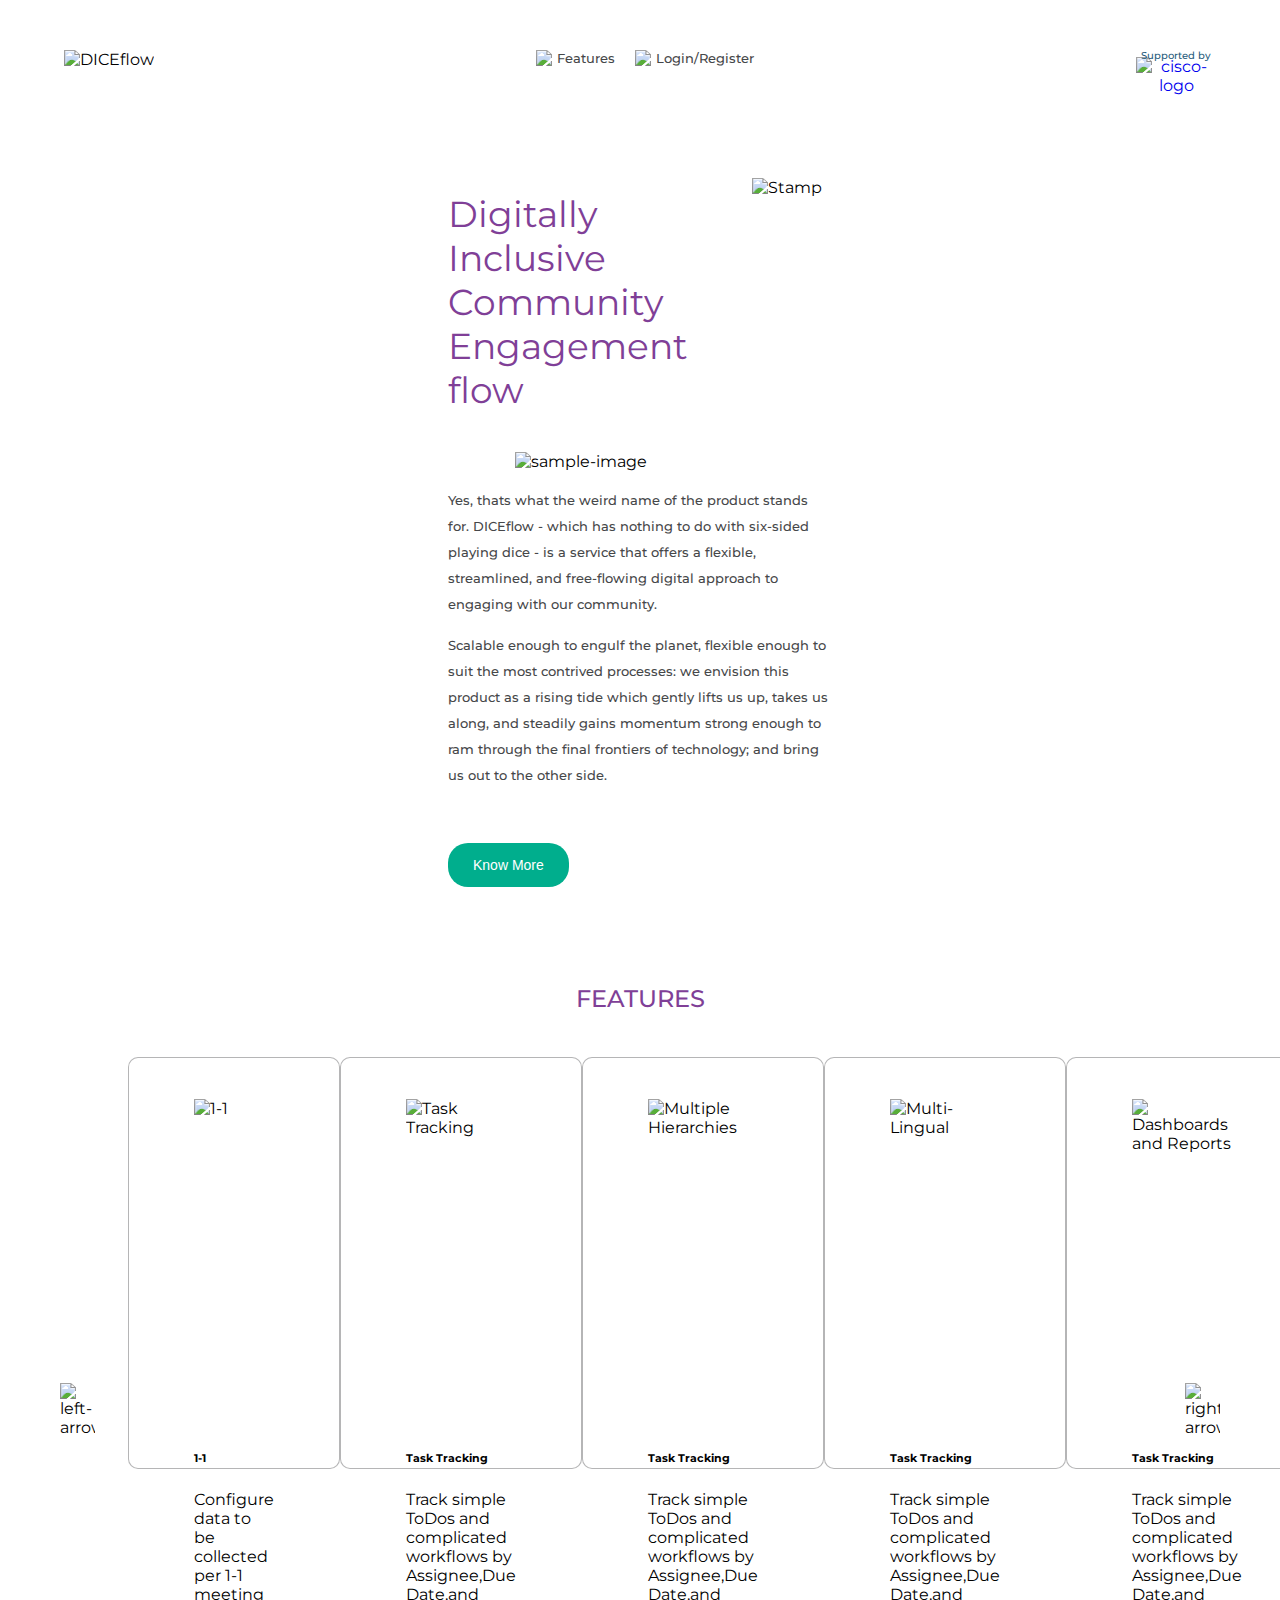
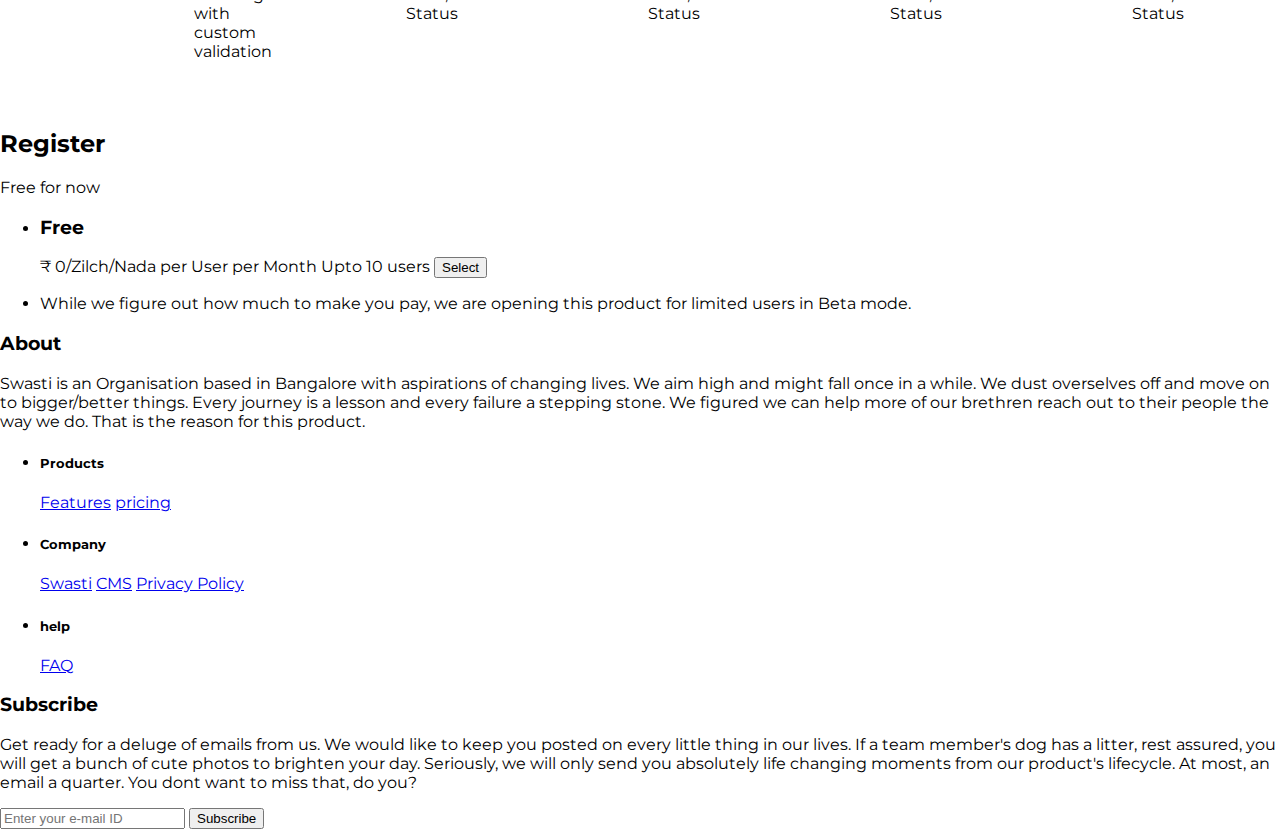
==== index.html @ 2aa80133 "initial commit" ====
<!DOCTYPE html>
<html lang="en">
<head>
    <meta charset="UTF-8">
    <meta http-equiv="X-UA-Compatible" content="IE=edge">
    <meta name="viewport" content="width=device-width, initial-scale=1.0">
    <link rel="stylesheet" href="css/style.css">
    <title>DICEflow</title>
</head>
<body>  

    <header>

        <img 
            src="https://diceflow.in/home-static/images/diceflow-logo-full.png" 
            alt="DICEflow"
            class="logo">

        <nav>
            <a href="#features">
                <img src="https://diceflow.in/home-static/images/icons/features.svg" alt="features">
                Features
            </a>
            <a href="login.html">
                <img src="https://diceflow.in/home-static/images/icons/login.svg" alt="login">
                Login/Register
            </a>
        </nav>

        <a href="https://www.cisco.com/c/en/us/about/csr.html">
            <div>Supported by</div>
            <img 
            src="https://diceflow.in/home-static/images/cisco-csr-vert_indigo.png" 
            alt="cisco-logo"
            class="sponsor">
        </a>

    </header>
    
    <a class="mobile" href="https://m.diceflow.in/">
        <img src="https://diceflow.in/home-static/images/icons/login.svg" alt="Login-icon">
        <span>Login to the mobile app</span>
    </a>

    <main>

        <section>

            <img 
                class="stamp" 
                src="https://diceflow.in/home-static/images/stamp.svg" 
                alt="Stamp">

            <h1>Digitally Inclusive Community Engagement flow</h2>
            <figure>
                <img 
                src="https://diceflow.in/home-static/images/mobile-workflows.png" 
                alt="sample-image">
            </figure>
            <p>
                Yes, thats what the weird name of the product stands for. DICEflow - which has nothing to do with six-sided playing dice - is a service that offers a flexible, streamlined, and free-flowing digital approach to engaging with our community. 
            </p>
            <p>
                Scalable enough to engulf the planet, flexible enough to suit the most contrived processes: we envision this product as a rising tide which gently lifts us up, takes us along, and steadily gains momentum strong enough to ram through the final frontiers of technology; and bring us out to the other side.
            </p>
            <button>Know More</button>
        </section>

        <figure class="desktop-img">
            <img 
                src="https://diceflow.in/home-static/images/mobile-workflows.png" 
                alt="sample-image">
        </figure>

    </main>

    <section id="features">

        <h3>FEATURES</h3>
        <ul class="feature-item">        
            <li>
                <figure>
                    <img 
                        src="https://diceflow.in/home-static/images/features/one-to-one.svg" 
                        alt="1-1">
                        <figcaption>
                            <h6>1-1</h6>
                            <p>Configure data to be collected per 1-1 meeting with custom validation</p>
                        </figcaption>
                </figure>
            </li>
            <li>
                <figure>
                    <img 
                        src="https://diceflow.in/home-static/images/features/task-tracker.svg" 
                        alt="Task Tracking">
                        <figcaption>
                            <h6>Task Tracking</h6>
                            <p>Track simple ToDos and complicated workflows by Assignee,Due Date,and Status</p>
                        </figcaption>
                </figure>
            </li>
            <li>
                <figure>
                    <img 
                        src="https://diceflow.in/home-static/images/features/multiple-hierarchies.svg"          
                        alt="Multiple Hierarchies">
                        <figcaption>
                            <h6>Task Tracking</h6>
                            <p>Track simple ToDos and complicated workflows by Assignee,Due Date,and Status</p>
                        </figcaption>
                </figure>
            </li>
            <li>
                <figure>
                    <img 
                        src="https://diceflow.in/home-static/images/features/multi-lingual.svg" 
                        alt="Multi-Lingual">
                        <figcaption>
                            <h6>Task Tracking</h6>
                            <p>Track simple ToDos and complicated workflows by Assignee,Due Date,and Status</p>
                        </figcaption>
                </figure>
            </li>
            <li>
                <figure>
                    <img 
                        src="https://diceflow.in/home-static/images/features/dashboard.svg" 
                        alt="Dashboards and Reports">
                        <figcaption>
                            <h6>Task Tracking</h6>
                            <p>Track simple ToDos and complicated workflows by Assignee,Due Date,and Status</p>
                        </figcaption>
                </figure>
            </li>
            <li>
                <figure>
                    <img 
                        src="https://diceflow.in/home-static/images/features/offline.svg" 
                        alt="Work offline">
                        <figcaption>
                            <h6>Task Tracking</h6>
                            <p>Track simple ToDos and complicated workflows by Assignee,Due Date,and Status</p>
                        </figcaption>
                </figure>
            </li>
            <li>
                <figure>
                    <img 
                        src="https://diceflow.in/home-static/images/features/location.svg" 
                        alt="Location, Location, Location">
                        <figcaption>
                            <h6>Task Tracking</h6>
                            <p>Track simple ToDos and complicated workflows by Assignee,Due Date,and Status</p>
                        </figcaption>
                </figure>
            </li>
        </ul>

        <div class="arrow-buttons">
            <img src="https://diceflow.in/home-static/images/left-arrow.svg" 
            alt="left-arrow" 
            class="left-arrow">

            <img src="https://diceflow.in/home-static/images/right-arrow.svg" 
            alt="right-arrow"
            class="right-arrow">

        </div>

    </section>

    <section>

        <h2>Register</h2>
        <span>Free for now</span>


        <ul>
            <li>
                <h3>Free</h3>
                <span>₹ 0/Zilch/Nada per User per Month</span>
                <span>Upto 10 users</span>
            
                <button>Select</button>
            </li>
            <li>
                <p>
                    While we figure out how much to make you pay, we are opening this product for limited users in Beta mode.
                </p>
            </li>
        </ul>

    </section>

    <footer>

        <section>
            <h3>About</h3>
            <article>
                <p>
                    Swasti is an Organisation based in Bangalore with aspirations of changing lives. We aim high and might fall once in a while. We dust overselves off and move on to bigger/better things. Every journey is a lesson and every failure a stepping stone. We figured we can help more of our brethren reach out to their people the way we do. That is the reason for this product.
                </p>
            </article>
        </section>

        <nav>

            <ul>
                <li>
                    <h5>Products</h5> 

                    <a href="#features">Features</a>
                    <a href="#price">pricing</a>
        
                </li>

                <li>
                    <h5>Company</h5>
                    <a href="https://swasti.org">Swasti</a>
                    <a href="https://solvists.org/">CMS</a>
                    <a href="#">Privacy Policy</a>
                </li>

                <li>

                    <h5>help</h5>
                    <a href="https://groups.google.com/a/catalysts.org/g/diceflow">FAQ</a>

                </li>
            </ul>
        </nav>

        <section>

            <h3>Subscribe</h3>
            <article>
                <p>
                    Get ready for a deluge of emails from us. We would like to keep you posted on every little thing in our lives. If a team member's dog has a litter, rest assured, you will get a bunch of cute photos to brighten your day. Seriously, we will only send you absolutely life changing moments from our product's lifecycle. At most, an email a quarter. You dont want to miss that, do you?
                </p>
            </article>

            <input type="email" placeholder="Enter your e-mail ID">

            <button>Subscribe</button>
        </section>

    </footer>

</body>
</html>
---- css/style.css ----
@import url("https://fonts.googleapis.com/css2?family=Montserrat:wght@100;400&display=swap");
:root {
  --primary-color: #464749;
  --secondary-color: #803f97;
}

body {
  font-family: 'Montserrat', sans-serif;
  margin: 0;
  padding: 0;
  -webkit-box-sizing: border-box;
          box-sizing: border-box;
}

header {
  display: -webkit-box;
  display: -ms-flexbox;
  display: flex;
  -webkit-box-pack: justify;
      -ms-flex-pack: justify;
          justify-content: space-between;
  width: 90%;
  height: 115px;
  margin: 0 auto;
}

header .logo {
  -ms-flex-item-align: center;
      -ms-grid-row-align: center;
      align-self: center;
  height: 60px;
}

header nav {
  display: none;
}

header a {
  text-decoration: none;
  -ms-flex-item-align: center;
      -ms-grid-row-align: center;
      align-self: center;
  text-align: center;
}

header a div {
  color: #1f5b7b;
  font-size: 10px;
  font-weight: 500;
  margin-bottom: -5px;
}

header a .sponsor {
  display: block;
  width: 80px;
}

.mobile {
  display: -webkit-box;
  display: -ms-flexbox;
  display: flex;
  background-color: #fdf5f9;
  -webkit-box-pack: center;
      -ms-flex-pack: center;
          justify-content: center;
  color: #54bfa3;
  padding: 10px;
  margin-top: 15px;
  font-weight: 600;
}

.mobile img {
  display: block;
  width: 1rem;
  height: 1rem;
  margin-right: 5px;
}

.mobile span {
  display: block;
}

main {
  background-image: url(https://diceflow.in/home-static/images/background.svg);
  position: relative;
  background-repeat: no-repeat;
  min-height: calc(100vh - 115px);
  background-size: 100% 145vw;
  background-position-x: 10vw;
  background-position-y: -20vw;
  margin-top: 40px;
  padding-bottom: 120px;
}

main section {
  position: relative;
  width: 80%;
  margin: 0 auto;
}

main section .stamp {
  position: absolute;
  top: -40px;
  right: -50px;
  width: 120px;
  height: 120px;
}

main section h1 {
  font-size: 1.8rem;
  color: var(--secondary-color);
  font-weight: 400;
  margin-bottom: 40px;
  width: 90%;
}

main section img {
  display: block;
  width: 250px;
  height: auto;
  margin: 10px auto;
}

main section p {
  color: var(--primary-color);
  line-height: 2;
  font-size: 13px;
  font-weight: 600;
  margin-bottom: 15px;
}

main section button {
  padding: 14px 25px;
  border-radius: 20px;
  border: none;
  background-color: #00ae8d;
  font-size: 14px;
  cursor: pointer;
  color: #ffff;
  margin: 40px 0;
}

main .desktop-img {
  display: none;
}

#features {
  background-image: url(https://diceflow.in/home-static/images/background-2.svg);
  background-repeat: no-repeat;
  position: relative;
  margin-top: -100px;
  padding-bottom: 100px;
  background-position: -25vw -5vw;
  background-size: 120vw 150vw;
}

#features h3 {
  font-size: 1.5rem;
  font-weight: 500;
  text-align: center;
  color: var(--secondary-color);
}

@media screen and (min-width: 1024px) {
  header {
    display: -webkit-box;
    display: -ms-flexbox;
    display: flex;
    -webkit-box-pack: justify;
        -ms-flex-pack: justify;
            justify-content: space-between;
    -webkit-box-align: center;
        -ms-flex-align: center;
            align-items: center;
    align-items: center;
    width: 90%;
    height: 115px;
    margin: 0 auto;
  }
  header .logo {
    margin-top: 45px;
    height: 60px;
  }
  header .sponsor {
    height: 60px;
  }
  header nav {
    display: -webkit-box;
    display: -ms-flexbox;
    display: flex;
  }
  header nav a {
    color: var(--primary-color);
    font-weight: 500;
    font-size: 13px;
    padding: 5px;
    margin: 0 5px;
    display: -webkit-box;
    display: -ms-flexbox;
    display: flex;
    -webkit-box-align: center;
        -ms-flex-align: center;
            align-items: center;
    -webkit-box-pack: center;
        -ms-flex-pack: center;
            justify-content: center;
  }
  header nav a img {
    display: block;
    width: 16px;
    height: 16px;
    margin-right: 5px;
  }
  header a {
    text-decoration: none;
  }
  header a div {
    color: #1f5b7b;
    font-size: 10px;
    font-weight: 500;
    margin-top: 50px;
  }
  .mobile {
    display: none;
  }
  main {
    display: -webkit-box;
    display: -ms-flexbox;
    display: flex;
    -ms-flex-pack: distribute;
        justify-content: space-around;
    -webkit-box-align: center;
        -ms-flex-align: center;
            align-items: center;
    position: relative;
    background-image: url("https://diceflow.in/home-static/images/background.svg");
    background-repeat: no-repeat;
    background-size: 85vw 50vw;
    background-position-x: 35vw;
    min-height: calc(100vh - 115px);
    padding-bottom: 120px;
  }
  main section {
    position: relative;
    -ms-flex-preferred-size: 30%;
        flex-basis: 30%;
  }
  main section .stamp {
    position: absolute;
    top: 0;
    right: -40px;
    width: 120px;
    height: 120px;
  }
  main section h1 {
    color: var(--secondary-color);
    font-weight: 400;
    font-size: 36px;
    margin-bottom: 40px;
    width: 80%;
  }
  main section p {
    color: var(--primary-color);
    line-height: 2;
    font-size: 13px;
    font-weight: 500;
    margin-bottom: 15px;
  }
  main section button {
    border-radius: 20px;
    border: none;
    padding: 14px 25px;
    margin: 40px 0;
    color: white;
    background-color: #00ae8d;
    font-size: 14px;
    cursor: pointer;
  }
  main figure {
    -ms-flex-preferred-size: 20%;
        flex-basis: 20%;
    display: block;
  }
  main figure img {
    width: 250px;
    height: auto;
    margin: 0 auto;
  }
  #features {
    margin-top: -100px;
    padding-bottom: 200px;
    background-image: url("https://diceflow.in/home-static/images/background-2.svg");
    background-repeat: no-repeat;
    background-image: -10vw -5vw;
    background-size: 55vw 55vw;
    position: relative;
  }
  #features h3 {
    font-size: 1.5rem;
    font-weight: 500;
    text-align: center;
    color: var(--secondary-color);
  }
  #features ul {
    display: -webkit-box;
    display: -ms-flexbox;
    display: flex;
    list-style: none;
    width: 80%;
    margin: 20px auto;
    padding: 20px 0;
  }
  #features ul li {
    border: 1px solid rgba(70, 71, 73, 0.4);
    width: 80%;
    margin: 0 auto;
    border-radius: 10px;
    list-style: none;
    padding: 25px;
    height: 40vh;
    display: -webkit-box;
    display: -ms-flexbox;
    display: flex;
    background-color: white;
    -webkit-box-shadow: none;
            box-shadow: none;
    -webkit-transition: -webkit-box-shadow 500ms ease;
    transition: -webkit-box-shadow 500ms ease;
    transition: box-shadow 500ms ease;
    transition: box-shadow 500ms ease, -webkit-box-shadow 500ms ease;
  }
  #features ul li figure img {
    display: block;
    height: 100%;
    width: auto;
    margin: 0 auto;
    -o-object-fit: cover;
       object-fit: cover;
  }
  #features .arrow-buttons {
    position: absolute;
    width: 100%;
    top: 55%;
  }
  #features .arrow-buttons .left-arrow {
    position: absolute;
    left: 60px;
    width: 35px;
  }
  #features .arrow-buttons .right-arrow {
    position: absolute;
    right: 60px;
    width: 35px;
  }
}
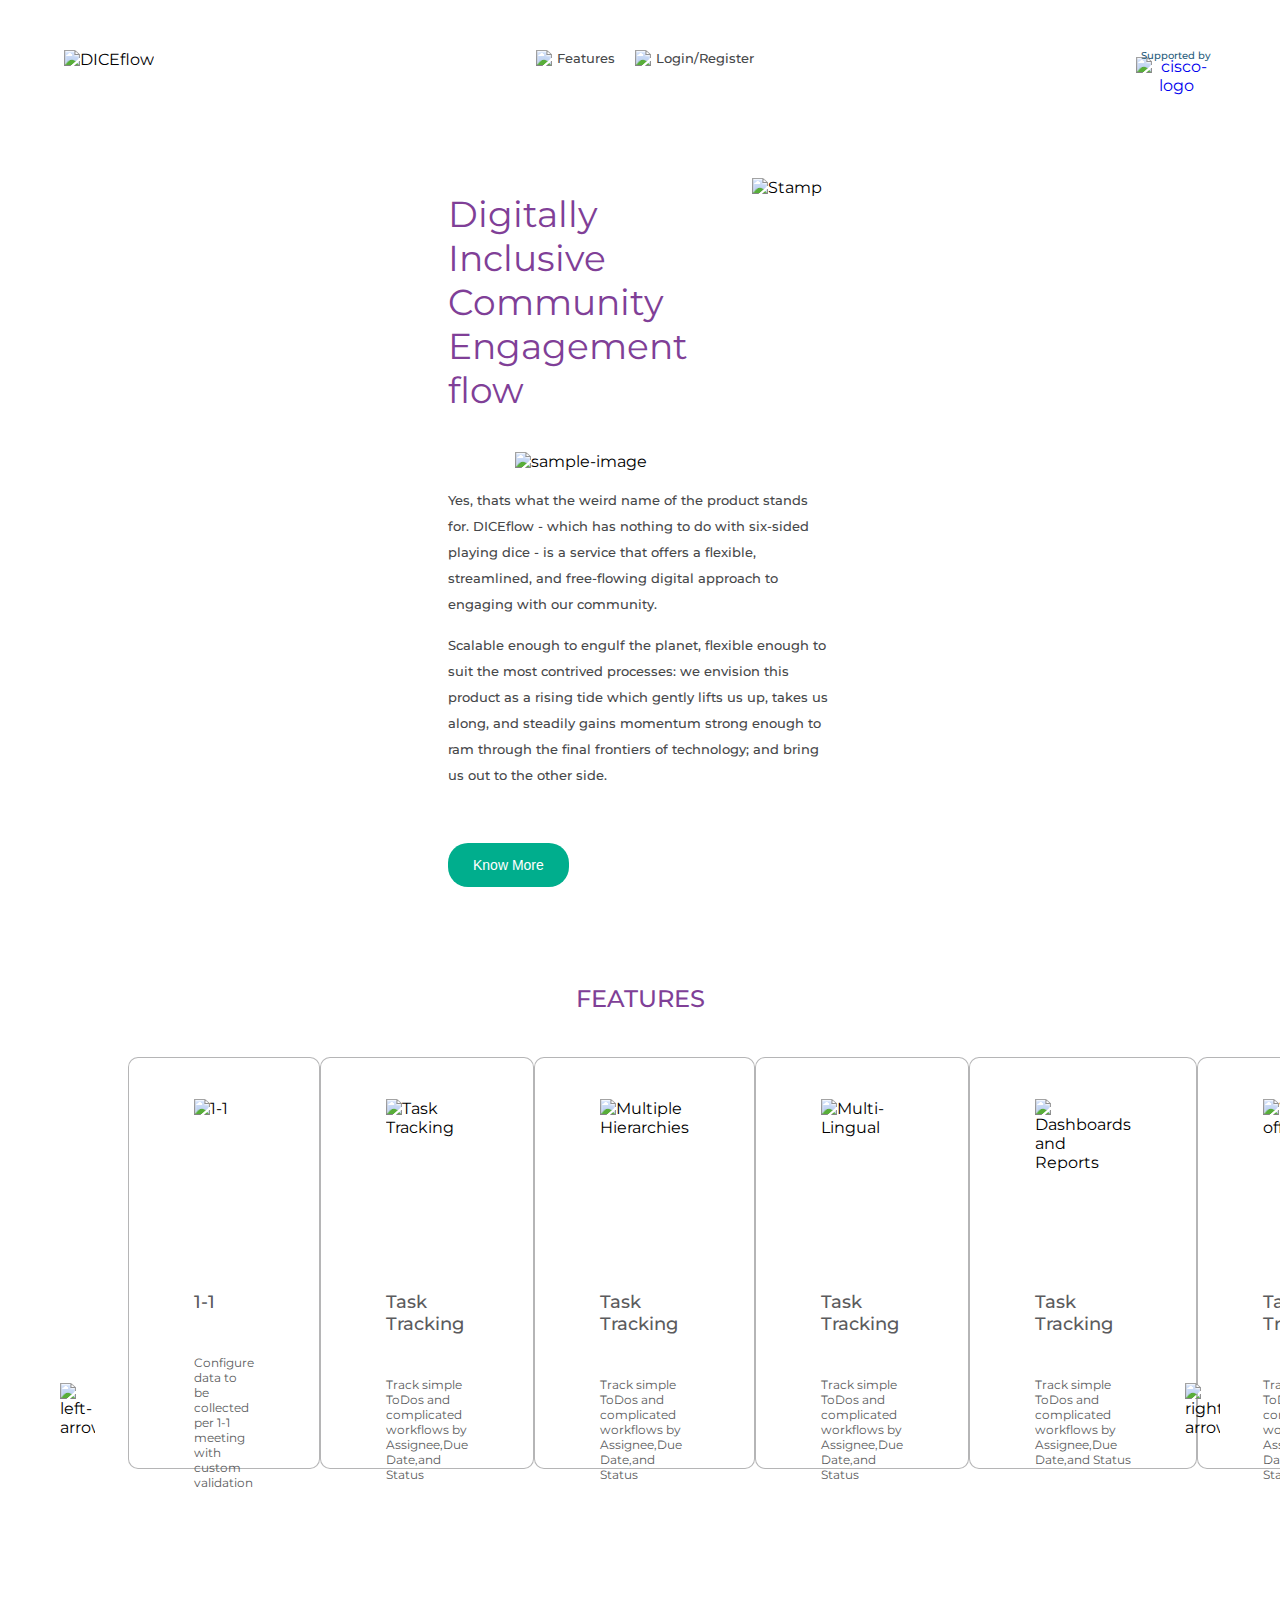
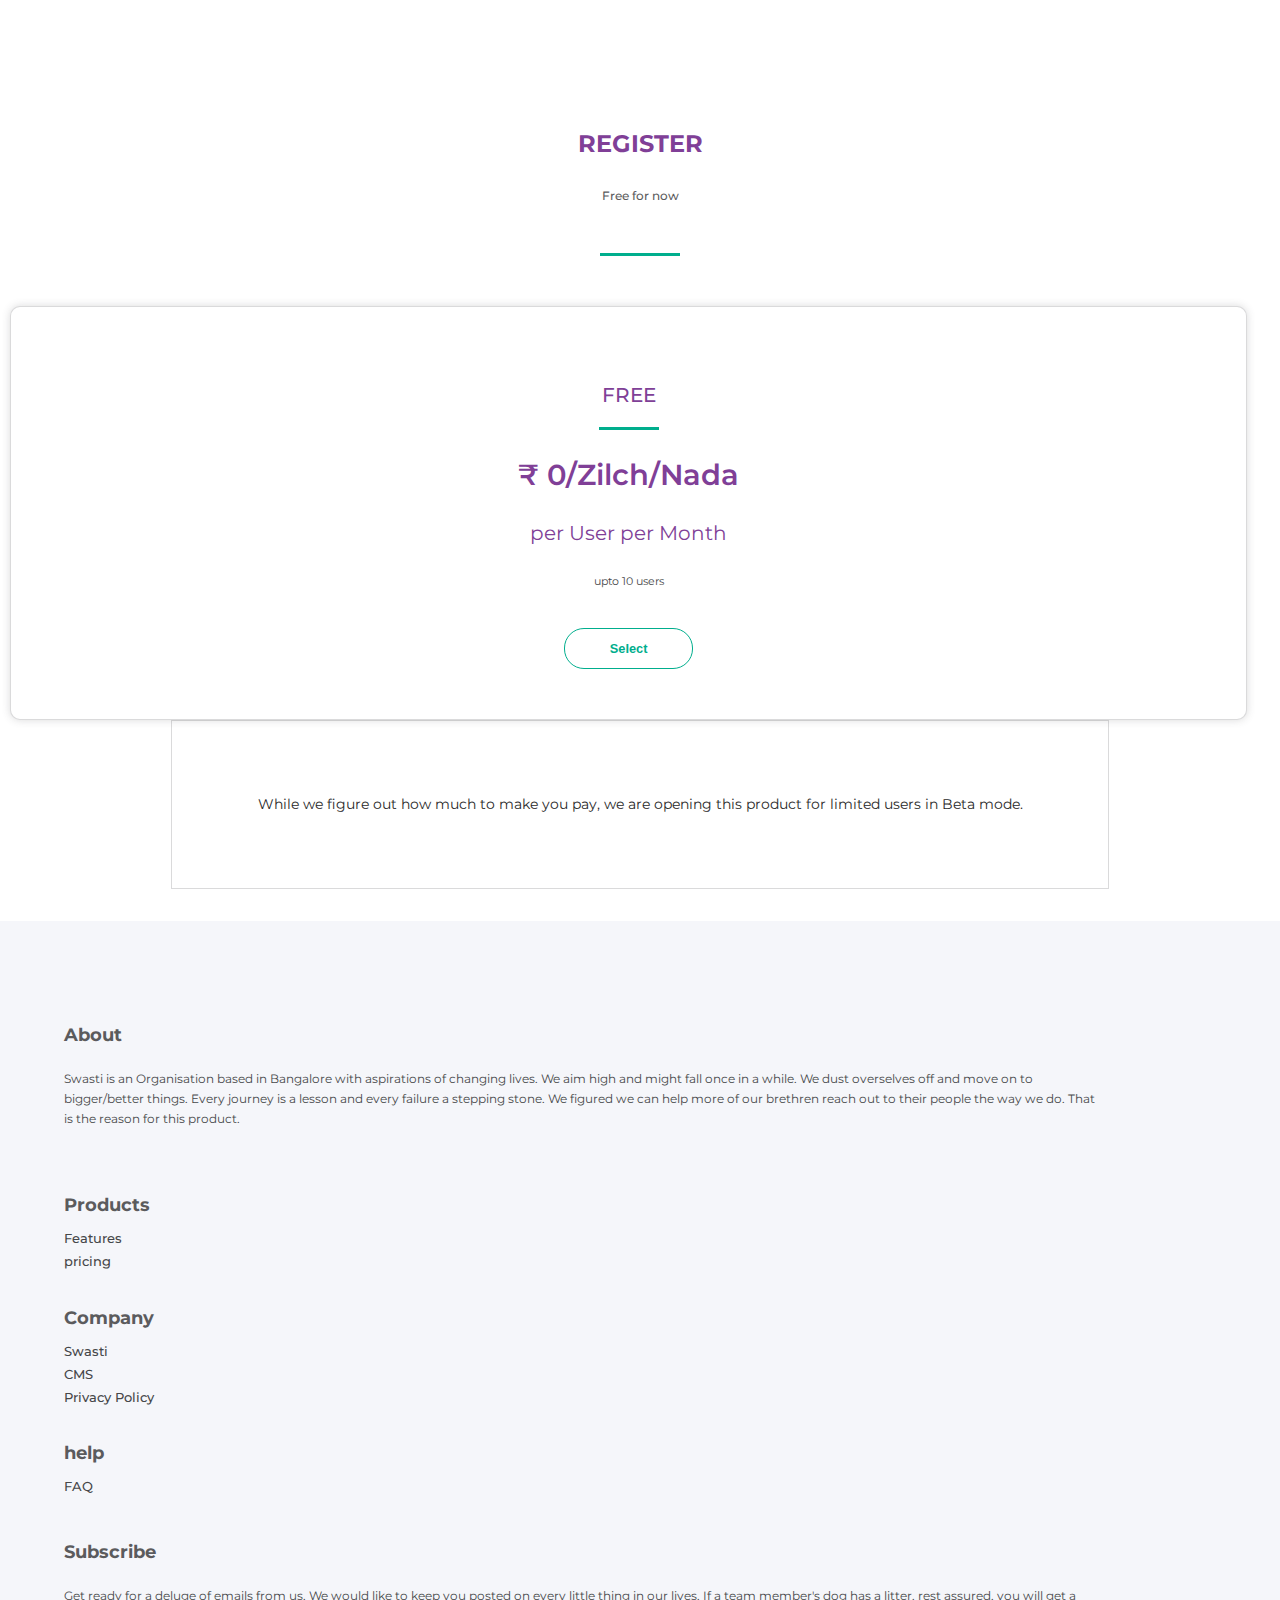
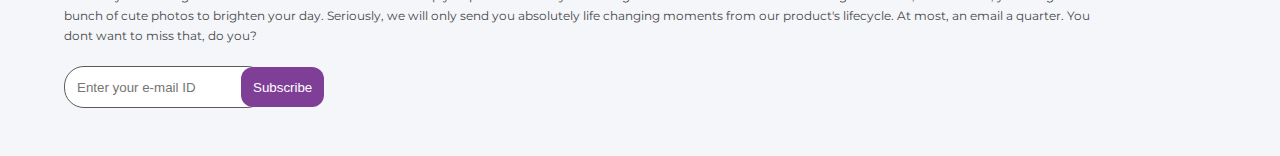
==== commit 4642a238: "Added mobile view" ====
--- a/index.html
+++ b/index.html
@@ -77,7 +77,7 @@
     <section id="features">
 
         <h3>FEATURES</h3>
-        <ul class="feature-item">        
+        <ul class="feature-carousel">        
             <li>
                 <figure>
                     <img 
@@ -155,6 +155,7 @@
                         </figcaption>
                 </figure>
             </li>
+
         </ul>
 
         <div class="arrow-buttons">
@@ -170,21 +171,22 @@
 
     </section>
 
-    <section>
-
-        <h2>Register</h2>
-        <span>Free for now</span>
+    <section id="register">
+
+        <h2>REGISTER</h2>
+        <span class="heading-descreption">Free for now</span>
 
 
         <ul>
-            <li>
-                <h3>Free</h3>
-                <span>₹ 0/Zilch/Nada per User per Month</span>
-                <span>Upto 10 users</span>
+            <li class="plan">
+                <h4>FREE</h4>
+                <span class="cost">₹ 0/Zilch/Nada </span>
+                <span>per User per Month</span>
+                <span class="users">upto 10 users</span>
             
                 <button>Select</button>
             </li>
-            <li>
+            <li class="plan-detail">
                 <p>
                     While we figure out how much to make you pay, we are opening this product for limited users in Beta mode.
                 </p>
@@ -195,58 +197,71 @@
 
     <footer>
 
-        <section>
-            <h3>About</h3>
-            <article>
-                <p>
-                    Swasti is an Organisation based in Bangalore with aspirations of changing lives. We aim high and might fall once in a while. We dust overselves off and move on to bigger/better things. Every journey is a lesson and every failure a stepping stone. We figured we can help more of our brethren reach out to their people the way we do. That is the reason for this product.
-                </p>
-            </article>
-        </section>
-
-        <nav>
-
-            <ul>
-                <li>
-                    <h5>Products</h5> 
-
-                    <a href="#features">Features</a>
-                    <a href="#price">pricing</a>
+        <!-- div for css -->
+
+        <div>
+
+            <section class="about">
+                <h4>About</h4>
+                <article>
+                    <p>
+                        Swasti is an Organisation based in Bangalore with aspirations of changing lives. We aim high and might fall once in a while. We dust overselves off and move on to bigger/better things. Every journey is a lesson and every failure a stepping stone. We figured we can help more of our brethren reach out to their people the way we do. That is the reason for this product.
+                    </p>
+                </article>
+            </section>
+    
+            <nav>
+    
+                <ul>
+                    <li>
+                        <h5>Products</h5> 
+    
+                        <a href="#features">Features</a>
+                        <a href="#register">pricing</a>
+            
+                    </li>
+    
+                    <li>
+                        <h5>Company</h5>
+                        <a href="https://swasti.org">Swasti</a>
+                        <a href="https://solvists.org/">CMS</a>
+                        <a href="#">Privacy Policy</a>
+                    </li>
+    
+                    <li>
+    
+                        <h5>help</h5>
+                        <a href="https://groups.google.com/a/catalysts.org/g/diceflow">FAQ</a>
+    
+                    </li>
+                </ul>
+            </nav>
+    
+            <section class="subscribe">
+    
+                <h4>Subscribe</h4>
+                <article>
+                    <p>
+                        Get ready for a deluge of emails from us. We would like to keep you posted on every little thing in our lives. If a team member's dog has a litter, rest assured, you will get a bunch of cute photos to brighten your day. Seriously, we will only send you absolutely life changing moments from our product's lifecycle. At most, an email a quarter. You dont want to miss that, do you?
+                    </p>
+                </article>
+    
+                <input type="email" placeholder="Enter your e-mail ID">
+                <button>Subscribe</button>
+                
+            </section>
+
+        </div>
         
-                </li>
-
-                <li>
-                    <h5>Company</h5>
-                    <a href="https://swasti.org">Swasti</a>
-                    <a href="https://solvists.org/">CMS</a>
-                    <a href="#">Privacy Policy</a>
-                </li>
-
-                <li>
-
-                    <h5>help</h5>
-                    <a href="https://groups.google.com/a/catalysts.org/g/diceflow">FAQ</a>
-
-                </li>
-            </ul>
-        </nav>
-
-        <section>
-
-            <h3>Subscribe</h3>
-            <article>
-                <p>
-                    Get ready for a deluge of emails from us. We would like to keep you posted on every little thing in our lives. If a team member's dog has a litter, rest assured, you will get a bunch of cute photos to brighten your day. Seriously, we will only send you absolutely life changing moments from our product's lifecycle. At most, an email a quarter. You dont want to miss that, do you?
-                </p>
-            </article>
-
-            <input type="email" placeholder="Enter your e-mail ID">
-
-            <button>Subscribe</button>
-        </section>
 
     </footer>
 
+
+
 </body>
+
+<script src="https://pawelgrzybek.github.io/siema/assets/siema.min.js"></script>
+<script src="/index.js"></script>
+
 </html>
 
--- a/css/style.css
+++ b/css/style.css
@@ -159,6 +159,301 @@
   font-weight: 500;
   text-align: center;
   color: var(--secondary-color);
+}
+
+#features ul {
+  width: 80%;
+  margin: 20px auto;
+  padding: 20px 0;
+}
+
+#features ul li {
+  border: 1px solid rgba(70, 71, 73, 0.4);
+  width: 80%;
+  margin: 0 auto;
+  border-radius: 10px;
+  list-style: none;
+  padding: 25px;
+  height: 40vh;
+  display: -webkit-box;
+  display: -ms-flexbox;
+  display: flex;
+  -webkit-box-orient: vertical;
+  -webkit-box-direction: normal;
+      -ms-flex-direction: column;
+          flex-direction: column;
+  background-color: white;
+}
+
+#features ul li figure {
+  display: block;
+  -ms-flex-negative: 1;
+      flex-shrink: 1;
+  height: 150px;
+  margin-bottom: 20px;
+}
+
+#features ul li figure img {
+  display: block;
+  height: 100%;
+  width: auto;
+  margin: 0 auto;
+  -o-object-fit: cover;
+     object-fit: cover;
+}
+
+#features ul li figure figcaption h6 {
+  font-size: 18px;
+  color: #5b5b5d;
+  font-weight: 500;
+}
+
+#features ul li figure figcaption p {
+  font-size: 12px;
+  margin: 20px 0;
+  color: #5b5b5d;
+}
+
+#features .arrow-buttons {
+  position: absolute;
+  width: 100%;
+  top: 40%;
+}
+
+#features .arrow-buttons .left-arrow {
+  position: absolute;
+  width: 30px;
+  left: 6px;
+}
+
+#features .arrow-buttons .right-arrow {
+  position: absolute;
+  width: 30px;
+  right: 6px;
+}
+
+#register {
+  background-image: url(https://diceflow.in/home-static/images/background.svg);
+  background-repeat: no-repeat;
+  background-position: 55vw 2vw;
+  background-size: 65vw;
+}
+
+#register h2 {
+  font-size: 1.5rem;
+  text-align: center;
+  font-size: 500;
+  color: var(--secondary-color);
+}
+
+#register .heading-descreption {
+  display: block;
+  font-size: 0.75rem;
+  text-align: center;
+  color: #5b5b5d;
+  margin: 30px auto;
+  font-weight: 500;
+}
+
+#register .heading-descreption::after {
+  content: "";
+  display: block;
+  width: 80px;
+  height: 3px;
+  background-color: #00ae8d;
+  margin: 50px auto;
+}
+
+#register ul {
+  display: -webkit-box;
+  display: -ms-flexbox;
+  display: flex;
+  -webkit-box-pack: center;
+      -ms-flex-pack: center;
+          justify-content: center;
+  -webkit-box-orient: vertical;
+  -webkit-box-direction: normal;
+      -ms-flex-direction: column;
+          flex-direction: column;
+  margin: 0 auto 0;
+  width: 100%;
+  padding-left: 0;
+}
+
+#register ul .plan {
+  border: 1px solid rgba(70, 71, 73, 0.2);
+  border-radius: 10px;
+  -webkit-box-shadow: 0px 0px 8px rgba(70, 71, 73, 0.2);
+          box-shadow: 0px 0px 8px rgba(70, 71, 73, 0.2);
+  position: relative;
+  background-color: #ffff;
+  padding: 3.12rem 0.6rem;
+  margin: 0 auto;
+  margin-left: 10px;
+  width: 95%;
+  list-style: none;
+}
+
+#register ul .plan h4 {
+  text-align: center;
+  color: var(--secondary-color);
+  font-size: 1.25rem;
+  font-weight: 500;
+}
+
+#register ul .plan h4::after {
+  content: "";
+  display: block;
+  width: 60px;
+  height: 3px;
+  background-color: #00ae8d;
+  margin: 1.25rem auto;
+}
+
+#register ul .plan span {
+  display: block;
+  text-align: center;
+  font-size: 1.25rem;
+  color: var(--secondary-color);
+  margin-bottom: 1.8rem;
+}
+
+#register ul .plan .cost {
+  font-weight: 600;
+  font-size: 1.8rem;
+}
+
+#register ul .plan .users {
+  margin: 1.25rem 0;
+  font-size: 0.7rem;
+  color: var(--primary-color);
+  text-align: center;
+}
+
+#register ul .plan button {
+  padding: 0.75rem 2.8rem;
+  border: 1px solid #00ae8d;
+  background-color: #ffff;
+  color: #00ae8d;
+  border-radius: 1.25rem;
+  font-size: 0.8rem;
+  font-weight: 600;
+  cursor: pointer;
+  display: block;
+  margin: 2.5rem auto 0;
+}
+
+#register ul .plan-detail {
+  list-style: none;
+  width: 70%;
+  margin: 0 auto;
+  padding: 3.75rem 1.25rem;
+  border: 1px solid rgba(70, 71, 73, 0.2);
+  margin-bottom: 2rem;
+}
+
+#register ul .plan-detail p {
+  color: #292929;
+  text-align: center;
+  line-height: 1.5;
+  font-size: 0.85rem;
+}
+
+footer {
+  padding-top: 5rem;
+  padding-bottom: 3rem;
+  background-color: #f5f6fa;
+  height: auto;
+}
+
+footer div {
+  display: -webkit-box;
+  display: -ms-flexbox;
+  display: flex;
+  -webkit-box-orient: vertical;
+  -webkit-box-direction: normal;
+      -ms-flex-direction: column;
+          flex-direction: column;
+  width: 90%;
+  margin: 0 auto;
+}
+
+footer div .about {
+  width: 90%;
+}
+
+footer div .about h4 {
+  font-size: 1.1rem;
+  color: #5b5b5d;
+}
+
+footer div .about article p {
+  font-size: 0.75rem;
+  line-height: 1.25rem;
+  margin: 1.25rem 0;
+  color: var(--primary-color);
+}
+
+footer div nav ul {
+  padding: 0;
+}
+
+footer div nav ul li {
+  display: -webkit-box;
+  display: -ms-flexbox;
+  display: flex;
+  -webkit-box-orient: vertical;
+  -webkit-box-direction: normal;
+      -ms-flex-direction: column;
+          flex-direction: column;
+  list-style: none;
+}
+
+footer div nav ul li h5 {
+  font-size: 1.1rem;
+  color: #5b5b5d;
+  margin-bottom: 1rem;
+}
+
+footer div nav ul li a {
+  text-decoration: none;
+  color: var(--primary-color);
+  font-size: 0.8rem;
+  counter-reset: var(--primary-color);
+  font-weight: 500;
+  margin-bottom: 8px;
+}
+
+footer div .subscribe {
+  width: 90%;
+}
+
+footer div .subscribe h4 {
+  font-size: 1.1rem;
+  color: #5b5b5d;
+}
+
+footer div .subscribe article p {
+  font-size: 0.75rem;
+  line-height: 1.25rem;
+  margin: 1.25rem 0;
+  color: var(--primary-color);
+}
+
+footer div .subscribe input {
+  padding: 0.8rem 0.75rem;
+  border: 1px solid #5b5b5d;
+  border-radius: 1.25rem;
+  color: #5b5b5d;
+}
+
+footer div .subscribe button {
+  padding: 0.8rem 0.75rem;
+  background-color: var(--secondary-color);
+  color: #ffff;
+  border-radius: 0.75rem;
+  border: none;
+  margin-left: -30px;
 }
 
 @media screen and (min-width: 1024px) {
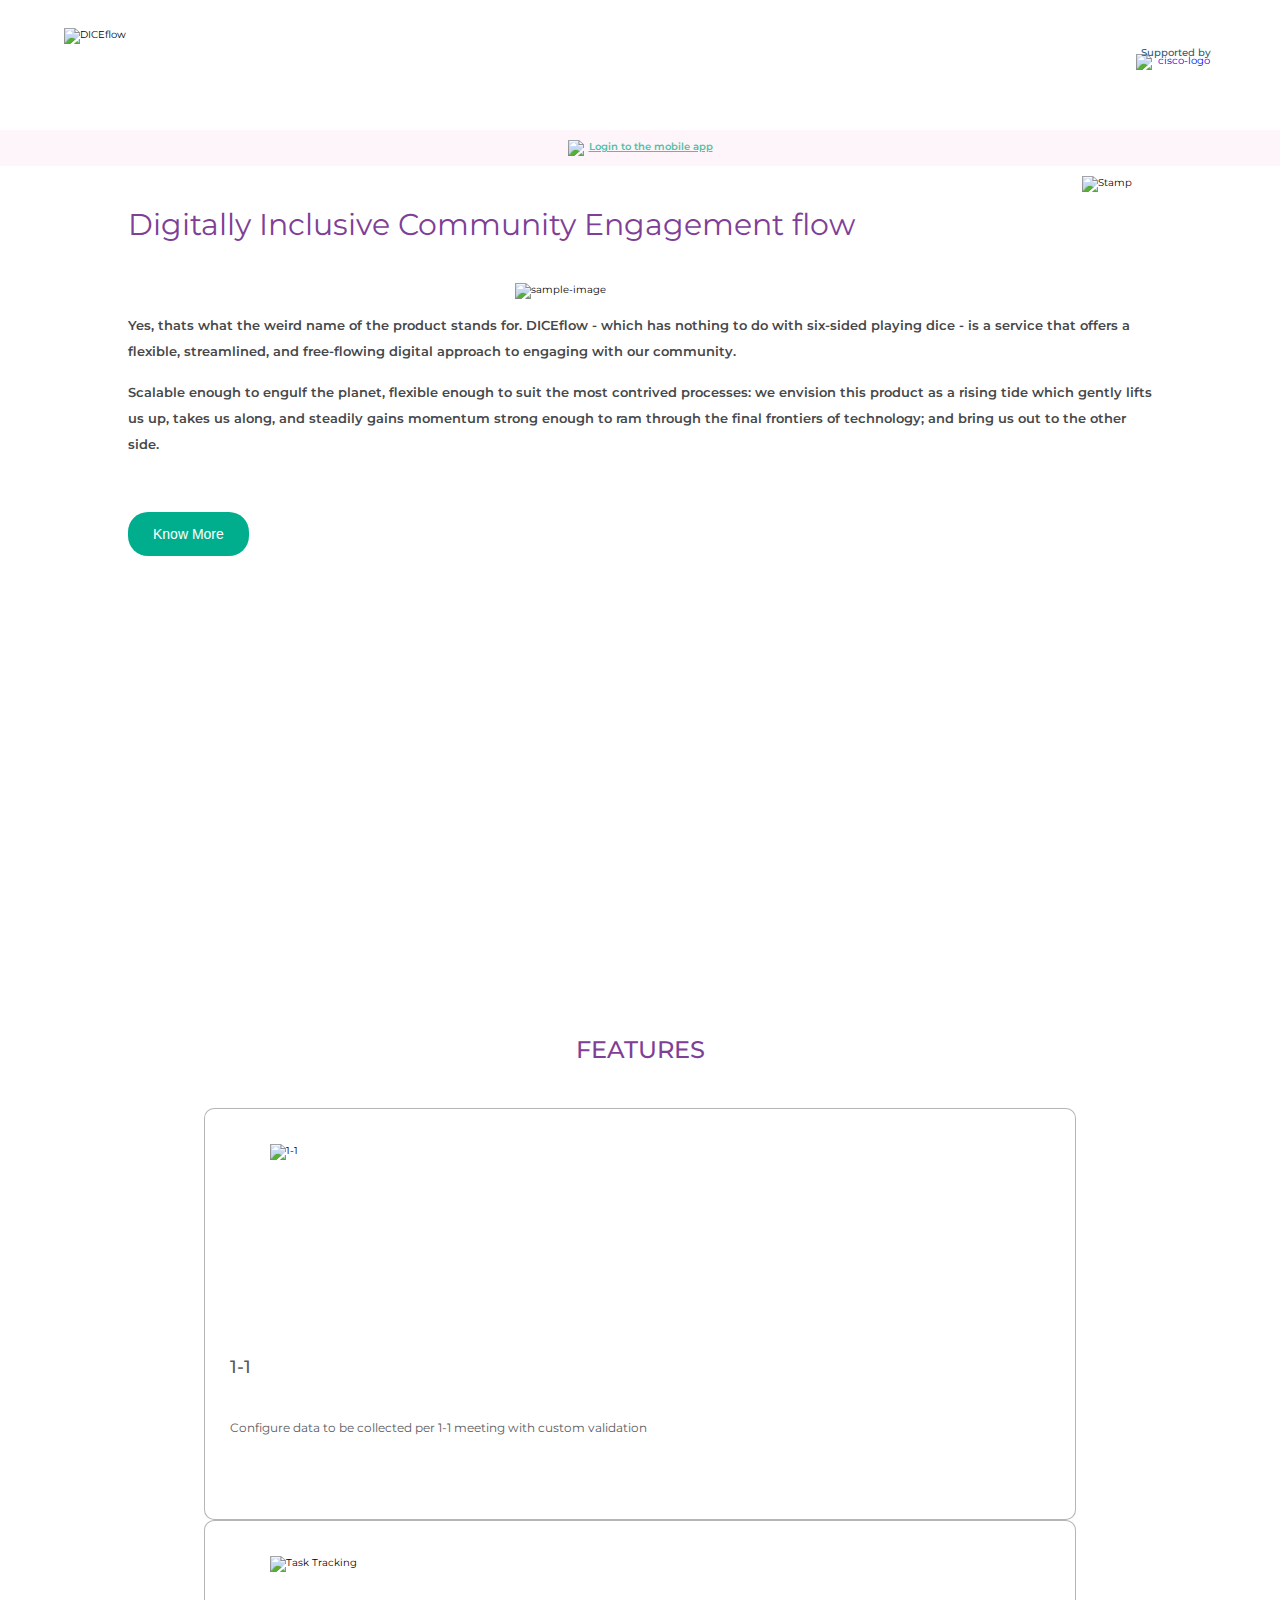
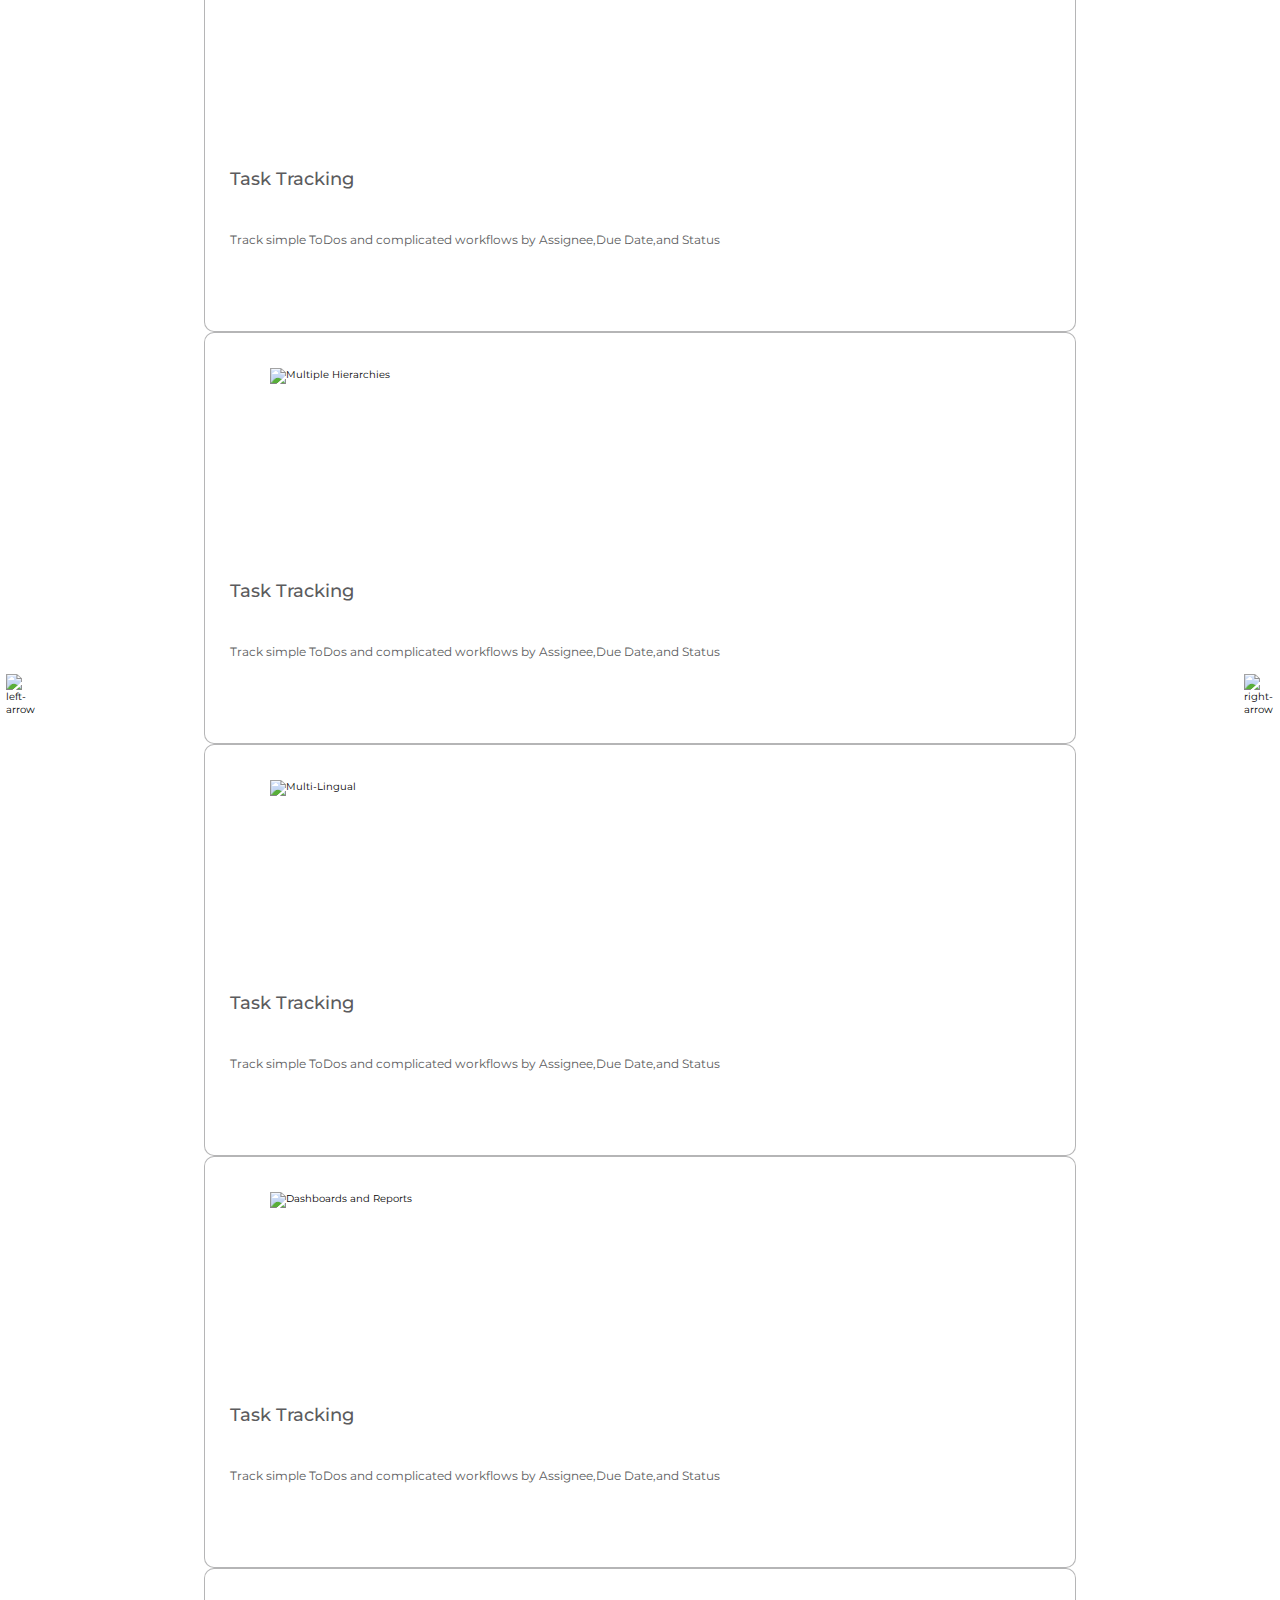
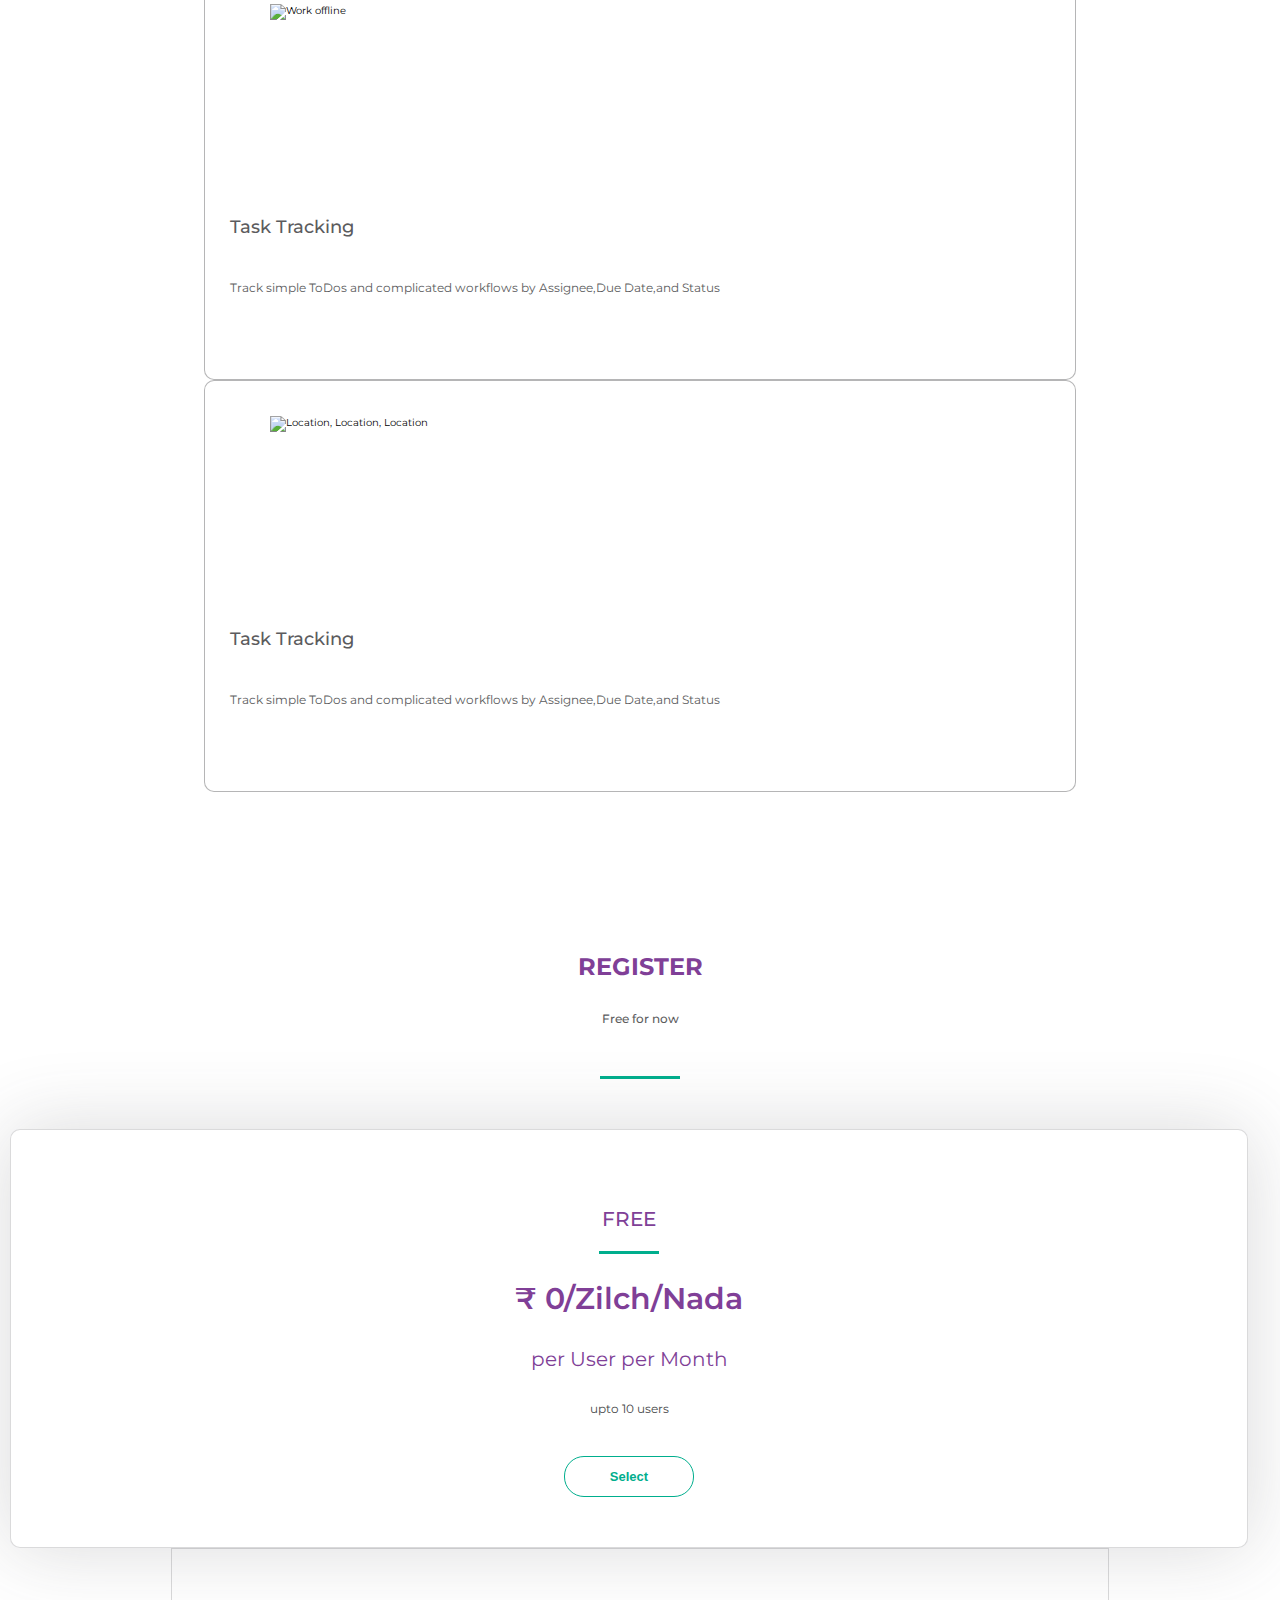
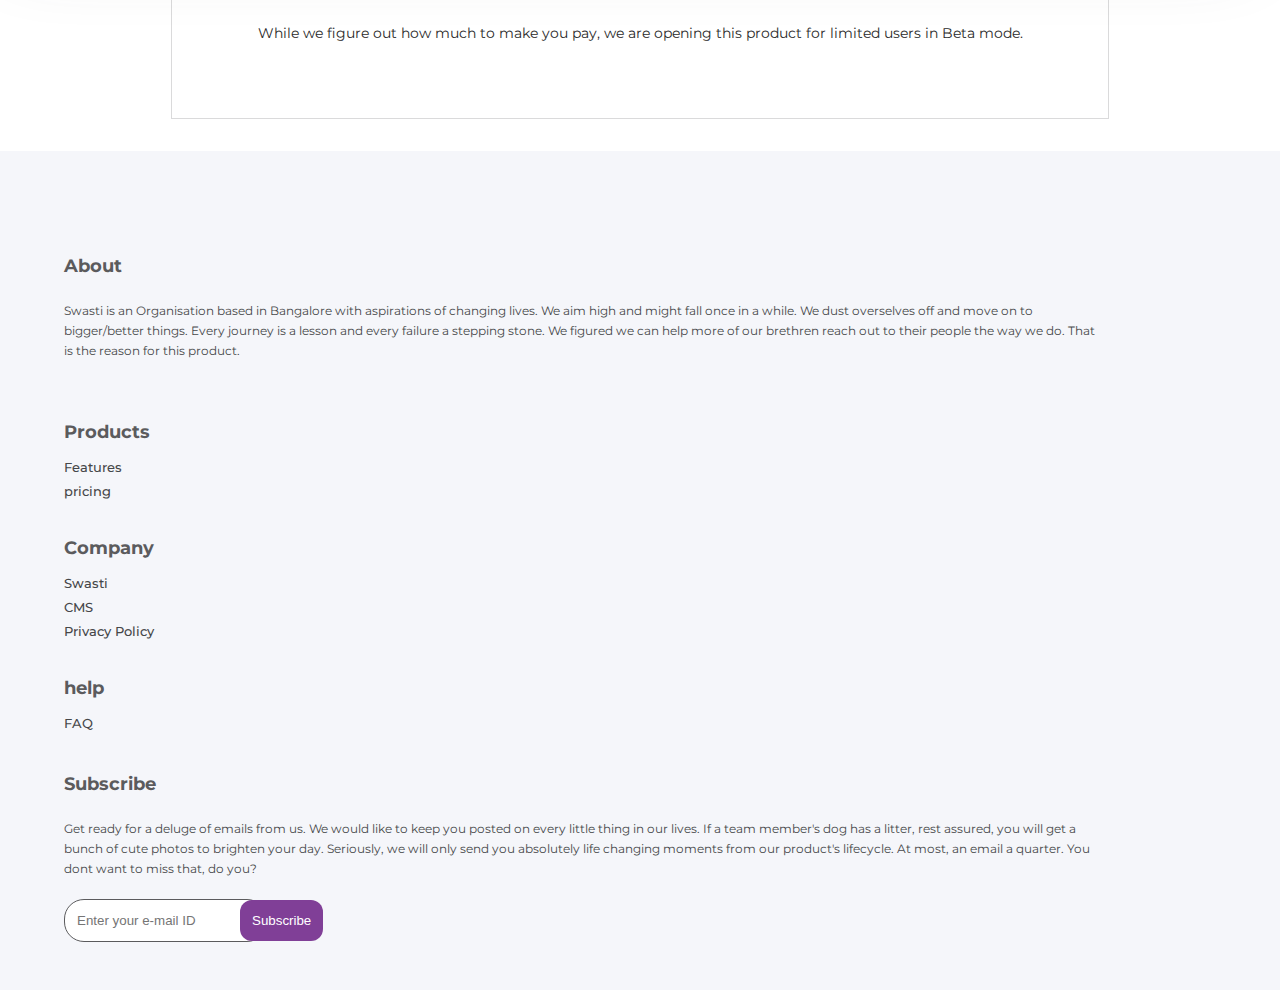
==== commit 0e2c03c6: "added mobile style" ====
--- a/index.html
+++ b/index.html
@@ -37,163 +37,175 @@
 
     </header>
     
-    <a class="mobile" href="https://m.diceflow.in/">
+    <a class="mobile-app-redirect" href="https://m.diceflow.in/">
         <img src="https://diceflow.in/home-static/images/icons/login.svg" alt="Login-icon">
         <span>Login to the mobile app</span>
     </a>
 
     <main>
 
-        <section>
-
-            <img 
+        <section class="upfold">
+
+            <div class="upfold-content">
+                <img 
                 class="stamp" 
                 src="https://diceflow.in/home-static/images/stamp.svg" 
                 alt="Stamp">
 
-            <h1>Digitally Inclusive Community Engagement flow</h2>
-            <figure>
-                <img 
-                src="https://diceflow.in/home-static/images/mobile-workflows.png" 
-                alt="sample-image">
-            </figure>
-            <p>
-                Yes, thats what the weird name of the product stands for. DICEflow - which has nothing to do with six-sided playing dice - is a service that offers a flexible, streamlined, and free-flowing digital approach to engaging with our community. 
-            </p>
-            <p>
-                Scalable enough to engulf the planet, flexible enough to suit the most contrived processes: we envision this product as a rising tide which gently lifts us up, takes us along, and steadily gains momentum strong enough to ram through the final frontiers of technology; and bring us out to the other side.
-            </p>
-            <button>Know More</button>
-        </section>
-
-        <figure class="desktop-img">
-            <img 
-                src="https://diceflow.in/home-static/images/mobile-workflows.png" 
-                alt="sample-image">
-        </figure>
-
-    </main>
-
-    <section id="features">
-
-        <h3>FEATURES</h3>
-        <ul class="feature-carousel">        
-            <li>
+                <h1>Digitally Inclusive Community Engagement flow</h2>
                 <figure>
                     <img 
-                        src="https://diceflow.in/home-static/images/features/one-to-one.svg" 
-                        alt="1-1">
-                        <figcaption>
-                            <h6>1-1</h6>
-                            <p>Configure data to be collected per 1-1 meeting with custom validation</p>
-                        </figcaption>
+                    src="https://diceflow.in/home-static/images/mobile-workflows.png" 
+                    alt="sample-image">
                 </figure>
-            </li>
-            <li>
-                <figure>
+                <p>
+                    Yes, thats what the weird name of the product stands for. DICEflow - which has nothing to do with six-sided playing dice - is a service that offers a flexible, streamlined, and free-flowing digital approach to engaging with our community. 
+                </p>
+                <p>
+                    Scalable enough to engulf the planet, flexible enough to suit the most contrived processes: we envision this product as a rising tide which gently lifts us up, takes us along, and steadily gains momentum strong enough to ram through the final frontiers of technology; and bring us out to the other side.
+                </p>
+                <button>Know More</button>
+
+            </div>
+
+            <div>
+                <figure class="upfold-image">
                     <img 
-                        src="https://diceflow.in/home-static/images/features/task-tracker.svg" 
-                        alt="Task Tracking">
-                        <figcaption>
-                            <h6>Task Tracking</h6>
-                            <p>Track simple ToDos and complicated workflows by Assignee,Due Date,and Status</p>
-                        </figcaption>
+                        src="https://diceflow.in/home-static/images/mobile-workflows.png" 
+                        alt="sample-image">
                 </figure>
-            </li>
-            <li>
-                <figure>
-                    <img 
-                        src="https://diceflow.in/home-static/images/features/multiple-hierarchies.svg"          
-                        alt="Multiple Hierarchies">
-                        <figcaption>
-                            <h6>Task Tracking</h6>
-                            <p>Track simple ToDos and complicated workflows by Assignee,Due Date,and Status</p>
-                        </figcaption>
-                </figure>
-            </li>
-            <li>
-                <figure>
-                    <img 
-                        src="https://diceflow.in/home-static/images/features/multi-lingual.svg" 
-                        alt="Multi-Lingual">
-                        <figcaption>
-                            <h6>Task Tracking</h6>
-                            <p>Track simple ToDos and complicated workflows by Assignee,Due Date,and Status</p>
-                        </figcaption>
-                </figure>
-            </li>
-            <li>
-                <figure>
-                    <img 
-                        src="https://diceflow.in/home-static/images/features/dashboard.svg" 
-                        alt="Dashboards and Reports">
-                        <figcaption>
-                            <h6>Task Tracking</h6>
-                            <p>Track simple ToDos and complicated workflows by Assignee,Due Date,and Status</p>
-                        </figcaption>
-                </figure>
-            </li>
-            <li>
-                <figure>
-                    <img 
-                        src="https://diceflow.in/home-static/images/features/offline.svg" 
-                        alt="Work offline">
-                        <figcaption>
-                            <h6>Task Tracking</h6>
-                            <p>Track simple ToDos and complicated workflows by Assignee,Due Date,and Status</p>
-                        </figcaption>
-                </figure>
-            </li>
-            <li>
-                <figure>
-                    <img 
-                        src="https://diceflow.in/home-static/images/features/location.svg" 
-                        alt="Location, Location, Location">
-                        <figcaption>
-                            <h6>Task Tracking</h6>
-                            <p>Track simple ToDos and complicated workflows by Assignee,Due Date,and Status</p>
-                        </figcaption>
-                </figure>
-            </li>
-
-        </ul>
-
-        <div class="arrow-buttons">
-            <img src="https://diceflow.in/home-static/images/left-arrow.svg" 
-            alt="left-arrow" 
-            class="left-arrow">
-
-            <img src="https://diceflow.in/home-static/images/right-arrow.svg" 
-            alt="right-arrow"
-            class="right-arrow">
-
-        </div>
-
-    </section>
-
-    <section id="register">
-
-        <h2>REGISTER</h2>
-        <span class="heading-descreption">Free for now</span>
-
-
-        <ul>
-            <li class="plan">
-                <h4>FREE</h4>
-                <span class="cost">₹ 0/Zilch/Nada </span>
-                <span>per User per Month</span>
-                <span class="users">upto 10 users</span>
-            
-                <button>Select</button>
-            </li>
-            <li class="plan-detail">
-                <p>
-                    While we figure out how much to make you pay, we are opening this product for limited users in Beta mode.
-                </p>
-            </li>
-        </ul>
-
-    </section>
+            </div>
+
+        </section>
+
+        <section id="features">
+
+            <h3>FEATURES</h3>
+            <ul class="feature-carousel">        
+                <li>
+                    <figure>
+                        <img 
+                            src="https://diceflow.in/home-static/images/features/one-to-one.svg" 
+                            alt="1-1">
+                            
+                    </figure>
+                    <div>   
+                        <h6>1-1</h6>
+                        <p>Configure data to be collected per 1-1 meeting with custom validation</p>
+                    </div>
+                </li>
+                <li>
+                    <figure>
+                        <img 
+                            src="https://diceflow.in/home-static/images/features/task-tracker.svg" 
+                            alt="Task Tracking">
+                    </figure>
+                    
+                    <div>
+                        <h6>Task Tracking</h6>
+                        <p>Track simple ToDos and complicated workflows by Assignee,Due Date,and Status</p>
+                    </div>
+
+                </li>
+                <li>
+                    <figure>
+                        <img 
+                            src="https://diceflow.in/home-static/images/features/multiple-hierarchies.svg"          
+                            alt="Multiple Hierarchies">
+                    </figure>
+
+                    <div>
+                        <h6>Task Tracking</h6>
+                        <p>Track simple ToDos and complicated workflows by Assignee,Due Date,and Status</p>
+                    </div>
+
+                </li>
+                <li>
+                    <figure>
+                        <img 
+                            src="https://diceflow.in/home-static/images/features/multi-lingual.svg" 
+                            alt="Multi-Lingual">
+                    </figure>
+
+                    <div>
+                        <h6>Task Tracking</h6>
+                        <p>Track simple ToDos and complicated workflows by Assignee,Due Date,and Status</p>
+                    </div>
+                </li>
+                <li>
+                    <figure>
+                        <img 
+                            src="https://diceflow.in/home-static/images/features/dashboard.svg" 
+                            alt="Dashboards and Reports">
+                    </figure>
+                    <div>
+                        <h6>Task Tracking</h6>
+                        <p>Track simple ToDos and complicated workflows by Assignee,Due Date,and Status</p>
+                    </div>
+                </li>
+                <li>
+                    <figure>
+                        <img 
+                            src="https://diceflow.in/home-static/images/features/offline.svg" 
+                            alt="Work offline">
+                    </figure>
+                    <div>
+                        <h6>Task Tracking</h6>
+                        <p>Track simple ToDos and complicated workflows by Assignee,Due Date,and Status</p>
+                    </div>
+                </li>
+                <li>
+                    <figure>
+                        <img 
+                            src="https://diceflow.in/home-static/images/features/location.svg" 
+                            alt="Location, Location, Location">
+                    </figure>
+                    <div>
+                        <h6>Task Tracking</h6>
+                        <p>Track simple ToDos and complicated workflows by Assignee,Due Date,and Status</p>
+                    </div>
+                </li>
+
+            </ul>
+
+            <div class="arrow-buttons">
+
+                <img src="https://diceflow.in/home-static/images/left-arrow.svg" 
+                alt="left-arrow">
+
+                <img src="https://diceflow.in/home-static/images/right-arrow.svg" 
+                alt="right-arrow">
+
+            </div>
+
+        </section>
+
+        <section id="register">
+
+            <h2>REGISTER</h2>
+            <span class="heading-descreption">Free for now</span>
+
+
+            <ul>
+                <li>
+                    <h4>FREE</h4>
+                    <span class="cost">₹ 0/Zilch/Nada </span>
+                    <span>per User per Month</span>
+                    <span class="users">upto 10 users</span>
+                
+                    <button>Select</button>
+                </li>
+                <li>
+                    <p>
+                        While we figure out how much to make you pay, we are opening this product for limited users in Beta mode.
+                    </p>
+                </li>
+            </ul>
+
+        </section>
+
+    </main> 
+
 
     <footer>
 
@@ -261,7 +273,7 @@
 </body>
 
 <script src="https://pawelgrzybek.github.io/siema/assets/siema.min.js"></script>
-<script src="/index.js"></script>
+<script src="index.js"></script>
 
 </html>
 
--- a/css/style.css
+++ b/css/style.css
@@ -2,145 +2,120 @@
 :root {
   --primary-color: #464749;
   --secondary-color: #803f97;
+  --button-color: #00ae8d;
+  font-size: 62.5%;
 }
 
 body {
-  font-family: 'Montserrat', sans-serif;
+  font-family: "Montserrat", sans-serif;
   margin: 0;
   padding: 0;
-  -webkit-box-sizing: border-box;
-          box-sizing: border-box;
+  box-sizing: border-box;
 }
 
 header {
-  display: -webkit-box;
-  display: -ms-flexbox;
-  display: flex;
-  -webkit-box-pack: justify;
-      -ms-flex-pack: justify;
-          justify-content: space-between;
-  width: 90%;
-  height: 115px;
-  margin: 0 auto;
-}
-
+  display: flex;
+  justify-content: space-between;
+  width: 90%;
+  height: 11.5rem;
+  margin: 0 auto;
+}
 header .logo {
-  -ms-flex-item-align: center;
-      -ms-grid-row-align: center;
-      align-self: center;
-  height: 60px;
-}
-
+  align-self: center;
+  height: 6rem;
+}
 header nav {
   display: none;
 }
-
 header a {
   text-decoration: none;
-  -ms-flex-item-align: center;
-      -ms-grid-row-align: center;
-      align-self: center;
-  text-align: center;
-}
-
+  align-self: center;
+  text-align: center;
+}
 header a div {
   color: #1f5b7b;
-  font-size: 10px;
-  font-weight: 500;
-  margin-bottom: -5px;
-}
-
+  font-size: 1rem;
+  font-weight: 500;
+  margin-bottom: -0.5rem;
+}
 header a .sponsor {
   display: block;
-  width: 80px;
-}
-
-.mobile {
-  display: -webkit-box;
-  display: -ms-flexbox;
+  width: 8rem;
+}
+
+.mobile-app-redirect {
   display: flex;
   background-color: #fdf5f9;
-  -webkit-box-pack: center;
-      -ms-flex-pack: center;
-          justify-content: center;
+  justify-content: center;
   color: #54bfa3;
-  padding: 10px;
-  margin-top: 15px;
+  padding: 1rem;
+  margin-top: 1.5rem;
   font-weight: 600;
 }
-
-.mobile img {
-  display: block;
-  width: 1rem;
-  height: 1rem;
-  margin-right: 5px;
-}
-
-.mobile span {
-  display: block;
-}
-
-main {
+.mobile-app-redirect img {
+  display: block;
+  width: 1.6rem;
+  height: 1.6rem;
+  margin-right: 0.5rem;
+}
+.mobile-app-redirect span {
+  display: block;
+}
+
+.upfold {
   background-image: url(https://diceflow.in/home-static/images/background.svg);
   position: relative;
   background-repeat: no-repeat;
-  min-height: calc(100vh - 115px);
+  min-height: calc(100vh - 11.5rem);
   background-size: 100% 145vw;
   background-position-x: 10vw;
   background-position-y: -20vw;
   margin-top: 40px;
-  padding-bottom: 120px;
-}
-
-main section {
+  padding-bottom: 12rem;
+}
+.upfold .upfold-content {
   position: relative;
   width: 80%;
   margin: 0 auto;
 }
-
-main section .stamp {
+.upfold .upfold-content .stamp {
   position: absolute;
-  top: -40px;
-  right: -50px;
-  width: 120px;
-  height: 120px;
-}
-
-main section h1 {
-  font-size: 1.8rem;
+  top: -4rem;
+  right: -5rem;
+  width: 12rem;
+  height: 12rem;
+}
+.upfold .upfold-content h1 {
+  font-size: 3rem;
   color: var(--secondary-color);
   font-weight: 400;
-  margin-bottom: 40px;
-  width: 90%;
-}
-
-main section img {
-  display: block;
-  width: 250px;
+  margin-bottom: 4rem;
+  width: 90%;
+}
+.upfold .upfold-content img {
+  display: block;
+  width: 25rem;
   height: auto;
-  margin: 10px auto;
-}
-
-main section p {
+  margin: 1rem auto;
+}
+.upfold .upfold-content p {
   color: var(--primary-color);
   line-height: 2;
-  font-size: 13px;
+  font-size: 1.3rem;
   font-weight: 600;
-  margin-bottom: 15px;
-}
-
-main section button {
-  padding: 14px 25px;
-  border-radius: 20px;
+  margin-bottom: 1.5rem;
+}
+.upfold .upfold-content button {
+  padding: 1.4rem 2.5rem;
+  border-radius: 2rem;
   border: none;
-  background-color: #00ae8d;
-  font-size: 14px;
+  background-color: var(--button-color);
+  font-size: 1.4rem;
   cursor: pointer;
   color: #ffff;
-  margin: 40px 0;
-}
-
-main .desktop-img {
+  margin: 4rem 0;
+}
+.upfold .upfold-image {
   display: none;
 }
 
@@ -148,88 +123,70 @@
   background-image: url(https://diceflow.in/home-static/images/background-2.svg);
   background-repeat: no-repeat;
   position: relative;
-  margin-top: -100px;
-  padding-bottom: 100px;
+  margin-top: -10rem;
+  padding-bottom: 10rem;
   background-position: -25vw -5vw;
   background-size: 120vw 150vw;
 }
-
 #features h3 {
-  font-size: 1.5rem;
-  font-weight: 500;
-  text-align: center;
-  color: var(--secondary-color);
-}
-
+  font-size: 2.4rem;
+  font-weight: 500;
+  text-align: center;
+  color: var(--secondary-color);
+}
 #features ul {
   width: 80%;
-  margin: 20px auto;
-  padding: 20px 0;
-}
-
+  margin: 2rem auto;
+  padding: 2rem 0;
+}
 #features ul li {
   border: 1px solid rgba(70, 71, 73, 0.4);
   width: 80%;
   margin: 0 auto;
-  border-radius: 10px;
+  border-radius: 1rem;
   list-style: none;
-  padding: 25px;
+  padding: 2.5rem;
   height: 40vh;
-  display: -webkit-box;
-  display: -ms-flexbox;
-  display: flex;
-  -webkit-box-orient: vertical;
-  -webkit-box-direction: normal;
-      -ms-flex-direction: column;
-          flex-direction: column;
+  display: flex;
+  flex-direction: column;
   background-color: white;
 }
-
 #features ul li figure {
   display: block;
-  -ms-flex-negative: 1;
-      flex-shrink: 1;
-  height: 150px;
-  margin-bottom: 20px;
-}
-
+  height: 15rem;
+  margin-bottom: 2rem;
+}
 #features ul li figure img {
   display: block;
   height: 100%;
   width: auto;
   margin: 0 auto;
-  -o-object-fit: cover;
-     object-fit: cover;
-}
-
-#features ul li figure figcaption h6 {
-  font-size: 18px;
-  color: #5b5b5d;
-  font-weight: 500;
-}
-
-#features ul li figure figcaption p {
-  font-size: 12px;
-  margin: 20px 0;
-  color: #5b5b5d;
-}
-
+  object-fit: cover;
+}
+#features ul li div h6 {
+  font-size: 1.8rem;
+  color: #5b5b5d;
+  font-weight: 500;
+}
+#features ul li div p {
+  font-size: 1.2rem;
+  margin: 2rem 0;
+  color: #5b5b5d;
+}
 #features .arrow-buttons {
   position: absolute;
   width: 100%;
   top: 40%;
 }
-
-#features .arrow-buttons .left-arrow {
+#features .arrow-buttons img:nth-child(1) {
   position: absolute;
-  width: 30px;
-  left: 6px;
-}
-
-#features .arrow-buttons .right-arrow {
+  width: 3rem;
+  left: 0.6rem;
+}
+#features .arrow-buttons img:nth-child(2) {
   position: absolute;
-  width: 30px;
-  right: 6px;
+  width: 3rem;
+  right: 0.6rem;
 }
 
 #register {
@@ -238,413 +195,178 @@
   background-position: 55vw 2vw;
   background-size: 65vw;
 }
-
 #register h2 {
-  font-size: 1.5rem;
+  font-size: 2.4rem;
   text-align: center;
   font-size: 500;
   color: var(--secondary-color);
 }
-
 #register .heading-descreption {
   display: block;
-  font-size: 0.75rem;
-  text-align: center;
-  color: #5b5b5d;
-  margin: 30px auto;
-  font-weight: 500;
-}
-
+  font-size: 1.2rem;
+  text-align: center;
+  color: #5b5b5d;
+  margin: 3rem auto;
+  font-weight: 500;
+}
 #register .heading-descreption::after {
   content: "";
   display: block;
-  width: 80px;
-  height: 3px;
-  background-color: #00ae8d;
-  margin: 50px auto;
-}
-
+  width: 8rem;
+  height: 0.3rem;
+  background-color: var(--button-color);
+  margin: 5rem auto;
+}
 #register ul {
-  display: -webkit-box;
-  display: -ms-flexbox;
-  display: flex;
-  -webkit-box-pack: center;
-      -ms-flex-pack: center;
-          justify-content: center;
-  -webkit-box-orient: vertical;
-  -webkit-box-direction: normal;
-      -ms-flex-direction: column;
-          flex-direction: column;
+  display: flex;
+  justify-content: center;
+  flex-direction: column;
   margin: 0 auto 0;
   width: 100%;
   padding-left: 0;
 }
-
-#register ul .plan {
+#register ul li:nth-child(1) {
   border: 1px solid rgba(70, 71, 73, 0.2);
-  border-radius: 10px;
-  -webkit-box-shadow: 0px 0px 8px rgba(70, 71, 73, 0.2);
-          box-shadow: 0px 0px 8px rgba(70, 71, 73, 0.2);
+  border-radius: 1rem;
+  box-shadow: 0rem 0rem 8rem rgba(70, 71, 73, 0.2);
   position: relative;
   background-color: #ffff;
-  padding: 3.12rem 0.6rem;
-  margin: 0 auto;
-  margin-left: 10px;
+  padding: 5rem 1rem;
+  margin: 0 auto;
+  margin-left: 1rem;
   width: 95%;
   list-style: none;
 }
-
-#register ul .plan h4 {
-  text-align: center;
-  color: var(--secondary-color);
-  font-size: 1.25rem;
-  font-weight: 500;
-}
-
-#register ul .plan h4::after {
+#register ul li:nth-child(1) h4 {
+  text-align: center;
+  color: var(--secondary-color);
+  font-size: 2rem;
+  font-weight: 500;
+}
+#register ul li:nth-child(1) h4::after {
   content: "";
   display: block;
-  width: 60px;
-  height: 3px;
-  background-color: #00ae8d;
-  margin: 1.25rem auto;
-}
-
-#register ul .plan span {
-  display: block;
-  text-align: center;
-  font-size: 1.25rem;
-  color: var(--secondary-color);
-  margin-bottom: 1.8rem;
-}
-
-#register ul .plan .cost {
+  width: 6rem;
+  height: 0.3rem;
+  background-color: var(--button-color);
+  margin: 2rem auto;
+}
+#register ul li:nth-child(1) span {
+  display: block;
+  text-align: center;
+  font-size: 2rem;
+  color: var(--secondary-color);
+  margin-bottom: 3rem;
+}
+#register ul li:nth-child(1) .cost {
   font-weight: 600;
-  font-size: 1.8rem;
-}
-
-#register ul .plan .users {
-  margin: 1.25rem 0;
-  font-size: 0.7rem;
-  color: var(--primary-color);
-  text-align: center;
-}
-
-#register ul .plan button {
-  padding: 0.75rem 2.8rem;
-  border: 1px solid #00ae8d;
+  font-size: 3rem;
+}
+#register ul li:nth-child(1) .users {
+  margin: 2rem 0;
+  font-size: 1.2rem;
+  color: var(--primary-color);
+  text-align: center;
+}
+#register ul li:nth-child(1) button {
+  padding: 1.2rem 4.5rem;
+  border: 0.1rem solid var(--button-color);
   background-color: #ffff;
-  color: #00ae8d;
-  border-radius: 1.25rem;
-  font-size: 0.8rem;
+  color: var(--button-color);
+  border-radius: 2rem;
+  font-size: 1.3rem;
   font-weight: 600;
   cursor: pointer;
   display: block;
-  margin: 2.5rem auto 0;
-}
-
-#register ul .plan-detail {
+  margin: 4rem auto 0;
+}
+#register ul li:nth-child(2) {
   list-style: none;
   width: 70%;
   margin: 0 auto;
-  padding: 3.75rem 1.25rem;
+  padding: 6rem 2rem;
   border: 1px solid rgba(70, 71, 73, 0.2);
-  margin-bottom: 2rem;
-}
-
-#register ul .plan-detail p {
+  margin-bottom: 3.2rem;
+}
+#register ul li:nth-child(2) p {
   color: #292929;
   text-align: center;
   line-height: 1.5;
-  font-size: 0.85rem;
+  font-size: 1.4rem;
 }
 
 footer {
-  padding-top: 5rem;
-  padding-bottom: 3rem;
+  padding-top: 8rem;
+  padding-bottom: 4.8rem;
   background-color: #f5f6fa;
   height: auto;
 }
-
 footer div {
-  display: -webkit-box;
-  display: -ms-flexbox;
-  display: flex;
-  -webkit-box-orient: vertical;
-  -webkit-box-direction: normal;
-      -ms-flex-direction: column;
-          flex-direction: column;
-  width: 90%;
-  margin: 0 auto;
-}
-
+  display: flex;
+  flex-direction: column;
+  width: 90%;
+  margin: 0 auto;
+}
 footer div .about {
   width: 90%;
 }
-
 footer div .about h4 {
-  font-size: 1.1rem;
-  color: #5b5b5d;
-}
-
+  font-size: 1.8rem;
+  color: #5b5b5d;
+}
 footer div .about article p {
-  font-size: 0.75rem;
-  line-height: 1.25rem;
-  margin: 1.25rem 0;
-  color: var(--primary-color);
-}
-
+  font-size: 1.2rem;
+  line-height: 2rem;
+  margin: 2rem 0;
+  color: var(--primary-color);
+}
 footer div nav ul {
   padding: 0;
 }
-
 footer div nav ul li {
-  display: -webkit-box;
-  display: -ms-flexbox;
-  display: flex;
-  -webkit-box-orient: vertical;
-  -webkit-box-direction: normal;
-      -ms-flex-direction: column;
-          flex-direction: column;
+  display: flex;
+  flex-direction: column;
   list-style: none;
 }
-
 footer div nav ul li h5 {
-  font-size: 1.1rem;
-  color: #5b5b5d;
-  margin-bottom: 1rem;
-}
-
+  font-size: 1.8rem;
+  color: #5b5b5d;
+  margin-bottom: 1.6rem;
+}
 footer div nav ul li a {
   text-decoration: none;
   color: var(--primary-color);
-  font-size: 0.8rem;
+  font-size: 1.3rem;
   counter-reset: var(--primary-color);
   font-weight: 500;
-  margin-bottom: 8px;
-}
-
+  margin-bottom: 0.8rem;
+}
 footer div .subscribe {
   width: 90%;
 }
-
 footer div .subscribe h4 {
-  font-size: 1.1rem;
-  color: #5b5b5d;
-}
-
+  font-size: 1.8rem;
+  color: #5b5b5d;
+}
 footer div .subscribe article p {
-  font-size: 0.75rem;
-  line-height: 1.25rem;
-  margin: 1.25rem 0;
-  color: var(--primary-color);
-}
-
+  font-size: 1.2rem;
+  line-height: 2rem;
+  margin: 2rem 0;
+  color: var(--primary-color);
+}
 footer div .subscribe input {
-  padding: 0.8rem 0.75rem;
+  padding: 1.3rem 1.2rem;
   border: 1px solid #5b5b5d;
-  border-radius: 1.25rem;
-  color: #5b5b5d;
-}
-
+  border-radius: 2rem;
+  color: #5b5b5d;
+}
 footer div .subscribe button {
-  padding: 0.8rem 0.75rem;
+  padding: 1.3rem 1.2rem;
   background-color: var(--secondary-color);
   color: #ffff;
-  border-radius: 0.75rem;
+  border-radius: 1.2rem;
   border: none;
-  margin-left: -30px;
-}
-
-@media screen and (min-width: 1024px) {
-  header {
-    display: -webkit-box;
-    display: -ms-flexbox;
-    display: flex;
-    -webkit-box-pack: justify;
-        -ms-flex-pack: justify;
-            justify-content: space-between;
-    -webkit-box-align: center;
-        -ms-flex-align: center;
-            align-items: center;
-    align-items: center;
-    width: 90%;
-    height: 115px;
-    margin: 0 auto;
-  }
-  header .logo {
-    margin-top: 45px;
-    height: 60px;
-  }
-  header .sponsor {
-    height: 60px;
-  }
-  header nav {
-    display: -webkit-box;
-    display: -ms-flexbox;
-    display: flex;
-  }
-  header nav a {
-    color: var(--primary-color);
-    font-weight: 500;
-    font-size: 13px;
-    padding: 5px;
-    margin: 0 5px;
-    display: -webkit-box;
-    display: -ms-flexbox;
-    display: flex;
-    -webkit-box-align: center;
-        -ms-flex-align: center;
-            align-items: center;
-    -webkit-box-pack: center;
-        -ms-flex-pack: center;
-            justify-content: center;
-  }
-  header nav a img {
-    display: block;
-    width: 16px;
-    height: 16px;
-    margin-right: 5px;
-  }
-  header a {
-    text-decoration: none;
-  }
-  header a div {
-    color: #1f5b7b;
-    font-size: 10px;
-    font-weight: 500;
-    margin-top: 50px;
-  }
-  .mobile {
-    display: none;
-  }
-  main {
-    display: -webkit-box;
-    display: -ms-flexbox;
-    display: flex;
-    -ms-flex-pack: distribute;
-        justify-content: space-around;
-    -webkit-box-align: center;
-        -ms-flex-align: center;
-            align-items: center;
-    position: relative;
-    background-image: url("https://diceflow.in/home-static/images/background.svg");
-    background-repeat: no-repeat;
-    background-size: 85vw 50vw;
-    background-position-x: 35vw;
-    min-height: calc(100vh - 115px);
-    padding-bottom: 120px;
-  }
-  main section {
-    position: relative;
-    -ms-flex-preferred-size: 30%;
-        flex-basis: 30%;
-  }
-  main section .stamp {
-    position: absolute;
-    top: 0;
-    right: -40px;
-    width: 120px;
-    height: 120px;
-  }
-  main section h1 {
-    color: var(--secondary-color);
-    font-weight: 400;
-    font-size: 36px;
-    margin-bottom: 40px;
-    width: 80%;
-  }
-  main section p {
-    color: var(--primary-color);
-    line-height: 2;
-    font-size: 13px;
-    font-weight: 500;
-    margin-bottom: 15px;
-  }
-  main section button {
-    border-radius: 20px;
-    border: none;
-    padding: 14px 25px;
-    margin: 40px 0;
-    color: white;
-    background-color: #00ae8d;
-    font-size: 14px;
-    cursor: pointer;
-  }
-  main figure {
-    -ms-flex-preferred-size: 20%;
-        flex-basis: 20%;
-    display: block;
-  }
-  main figure img {
-    width: 250px;
-    height: auto;
-    margin: 0 auto;
-  }
-  #features {
-    margin-top: -100px;
-    padding-bottom: 200px;
-    background-image: url("https://diceflow.in/home-static/images/background-2.svg");
-    background-repeat: no-repeat;
-    background-image: -10vw -5vw;
-    background-size: 55vw 55vw;
-    position: relative;
-  }
-  #features h3 {
-    font-size: 1.5rem;
-    font-weight: 500;
-    text-align: center;
-    color: var(--secondary-color);
-  }
-  #features ul {
-    display: -webkit-box;
-    display: -ms-flexbox;
-    display: flex;
-    list-style: none;
-    width: 80%;
-    margin: 20px auto;
-    padding: 20px 0;
-  }
-  #features ul li {
-    border: 1px solid rgba(70, 71, 73, 0.4);
-    width: 80%;
-    margin: 0 auto;
-    border-radius: 10px;
-    list-style: none;
-    padding: 25px;
-    height: 40vh;
-    display: -webkit-box;
-    display: -ms-flexbox;
-    display: flex;
-    background-color: white;
-    -webkit-box-shadow: none;
-            box-shadow: none;
-    -webkit-transition: -webkit-box-shadow 500ms ease;
-    transition: -webkit-box-shadow 500ms ease;
-    transition: box-shadow 500ms ease;
-    transition: box-shadow 500ms ease, -webkit-box-shadow 500ms ease;
-  }
-  #features ul li figure img {
-    display: block;
-    height: 100%;
-    width: auto;
-    margin: 0 auto;
-    -o-object-fit: cover;
-       object-fit: cover;
-  }
-  #features .arrow-buttons {
-    position: absolute;
-    width: 100%;
-    top: 55%;
-  }
-  #features .arrow-buttons .left-arrow {
-    position: absolute;
-    left: 60px;
-    width: 35px;
-  }
-  #features .arrow-buttons .right-arrow {
-    position: absolute;
-    right: 60px;
-    width: 35px;
-  }
-}
+  margin-left: -3rem;
+}
+
+/*# sourceMappingURL=style.css.map */
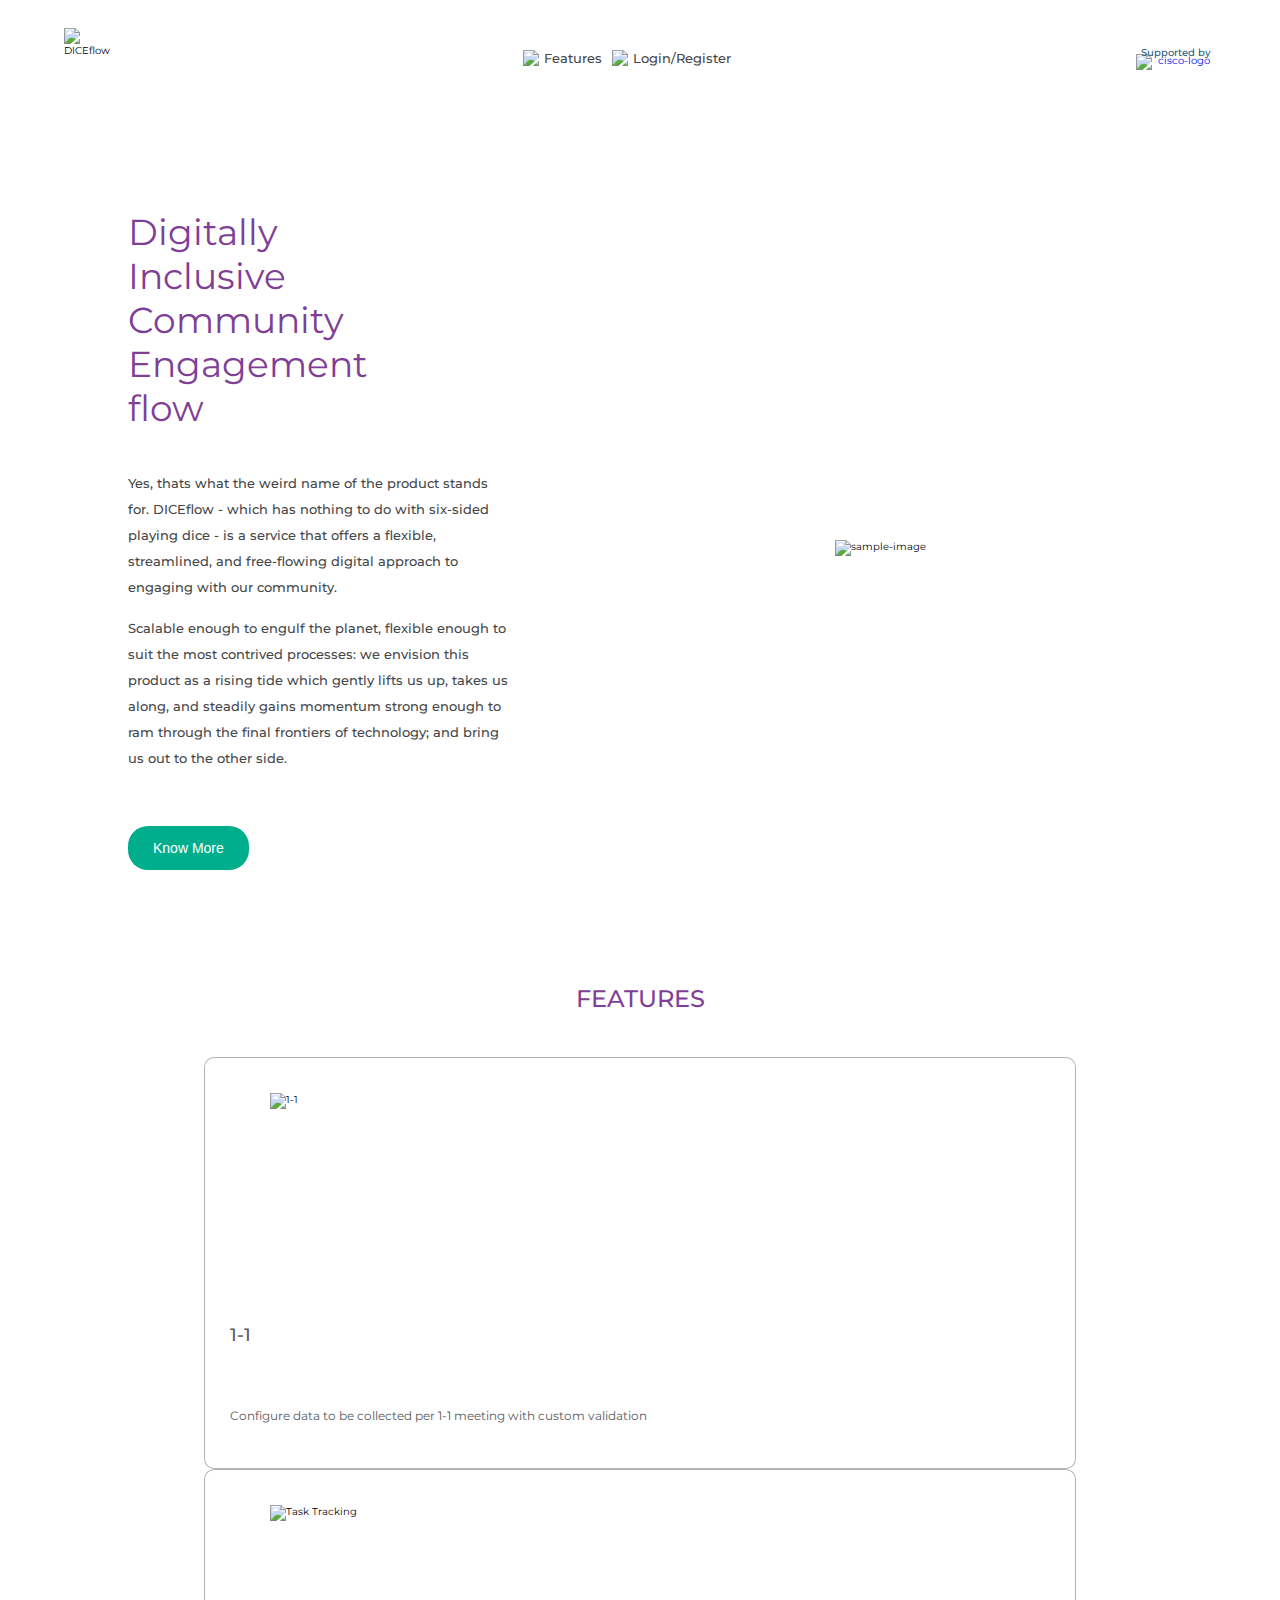
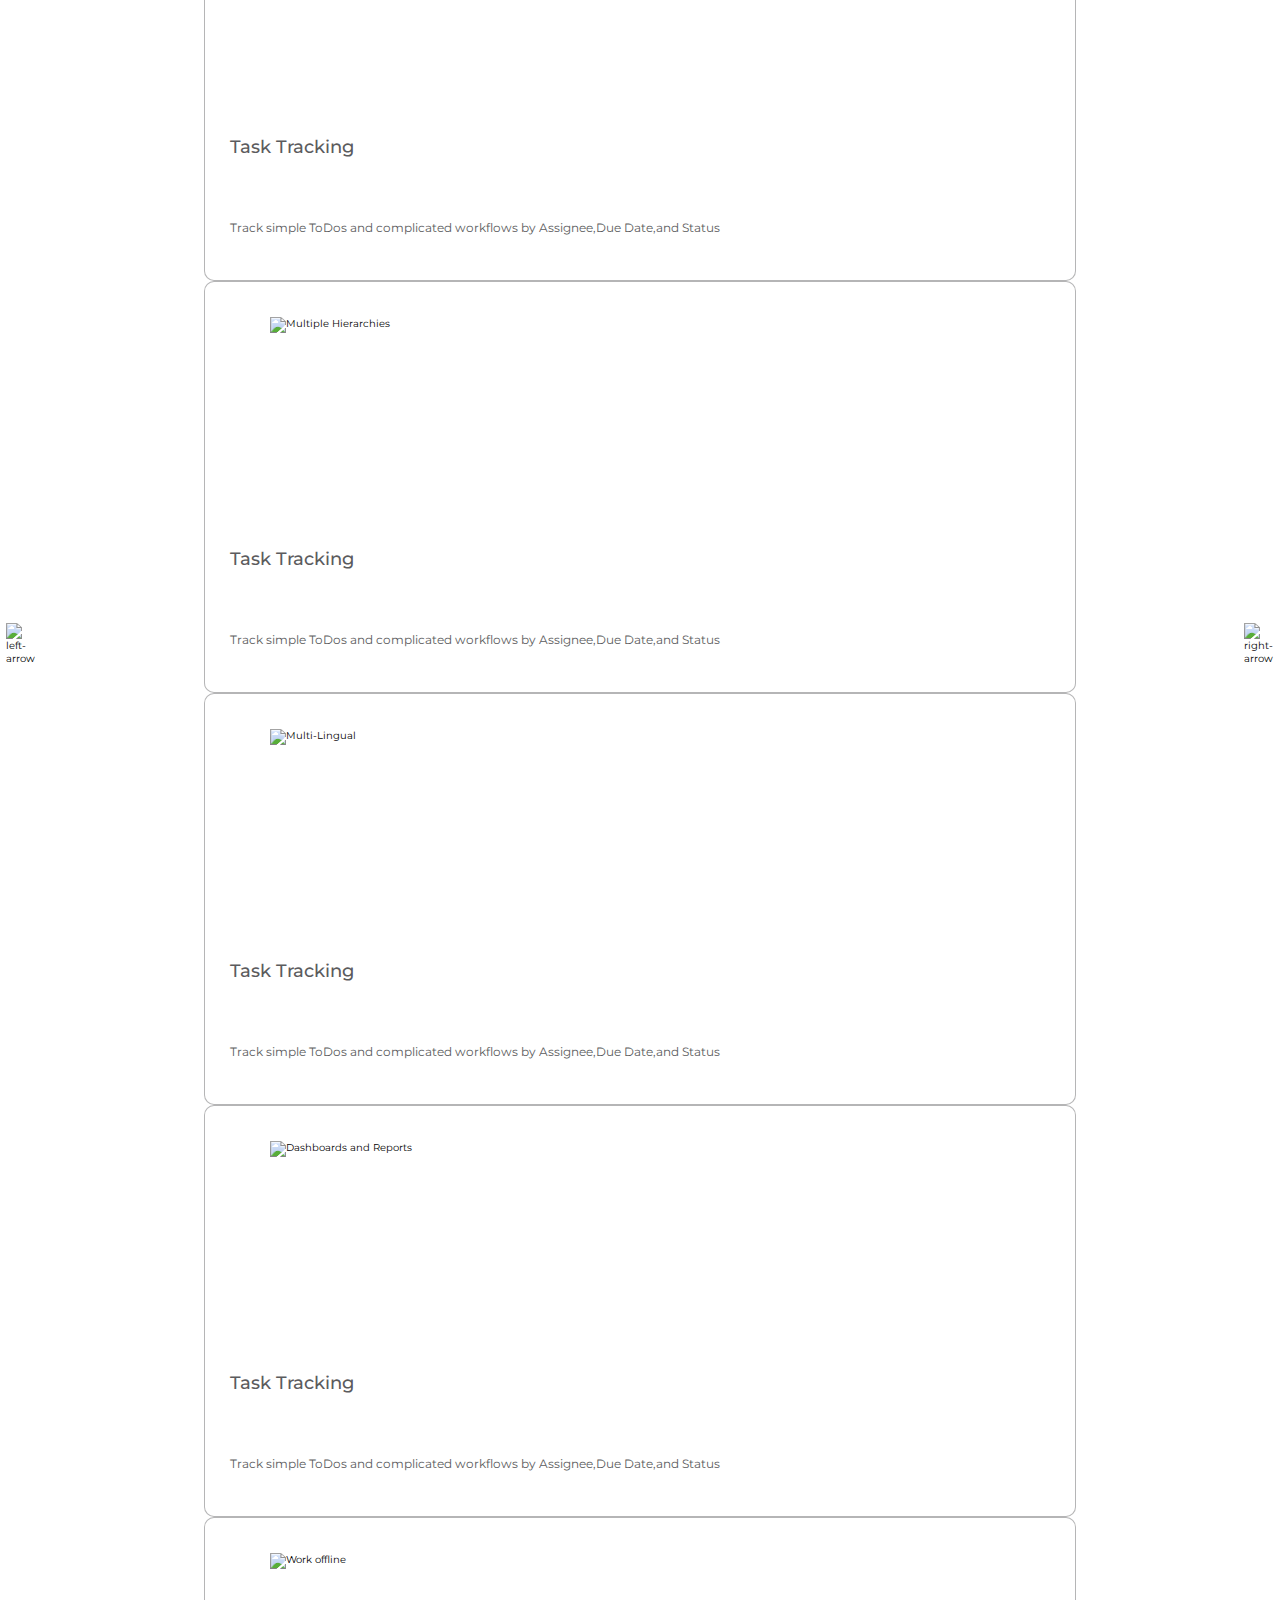
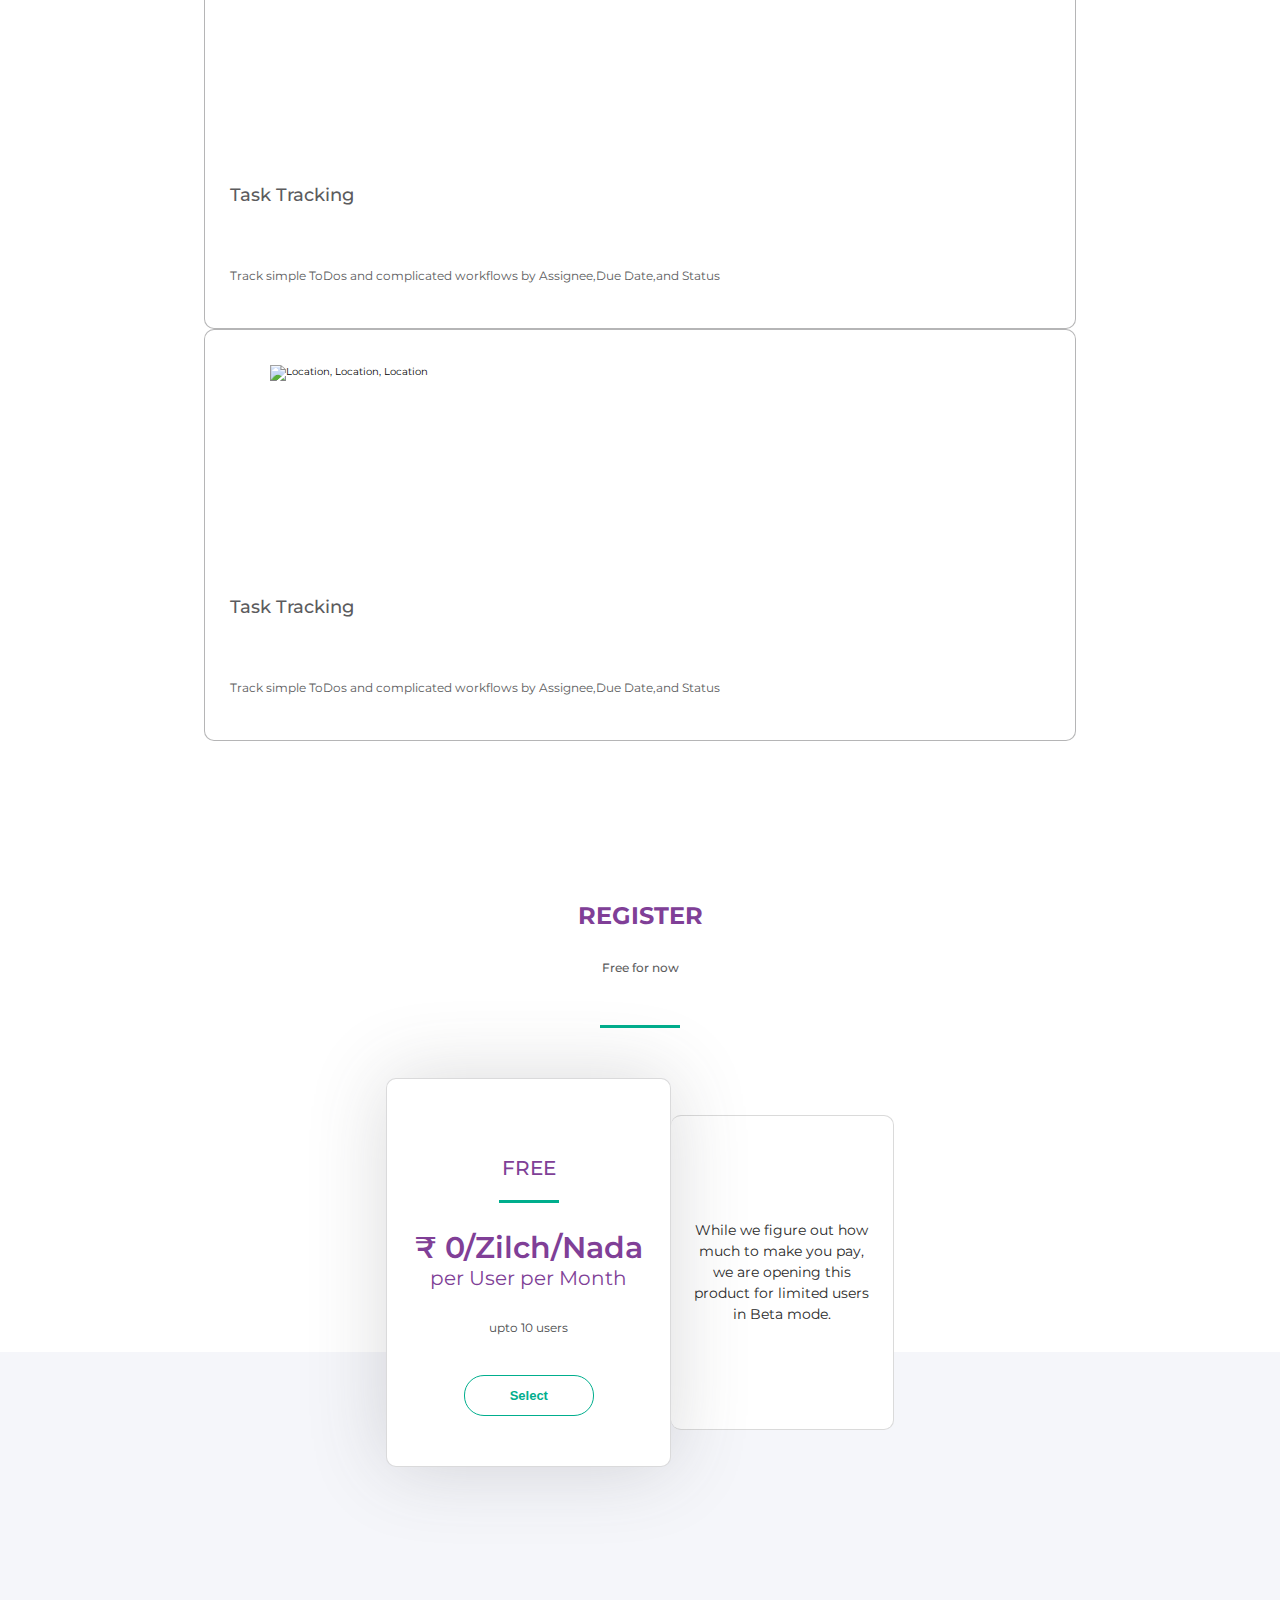
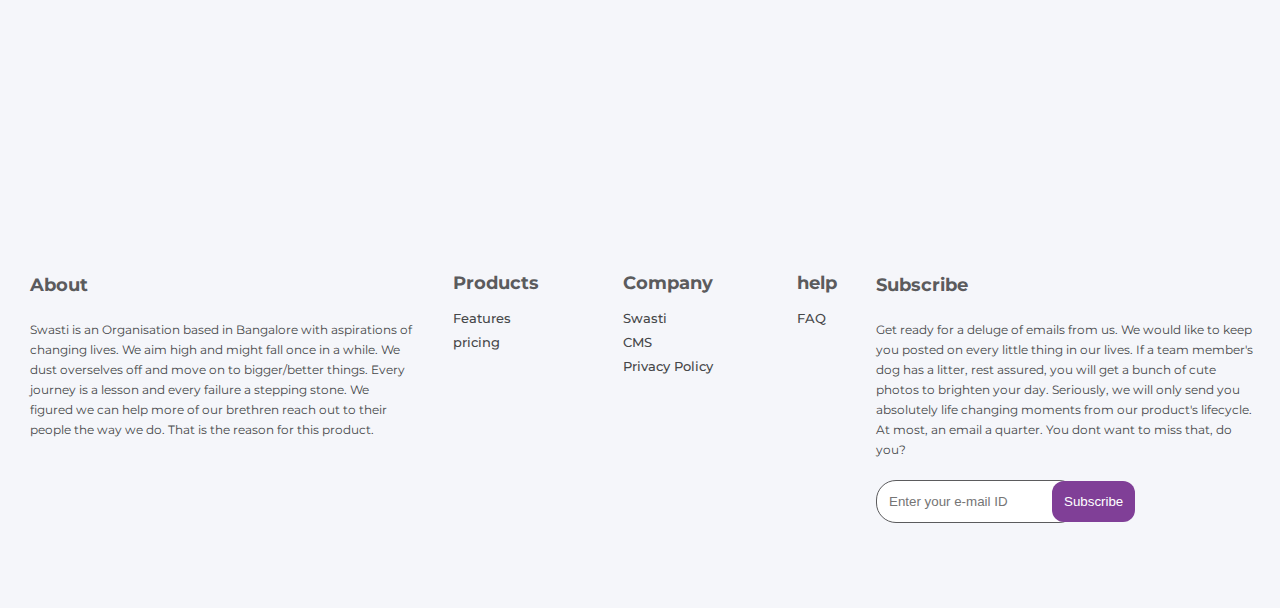
==== commit c32b4218: "added desktop style" ====
--- a/index.html
+++ b/index.html
@@ -68,8 +68,8 @@
 
             </div>
 
-            <div>
-                <figure class="upfold-image">
+            <div class="upfold-image">
+                <figure>
                     <img 
                         src="https://diceflow.in/home-static/images/mobile-workflows.png" 
                         alt="sample-image">
@@ -89,10 +89,8 @@
                             alt="1-1">
                             
                     </figure>
-                    <div>   
                         <h6>1-1</h6>
                         <p>Configure data to be collected per 1-1 meeting with custom validation</p>
-                    </div>
                 </li>
                 <li>
                     <figure>
@@ -100,12 +98,9 @@
                             src="https://diceflow.in/home-static/images/features/task-tracker.svg" 
                             alt="Task Tracking">
                     </figure>
-                    
-                    <div>
-                        <h6>Task Tracking</h6>
-                        <p>Track simple ToDos and complicated workflows by Assignee,Due Date,and Status</p>
-                    </div>
-
+
+                    <h6>Task Tracking</h6>
+                    <p>Track simple ToDos and complicated workflows by Assignee,Due Date,and Status</p>
                 </li>
                 <li>
                     <figure>
@@ -114,11 +109,8 @@
                             alt="Multiple Hierarchies">
                     </figure>
 
-                    <div>
-                        <h6>Task Tracking</h6>
-                        <p>Track simple ToDos and complicated workflows by Assignee,Due Date,and Status</p>
-                    </div>
-
+                    <h6>Task Tracking</h6>
+                    <p>Track simple ToDos and complicated workflows by Assignee,Due Date,and Status</p>
                 </li>
                 <li>
                     <figure>
@@ -127,10 +119,8 @@
                             alt="Multi-Lingual">
                     </figure>
 
-                    <div>
-                        <h6>Task Tracking</h6>
-                        <p>Track simple ToDos and complicated workflows by Assignee,Due Date,and Status</p>
-                    </div>
+                    <h6>Task Tracking</h6>
+                    <p>Track simple ToDos and complicated workflows by Assignee,Due Date,and Status</p>           
                 </li>
                 <li>
                     <figure>
@@ -138,10 +128,10 @@
                             src="https://diceflow.in/home-static/images/features/dashboard.svg" 
                             alt="Dashboards and Reports">
                     </figure>
-                    <div>
-                        <h6>Task Tracking</h6>
-                        <p>Track simple ToDos and complicated workflows by Assignee,Due Date,and Status</p>
-                    </div>
+              
+                    <h6>Task Tracking</h6>
+                    <p>Track simple ToDos and complicated workflows by Assignee,Due Date,and Status</p>
+               
                 </li>
                 <li>
                     <figure>
@@ -149,10 +139,10 @@
                             src="https://diceflow.in/home-static/images/features/offline.svg" 
                             alt="Work offline">
                     </figure>
-                    <div>
-                        <h6>Task Tracking</h6>
-                        <p>Track simple ToDos and complicated workflows by Assignee,Due Date,and Status</p>
-                    </div>
+             
+                    <h6>Task Tracking</h6>
+                    <p>Track simple ToDos and complicated workflows by Assignee,Due Date,and Status</p>
+        
                 </li>
                 <li>
                     <figure>
@@ -160,15 +150,15 @@
                             src="https://diceflow.in/home-static/images/features/location.svg" 
                             alt="Location, Location, Location">
                     </figure>
-                    <div>
-                        <h6>Task Tracking</h6>
-                        <p>Track simple ToDos and complicated workflows by Assignee,Due Date,and Status</p>
-                    </div>
+              
+                    <h6>Task Tracking</h6>
+                    <p>Track simple ToDos and complicated workflows by Assignee,Due Date,and Status</p>
+             
                 </li>
 
             </ul>
 
-            <div class="arrow-buttons">
+            <span class="arrow-buttons">
 
                 <img src="https://diceflow.in/home-static/images/left-arrow.svg" 
                 alt="left-arrow">
@@ -176,7 +166,7 @@
                 <img src="https://diceflow.in/home-static/images/right-arrow.svg" 
                 alt="right-arrow">
 
-            </div>
+            </span>
 
         </section>
 
@@ -209,9 +199,7 @@
 
     <footer>
 
-        <!-- div for css -->
-
-        <div>
+        <div class="footer-content">
 
             <section class="about">
                 <h4>About</h4>
--- a/css/style.css
+++ b/css/style.css
@@ -3,61 +3,122 @@
   --primary-color: #464749;
   --secondary-color: #803f97;
   --button-color: #00ae8d;
+  --dark-shadows: #5b5b5d;
   font-size: 62.5%;
 }
 
 body {
-  font-family: "Montserrat", sans-serif;
+  font-family: 'Montserrat', sans-serif;
   margin: 0;
   padding: 0;
-  box-sizing: border-box;
+  -webkit-box-sizing: border-box;
+          box-sizing: border-box;
 }
 
 header {
+  display: -webkit-box;
+  display: -ms-flexbox;
   display: flex;
-  justify-content: space-between;
+  -webkit-box-pack: justify;
+      -ms-flex-pack: justify;
+          justify-content: space-between;
   width: 90%;
   height: 11.5rem;
   margin: 0 auto;
 }
-header .logo {
-  align-self: center;
-  height: 6rem;
-}
+
 header nav {
   display: none;
 }
+
+@media screen and (min-width: 1023px) {
+  header nav {
+    display: -webkit-box;
+    display: -ms-flexbox;
+    display: flex;
+    -ms-flex-item-align: center;
+        align-self: center;
+    -webkit-box-pack: center;
+        -ms-flex-pack: center;
+            justify-content: center;
+    width: 100%;
+  }
+  header nav a {
+    text-decoration: none;
+    color: var(--primary-color);
+    font-weight: 500;
+    font-size: 1.3rem;
+    display: -webkit-box;
+    display: -ms-flexbox;
+    display: flex;
+    -webkit-box-align: center;
+        -ms-flex-align: center;
+            align-items: center;
+    padding: 0 0.5rem;
+  }
+  header nav a img {
+    width: 16px;
+    height: 16px;
+    -o-object-fit: contain;
+       object-fit: contain;
+    margin-right: 5px;
+  }
+}
+
+header .logo {
+  -ms-flex-item-align: center;
+      -ms-grid-row-align: center;
+      align-self: center;
+  height: 6rem;
+}
+
 header a {
   text-decoration: none;
-  align-self: center;
-  text-align: center;
-}
+  -ms-flex-item-align: center;
+      -ms-grid-row-align: center;
+      align-self: center;
+  text-align: center;
+}
+
 header a div {
   color: #1f5b7b;
   font-size: 1rem;
   font-weight: 500;
   margin-bottom: -0.5rem;
 }
+
 header a .sponsor {
   display: block;
   width: 8rem;
 }
 
 .mobile-app-redirect {
+  display: -webkit-box;
+  display: -ms-flexbox;
   display: flex;
   background-color: #fdf5f9;
-  justify-content: center;
+  -webkit-box-pack: center;
+      -ms-flex-pack: center;
+          justify-content: center;
   color: #54bfa3;
   padding: 1rem;
   margin-top: 1.5rem;
   font-weight: 600;
 }
+
+@media screen and (min-width: 1023px) {
+  .mobile-app-redirect {
+    display: none;
+  }
+}
+
 .mobile-app-redirect img {
   display: block;
   width: 1.6rem;
   height: 1.6rem;
   margin-right: 0.5rem;
 }
+
 .mobile-app-redirect span {
   display: block;
 }
@@ -70,14 +131,41 @@
   background-size: 100% 145vw;
   background-position-x: 10vw;
   background-position-y: -20vw;
-  margin-top: 40px;
+  margin-top: 4rem;
   padding-bottom: 12rem;
 }
+
+@media screen and (min-width: 1023px) {
+  .upfold {
+    display: -webkit-box;
+    display: -ms-flexbox;
+    display: flex;
+    background-size: 85vw 50vw;
+    background-position-x: 35vw;
+    background-position-y: 0;
+    -webkit-box-align: center;
+        -ms-flex-align: center;
+            align-items: center;
+    -ms-flex-pack: distribute;
+        justify-content: space-around;
+  }
+}
+
 .upfold .upfold-content {
   position: relative;
   width: 80%;
   margin: 0 auto;
 }
+
+@media screen and (min-width: 1023px) {
+  .upfold .upfold-content {
+    -ms-flex-preferred-size: 30%;
+        flex-basis: 30%;
+    position: relative;
+    margin: 0;
+  }
+}
+
 .upfold .upfold-content .stamp {
   position: absolute;
   top: -4rem;
@@ -85,6 +173,7 @@
   width: 12rem;
   height: 12rem;
 }
+
 .upfold .upfold-content h1 {
   font-size: 3rem;
   color: var(--secondary-color);
@@ -92,12 +181,27 @@
   margin-bottom: 4rem;
   width: 90%;
 }
+
+@media screen and (min-width: 1023px) {
+  .upfold .upfold-content h1 {
+    width: 80%;
+    font-size: 3.6rem;
+  }
+}
+
 .upfold .upfold-content img {
   display: block;
   width: 25rem;
   height: auto;
   margin: 1rem auto;
 }
+
+@media screen and (min-width: 1023px) {
+  .upfold .upfold-content img {
+    display: none;
+  }
+}
+
 .upfold .upfold-content p {
   color: var(--primary-color);
   line-height: 2;
@@ -105,6 +209,13 @@
   font-weight: 600;
   margin-bottom: 1.5rem;
 }
+
+@media screen and (min-width: 1023px) {
+  .upfold .upfold-content p {
+    font-weight: 500;
+  }
+}
+
 .upfold .upfold-content button {
   padding: 1.4rem 2.5rem;
   border-radius: 2rem;
@@ -115,8 +226,23 @@
   color: #ffff;
   margin: 4rem 0;
 }
+
 .upfold .upfold-image {
   display: none;
+}
+
+@media screen and (min-width: 1023px) {
+  .upfold .upfold-image {
+    display: block;
+    -ms-flex-preferred-size: 30%;
+        flex-basis: 30%;
+  }
+  .upfold .upfold-image figure img {
+    display: block;
+    width: 250px;
+    height: auto;
+    margin: 0 auto;
+  }
 }
 
 #features {
@@ -128,17 +254,28 @@
   background-position: -25vw -5vw;
   background-size: 120vw 150vw;
 }
+
+@media screen and (min-width: 1023px) {
+  #features {
+    background-position: -10vw -5vw;
+    background-size: 55vw 55vw;
+    position: relative;
+  }
+}
+
 #features h3 {
   font-size: 2.4rem;
   font-weight: 500;
   text-align: center;
   color: var(--secondary-color);
 }
+
 #features ul {
   width: 80%;
   margin: 2rem auto;
   padding: 2rem 0;
 }
+
 #features ul li {
   border: 1px solid rgba(70, 71, 73, 0.4);
   width: 80%;
@@ -147,42 +284,60 @@
   list-style: none;
   padding: 2.5rem;
   height: 40vh;
+  display: -webkit-box;
+  display: -ms-flexbox;
   display: flex;
-  flex-direction: column;
+  -webkit-box-orient: vertical;
+  -webkit-box-direction: normal;
+      -ms-flex-direction: column;
+          flex-direction: column;
   background-color: white;
 }
+
 #features ul li figure {
   display: block;
+  -ms-flex-negative: 1;
+      flex-shrink: 1;
+  -webkit-box-flex: 1;
+      -ms-flex-positive: 1;
+          flex-grow: 1;
   height: 15rem;
   margin-bottom: 2rem;
 }
+
 #features ul li figure img {
   display: block;
   height: 100%;
   width: auto;
   margin: 0 auto;
-  object-fit: cover;
-}
-#features ul li div h6 {
+  -o-object-fit: cover;
+     object-fit: cover;
+}
+
+#features ul li h6 {
   font-size: 1.8rem;
-  color: #5b5b5d;
+  color: var(--dark-shadows);
   font-weight: 500;
 }
-#features ul li div p {
+
+#features ul li p {
   font-size: 1.2rem;
   margin: 2rem 0;
-  color: #5b5b5d;
-}
+  color: var(--dark-shadows);
+}
+
 #features .arrow-buttons {
   position: absolute;
   width: 100%;
   top: 40%;
 }
+
 #features .arrow-buttons img:nth-child(1) {
   position: absolute;
   width: 3rem;
   left: 0.6rem;
 }
+
 #features .arrow-buttons img:nth-child(2) {
   position: absolute;
   width: 3rem;
@@ -195,20 +350,29 @@
   background-position: 55vw 2vw;
   background-size: 65vw;
 }
+
 #register h2 {
   font-size: 2.4rem;
   text-align: center;
   font-size: 500;
   color: var(--secondary-color);
 }
+
 #register .heading-descreption {
   display: block;
   font-size: 1.2rem;
   text-align: center;
-  color: #5b5b5d;
+  color: var(--dark-shadows);
   margin: 3rem auto;
   font-weight: 500;
 }
+
+@media screen and (min-width: 1023px) {
+  #register .heading-descreption {
+    width: 30%;
+  }
+}
+
 #register .heading-descreption::after {
   content: "";
   display: block;
@@ -217,18 +381,45 @@
   background-color: var(--button-color);
   margin: 5rem auto;
 }
+
 #register ul {
+  display: -webkit-box;
+  display: -ms-flexbox;
   display: flex;
-  justify-content: center;
-  flex-direction: column;
+  -webkit-box-pack: center;
+      -ms-flex-pack: center;
+          justify-content: center;
+  -webkit-box-align: center;
+      -ms-flex-align: center;
+          align-items: center;
+  -webkit-box-orient: vertical;
+  -webkit-box-direction: normal;
+      -ms-flex-direction: column;
+          flex-direction: column;
   margin: 0 auto 0;
   width: 100%;
   padding-left: 0;
 }
+
+@media screen and (min-width: 1023px) {
+  #register ul {
+    -webkit-box-orient: horizontal;
+    -webkit-box-direction: normal;
+        -ms-flex-direction: row;
+            flex-direction: row;
+    -webkit-box-pack: center;
+        -ms-flex-pack: center;
+            justify-content: center;
+    width: 90%;
+    margin: 0 auto;
+  }
+}
+
 #register ul li:nth-child(1) {
   border: 1px solid rgba(70, 71, 73, 0.2);
   border-radius: 1rem;
-  box-shadow: 0rem 0rem 8rem rgba(70, 71, 73, 0.2);
+  -webkit-box-shadow: 0rem 0rem 8rem rgba(70, 71, 73, 0.2);
+          box-shadow: 0rem 0rem 8rem rgba(70, 71, 73, 0.2);
   position: relative;
   background-color: #ffff;
   padding: 5rem 1rem;
@@ -237,12 +428,22 @@
   width: 95%;
   list-style: none;
 }
+
+@media screen and (min-width: 1023px) {
+  #register ul li:nth-child(1) {
+    width: calc(25% - 4.5rem);
+    padding: 5rem 2rem;
+    margin: 0;
+  }
+}
+
 #register ul li:nth-child(1) h4 {
   text-align: center;
   color: var(--secondary-color);
   font-size: 2rem;
   font-weight: 500;
 }
+
 #register ul li:nth-child(1) h4::after {
   content: "";
   display: block;
@@ -251,6 +452,7 @@
   background-color: var(--button-color);
   margin: 2rem auto;
 }
+
 #register ul li:nth-child(1) span {
   display: block;
   text-align: center;
@@ -258,16 +460,20 @@
   color: var(--secondary-color);
   margin-bottom: 3rem;
 }
+
 #register ul li:nth-child(1) .cost {
   font-weight: 600;
   font-size: 3rem;
-}
+  margin-bottom: 0;
+}
+
 #register ul li:nth-child(1) .users {
   margin: 2rem 0;
   font-size: 1.2rem;
   color: var(--primary-color);
   text-align: center;
 }
+
 #register ul li:nth-child(1) button {
   padding: 1.2rem 4.5rem;
   border: 0.1rem solid var(--button-color);
@@ -280,6 +486,7 @@
   display: block;
   margin: 4rem auto 0;
 }
+
 #register ul li:nth-child(2) {
   list-style: none;
   width: 70%;
@@ -287,7 +494,19 @@
   padding: 6rem 2rem;
   border: 1px solid rgba(70, 71, 73, 0.2);
   margin-bottom: 3.2rem;
-}
+  background-color: #ffff;
+}
+
+@media screen and (min-width: 1023px) {
+  #register ul li:nth-child(2) {
+    width: calc(20% - 4.9rem);
+    margin: auto 0;
+    padding: 9rem 2rem;
+    border-left: none;
+    border-radius: 1rem;
+  }
+}
+
 #register ul li:nth-child(2) p {
   color: #292929;
   text-align: center;
@@ -301,66 +520,158 @@
   background-color: #f5f6fa;
   height: auto;
 }
-footer div {
+
+@media screen and (min-width: 1023px) {
+  footer {
+    margin-top: -11.5rem;
+    height: 50vh;
+    padding: 0;
+  }
+}
+
+@media screen and (min-width: 1023px) {
+  footer::before {
+    content: "";
+    display: block;
+    width: 100%;
+    height: 100%;
+    background-image: url(https://diceflow.in/home-static/images/footer-bg.svg);
+    background-repeat: no-repeat;
+    background-size: cover;
+    background-position-y: -2rem;
+  }
+}
+
+footer .footer-content {
+  display: -webkit-box;
+  display: -ms-flexbox;
   display: flex;
-  flex-direction: column;
+  -webkit-box-orient: vertical;
+  -webkit-box-direction: normal;
+      -ms-flex-direction: column;
+          flex-direction: column;
+  width: 100%;
+  padding: 0 3rem;
+  margin: 0 auto;
+  background-color: #f5f6fa;
+}
+
+@media screen and (min-width: 1023px) {
+  footer .footer-content {
+    -webkit-box-orient: horizontal;
+    -webkit-box-direction: normal;
+        -ms-flex-direction: row;
+            flex-direction: row;
+    -webkit-box-pack: justify;
+        -ms-flex-pack: justify;
+            justify-content: space-between;
+    padding-bottom: 8.5rem;
+    padding-top: 3rem;
+  }
+}
+
+footer .footer-content .about {
   width: 90%;
-  margin: 0 auto;
-}
-footer div .about {
-  width: 90%;
-}
-footer div .about h4 {
+}
+
+@media screen and (min-width: 1023px) {
+  footer .footer-content .about {
+    width: 30%;
+    padding-top: 1.8rem;
+  }
+}
+
+footer .footer-content .about h4 {
   font-size: 1.8rem;
-  color: #5b5b5d;
-}
-footer div .about article p {
+  color: var(--dark-shadows);
+}
+
+footer .footer-content .about article p {
   font-size: 1.2rem;
   line-height: 2rem;
   margin: 2rem 0;
   color: var(--primary-color);
 }
-footer div nav ul {
+
+@media screen and (min-width: 1023px) {
+  footer .footer-content nav {
+    width: 30%;
+  }
+}
+
+footer .footer-content nav ul {
   padding: 0;
 }
-footer div nav ul li {
+
+@media screen and (min-width: 1023px) {
+  footer .footer-content nav ul {
+    display: -webkit-box;
+    display: -ms-flexbox;
+    display: flex;
+    -webkit-box-pack: justify;
+        -ms-flex-pack: justify;
+            justify-content: space-between;
+  }
+}
+
+footer .footer-content nav ul li {
+  display: -webkit-box;
+  display: -ms-flexbox;
   display: flex;
-  flex-direction: column;
+  -webkit-box-orient: vertical;
+  -webkit-box-direction: normal;
+      -ms-flex-direction: column;
+          flex-direction: column;
   list-style: none;
 }
-footer div nav ul li h5 {
+
+footer .footer-content nav ul li h5 {
   font-size: 1.8rem;
-  color: #5b5b5d;
+  color: var(--dark-shadows);
   margin-bottom: 1.6rem;
 }
-footer div nav ul li a {
+
+footer .footer-content nav ul li a {
   text-decoration: none;
   color: var(--primary-color);
   font-size: 1.3rem;
-  counter-reset: var(--primary-color);
+  color: var(--primary-color);
   font-weight: 500;
   margin-bottom: 0.8rem;
 }
-footer div .subscribe {
+
+footer .footer-content .subscribe {
   width: 90%;
 }
-footer div .subscribe h4 {
+
+@media screen and (min-width: 1023px) {
+  footer .footer-content .subscribe {
+    width: 30%;
+    padding-top: 1.8rem;
+    padding-right: 5rem;
+  }
+}
+
+footer .footer-content .subscribe h4 {
   font-size: 1.8rem;
-  color: #5b5b5d;
-}
-footer div .subscribe article p {
+  color: var(--dark-shadows);
+}
+
+footer .footer-content .subscribe article p {
   font-size: 1.2rem;
   line-height: 2rem;
   margin: 2rem 0;
   color: var(--primary-color);
 }
-footer div .subscribe input {
+
+footer .footer-content .subscribe input {
   padding: 1.3rem 1.2rem;
-  border: 1px solid #5b5b5d;
+  border: 1px solid var(--dark-shadows);
   border-radius: 2rem;
-  color: #5b5b5d;
-}
-footer div .subscribe button {
+  color: var(--dark-shadows);
+}
+
+footer .footer-content .subscribe button {
   padding: 1.3rem 1.2rem;
   background-color: var(--secondary-color);
   color: #ffff;
@@ -368,5 +679,3 @@
   border: none;
   margin-left: -3rem;
 }
-
-/*# sourceMappingURL=style.css.map */
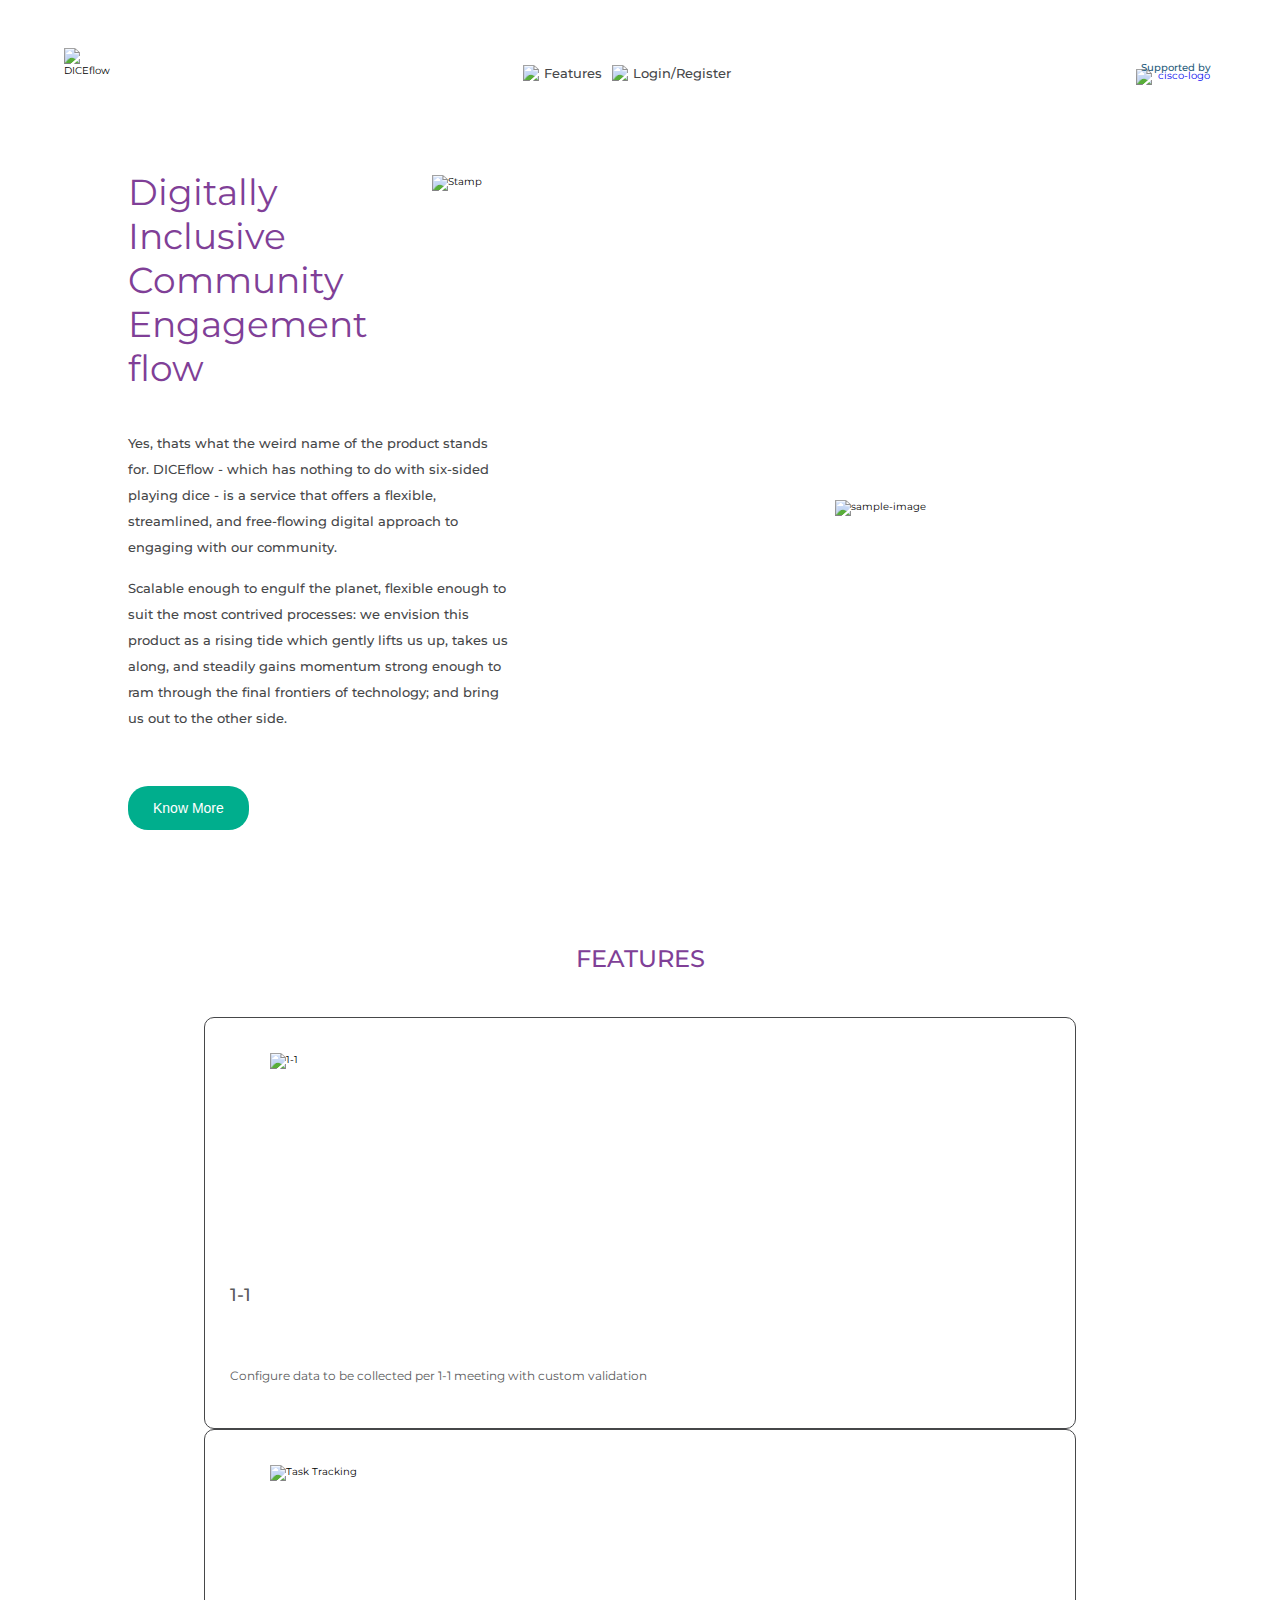
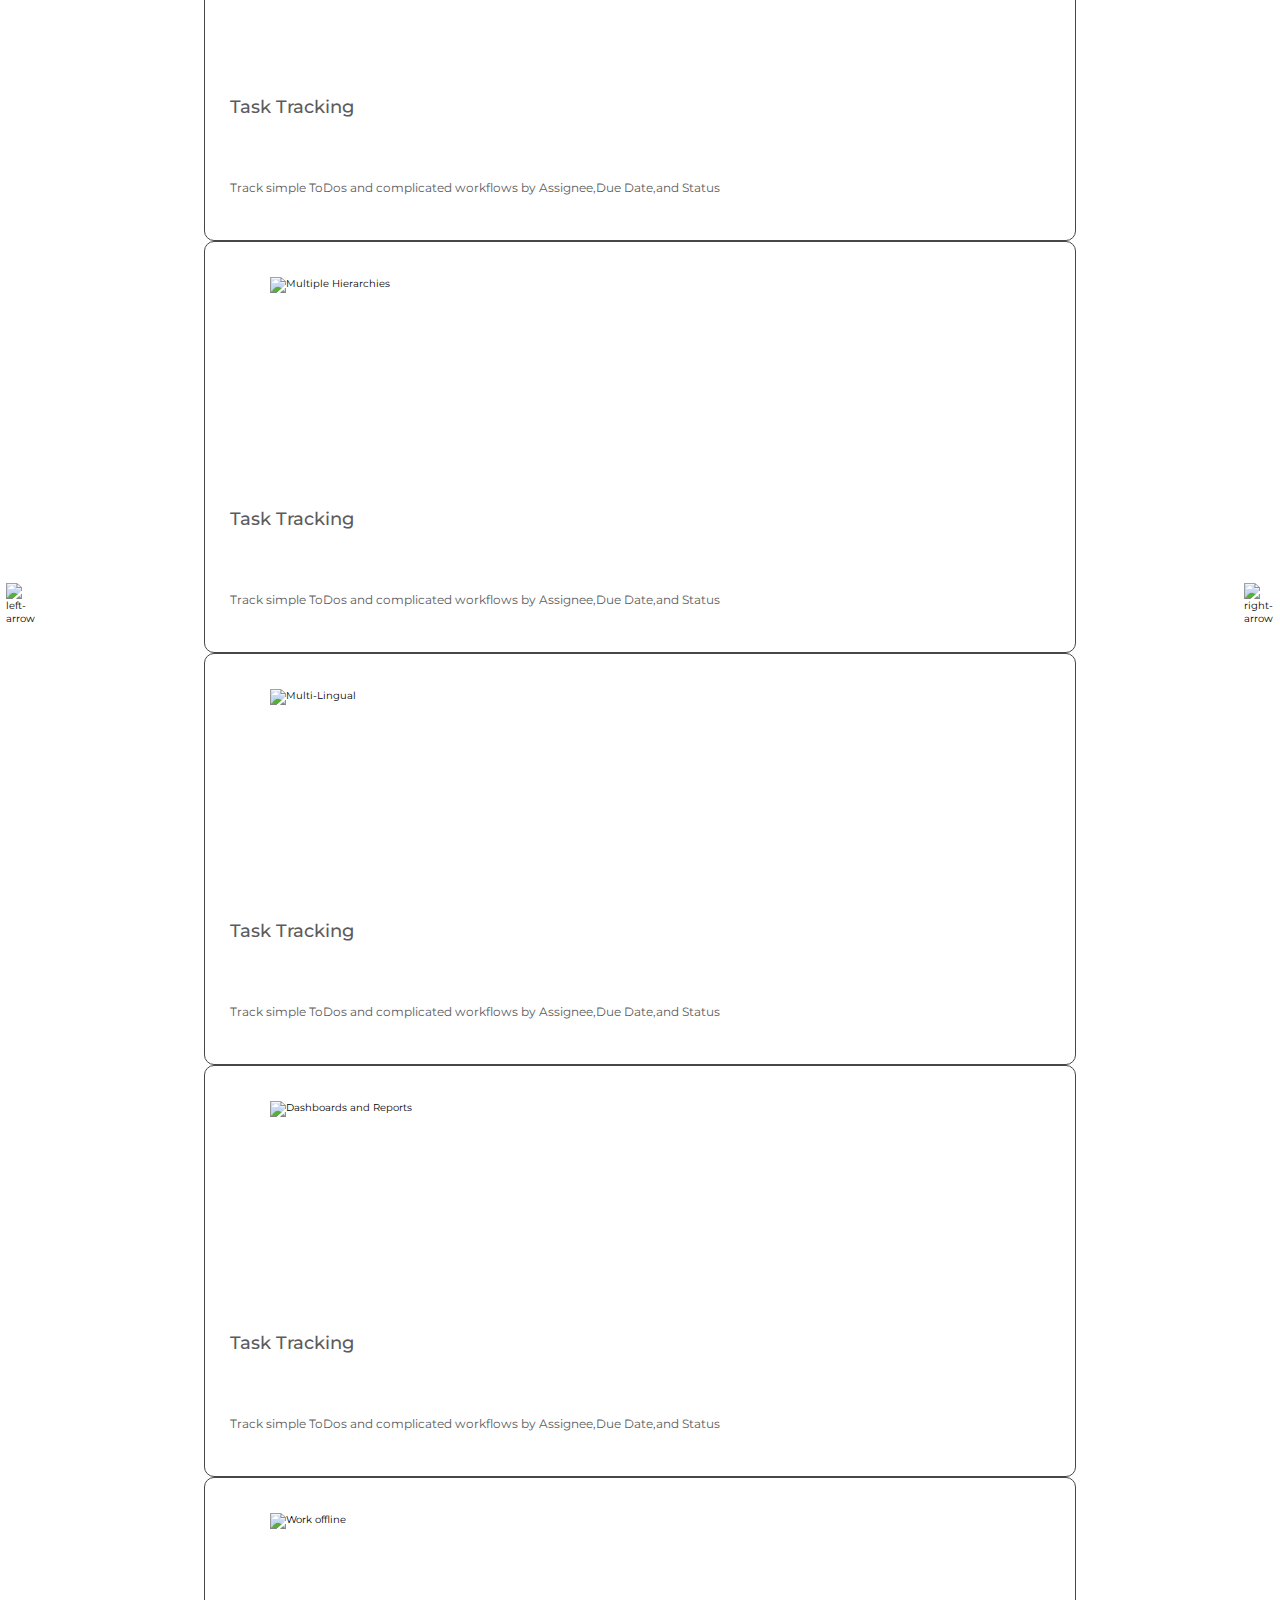
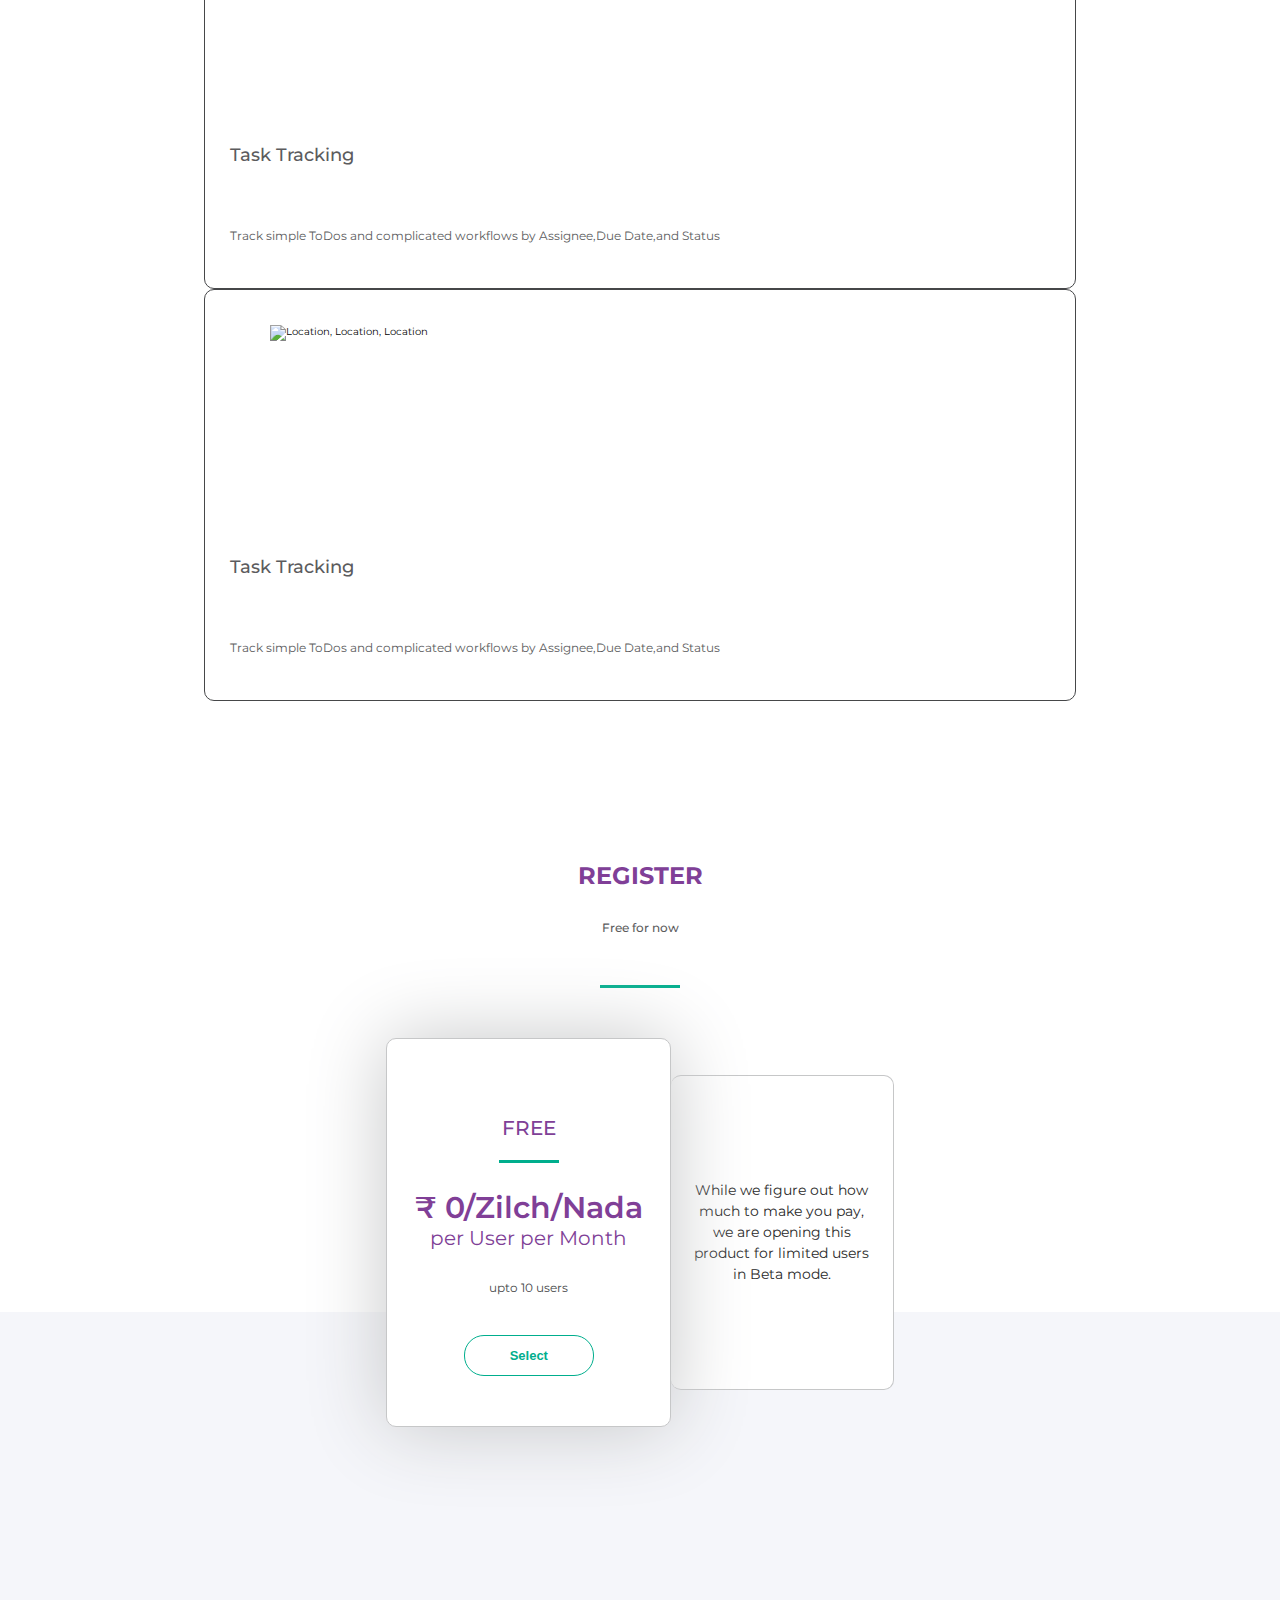
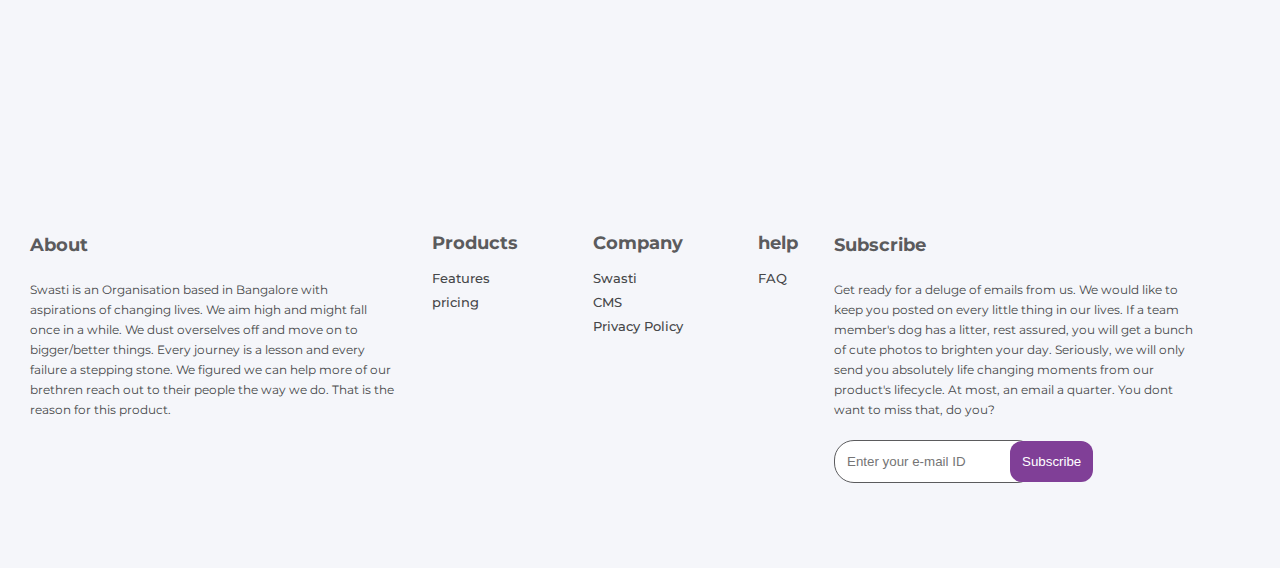
==== commit e87d9e11: "updated movile view" ====
--- a/index.html
+++ b/index.html
@@ -28,7 +28,7 @@
         </nav>
 
         <a href="https://www.cisco.com/c/en/us/about/csr.html">
-            <div>Supported by</div>
+            <span>Supported by</span>
             <img 
             src="https://diceflow.in/home-static/images/cisco-csr-vert_indigo.png" 
             alt="cisco-logo"
@@ -173,7 +173,7 @@
         <section id="register">
 
             <h2>REGISTER</h2>
-            <span class="heading-descreption">Free for now</span>
+            <span class="heading-description">Free for now</span>
 
 
             <ul>
--- a/css/style.css
+++ b/css/style.css
@@ -70,6 +70,7 @@
       -ms-grid-row-align: center;
       align-self: center;
   height: 6rem;
+  margin-top: 4rem;
 }
 
 header a {
@@ -78,13 +79,15 @@
       -ms-grid-row-align: center;
       align-self: center;
   text-align: center;
-}
-
-header a div {
+  margin-top: 3rem;
+}
+
+header a span {
   color: #1f5b7b;
   font-size: 1rem;
   font-weight: 500;
   margin-bottom: -0.5rem;
+  display: block;
 }
 
 header a .sponsor {
@@ -131,7 +134,6 @@
   background-size: 100% 145vw;
   background-position-x: 10vw;
   background-position-y: -20vw;
-  margin-top: 4rem;
   padding-bottom: 12rem;
 }
 
@@ -168,10 +170,21 @@
 
 .upfold .upfold-content .stamp {
   position: absolute;
-  top: -4rem;
-  right: -5rem;
+  top: -1rem;
+  right: -3.8rem;
   width: 12rem;
   height: 12rem;
+  display: block;
+}
+
+@media screen and (min-width: 1023px) {
+  .upfold .upfold-content .stamp {
+    position: absolute;
+    top: 2rem;
+    right: -4rem;
+    width: 12rem;
+    height: 12rem;
+  }
 }
 
 .upfold .upfold-content h1 {
@@ -239,7 +252,7 @@
   }
   .upfold .upfold-image figure img {
     display: block;
-    width: 250px;
+    width: 25rem;
     height: auto;
     margin: 0 auto;
   }
@@ -277,7 +290,7 @@
 }
 
 #features ul li {
-  border: 1px solid rgba(70, 71, 73, 0.4);
+  border: 0.1rem solid var(--primary-color);
   width: 80%;
   margin: 0 auto;
   border-radius: 1rem;
@@ -358,7 +371,7 @@
   color: var(--secondary-color);
 }
 
-#register .heading-descreption {
+#register .heading-description {
   display: block;
   font-size: 1.2rem;
   text-align: center;
@@ -368,12 +381,12 @@
 }
 
 @media screen and (min-width: 1023px) {
-  #register .heading-descreption {
+  #register .heading-description {
     width: 30%;
   }
 }
 
-#register .heading-descreption::after {
+#register .heading-description::after {
   content: "";
   display: block;
   width: 8rem;
@@ -397,7 +410,7 @@
       -ms-flex-direction: column;
           flex-direction: column;
   margin: 0 auto 0;
-  width: 100%;
+  width: 95%;
   padding-left: 0;
 }
 
@@ -416,16 +429,16 @@
 }
 
 #register ul li:nth-child(1) {
-  border: 1px solid rgba(70, 71, 73, 0.2);
+  border: 0.1rem solid #c6c7c8;
   border-radius: 1rem;
-  -webkit-box-shadow: 0rem 0rem 8rem rgba(70, 71, 73, 0.2);
-          box-shadow: 0rem 0rem 8rem rgba(70, 71, 73, 0.2);
+  -webkit-box-shadow: 0rem 0rem 8rem #c6c7c8;
+          box-shadow: 0rem 0rem 8rem #c6c7c8;
   position: relative;
   background-color: #ffff;
   padding: 5rem 1rem;
   margin: 0 auto;
   margin-left: 1rem;
-  width: 95%;
+  width: 90%;
   list-style: none;
 }
 
@@ -492,9 +505,13 @@
   width: 70%;
   margin: 0 auto;
   padding: 6rem 2rem;
-  border: 1px solid rgba(70, 71, 73, 0.2);
+  border: 1px solid #c6c7c8;
   margin-bottom: 3.2rem;
-  background-color: #ffff;
+  background-color: white;
+  border-top-left-radius: 0;
+  border-top-right-radius: 0;
+  border-bottom-left-radius: 1rem;
+  border-bottom-right-radius: 1rem;
 }
 
 @media screen and (min-width: 1023px) {
@@ -519,6 +536,7 @@
   padding-bottom: 4.8rem;
   background-color: #f5f6fa;
   height: auto;
+  width: 100%;
 }
 
 @media screen and (min-width: 1023px) {
@@ -526,6 +544,7 @@
     margin-top: -11.5rem;
     height: 50vh;
     padding: 0;
+    width: 100%;
   }
 }
 
@@ -550,9 +569,8 @@
   -webkit-box-direction: normal;
       -ms-flex-direction: column;
           flex-direction: column;
-  width: 100%;
   padding: 0 3rem;
-  margin: 0 auto;
+  margin: 0;
   background-color: #f5f6fa;
 }
 
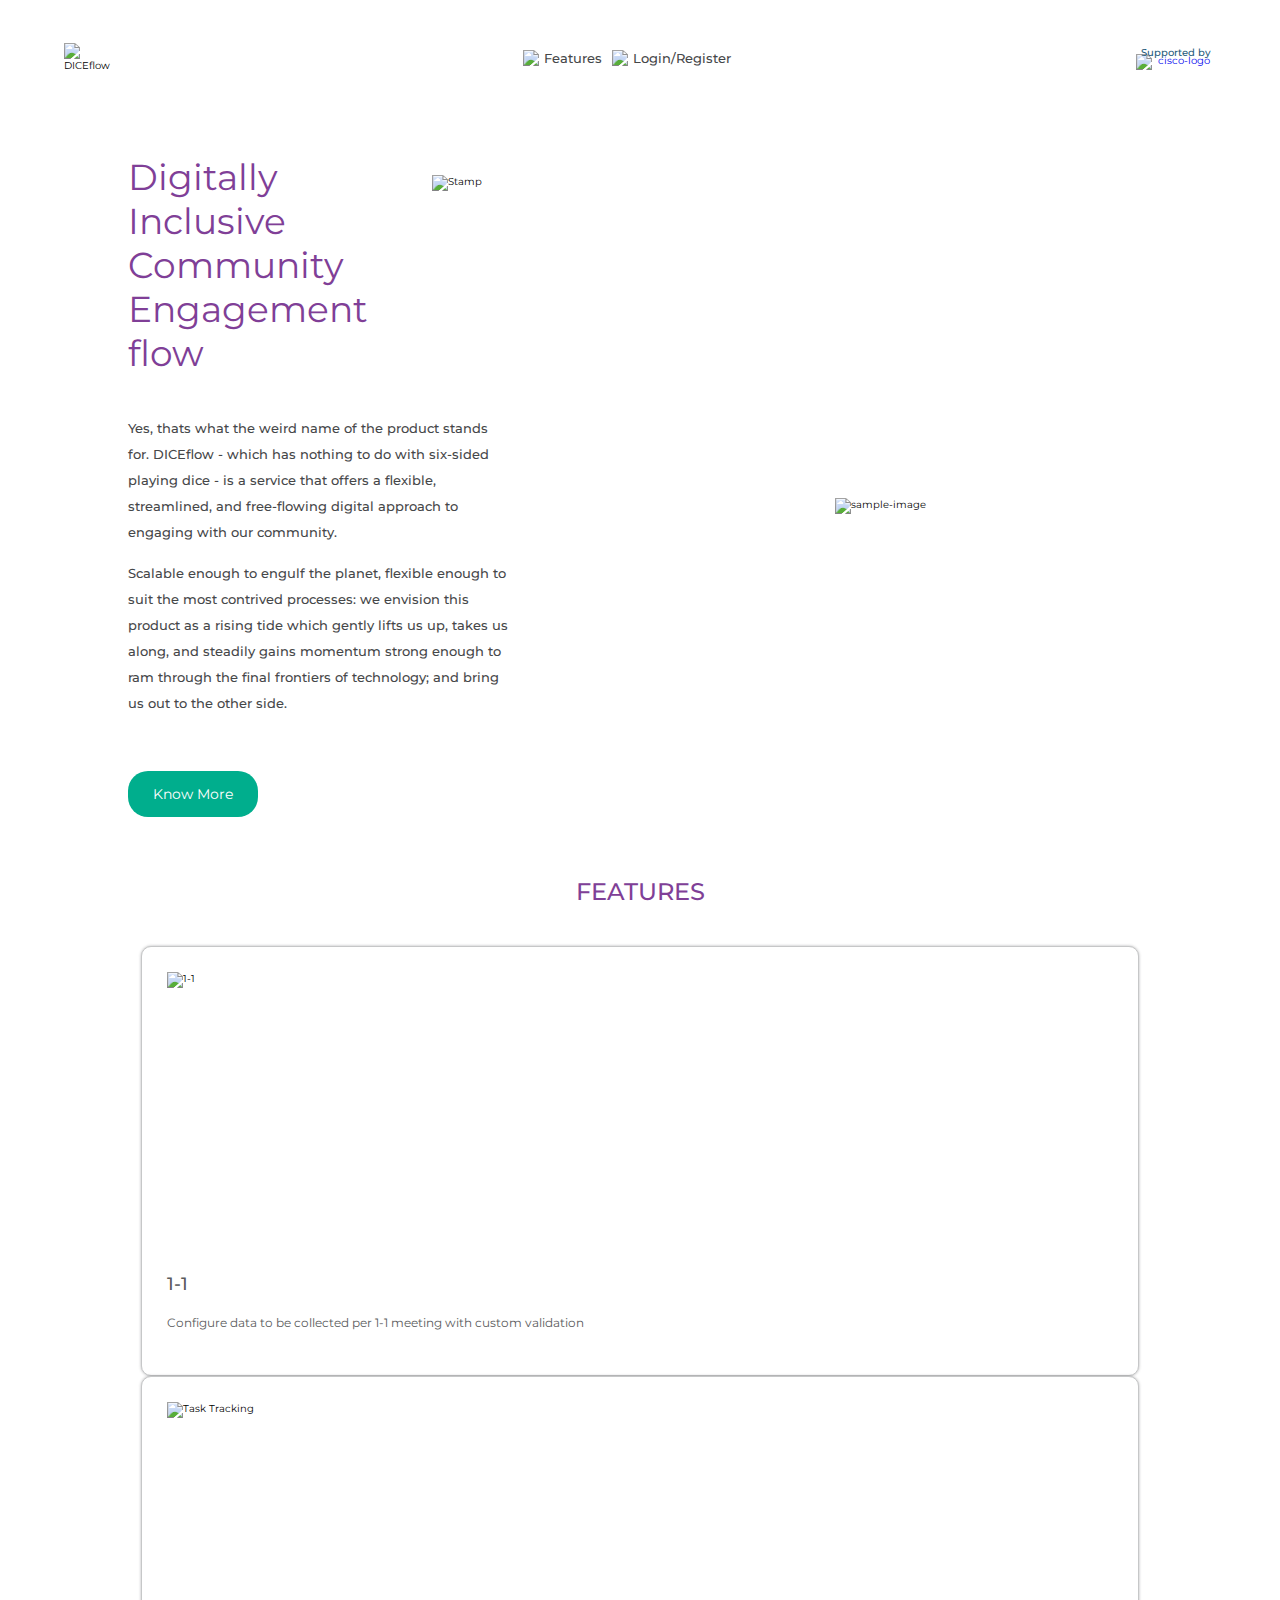
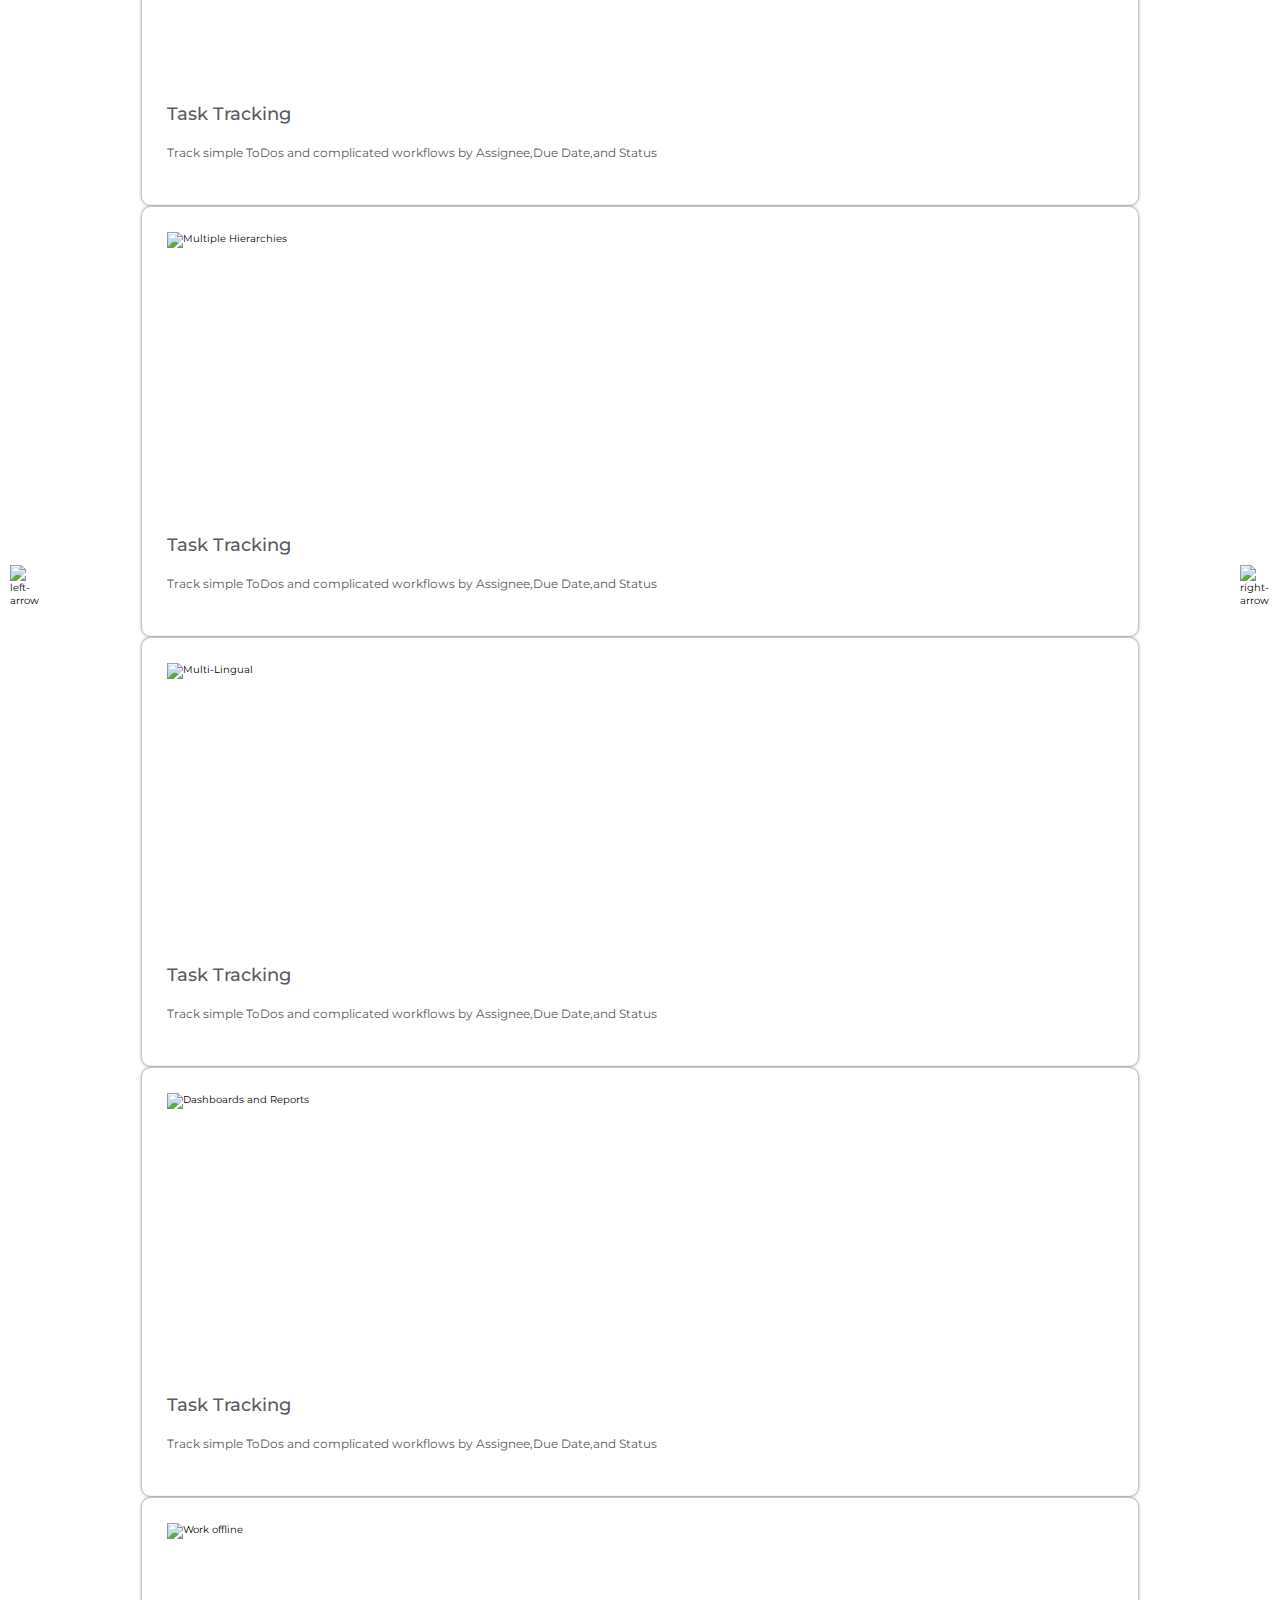
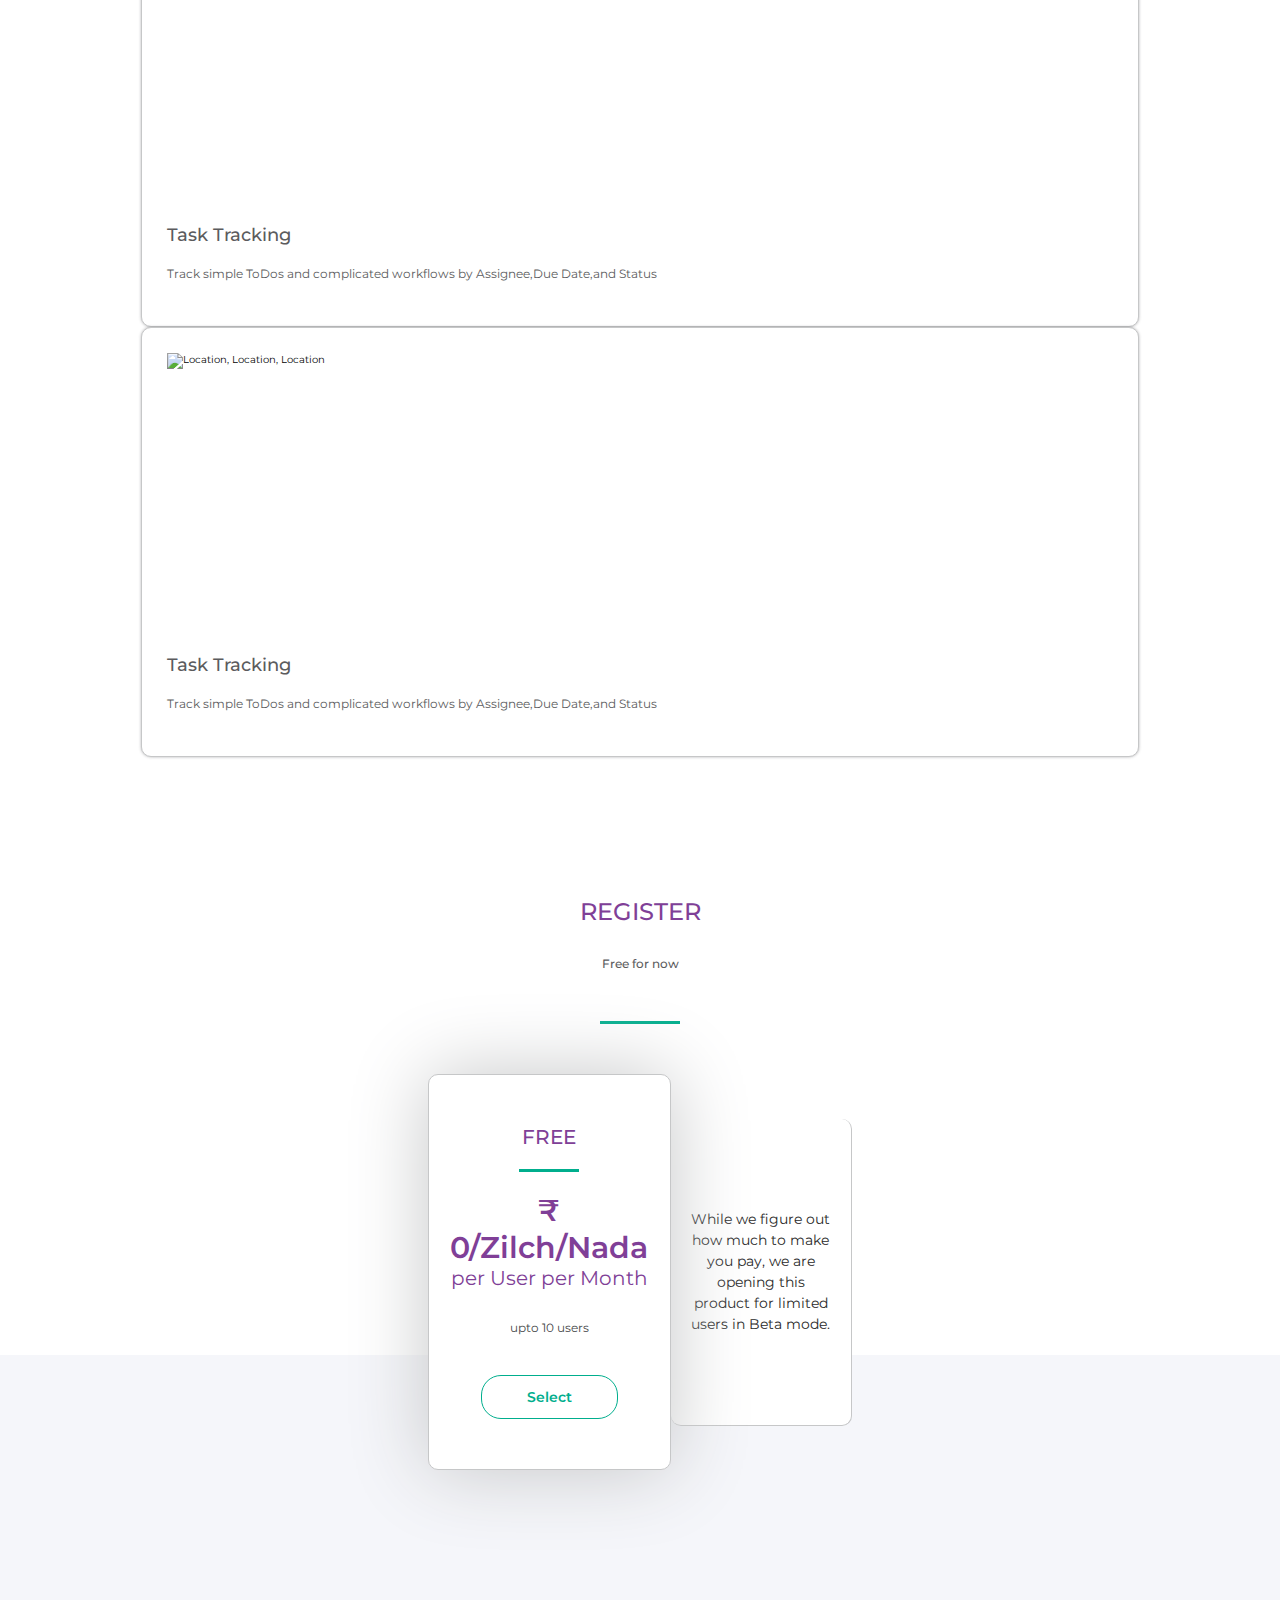
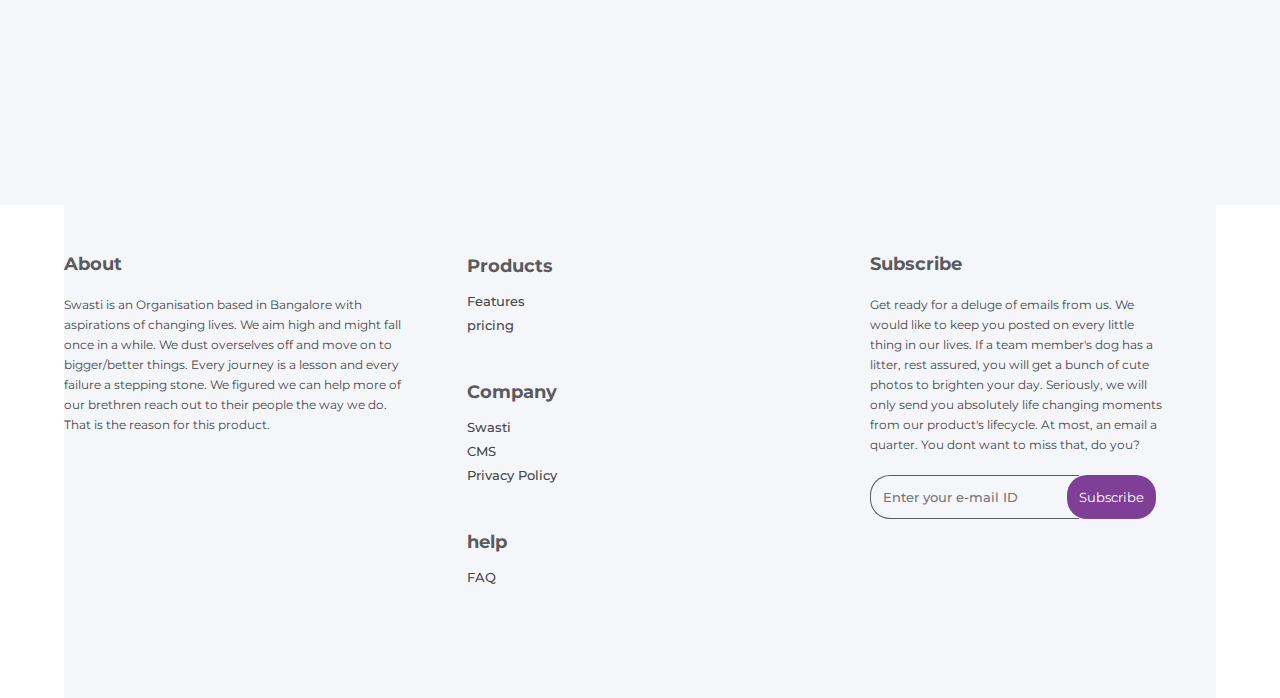
==== commit 84755b1e: "adjusted mobile styles" ====
--- a/index.html
+++ b/index.html
@@ -11,10 +11,12 @@
 
     <header>
 
-        <img 
+        <section>
+            <img 
             src="https://diceflow.in/home-static/images/diceflow-logo-full.png" 
             alt="DICEflow"
             class="logo">
+        </section>
 
         <nav>
             <a href="#features">
@@ -52,7 +54,7 @@
                 src="https://diceflow.in/home-static/images/stamp.svg" 
                 alt="Stamp">
 
-                <h1>Digitally Inclusive Community Engagement flow</h2>
+                <h2>Digitally Inclusive Community Engagement flow</h2>
                 <figure>
                     <img 
                     src="https://diceflow.in/home-static/images/mobile-workflows.png" 
@@ -89,8 +91,10 @@
                             alt="1-1">
                             
                     </figure>
-                        <h6>1-1</h6>
-                        <p>Configure data to be collected per 1-1 meeting with custom validation</p>
+                        <!-- <div> -->
+                            <h6>1-1</h6>
+                            <p>Configure data to be collected per 1-1 meeting with custom validation</p>
+                        <!-- </div> -->
                 </li>
                 <li>
                     <figure>
@@ -172,13 +176,13 @@
 
         <section id="register">
 
-            <h2>REGISTER</h2>
+            <h3>REGISTER</h3>
             <span class="heading-description">Free for now</span>
 
 
             <ul>
                 <li>
-                    <h4>FREE</h4>
+                    <h5>FREE</h5>
                     <span class="cost">₹ 0/Zilch/Nada </span>
                     <span>per User per Month</span>
                     <span class="users">upto 10 users</span>
@@ -209,16 +213,14 @@
                     </p>
                 </article>
             </section>
-    
+
             <nav>
     
                 <ul>
                     <li>
                         <h5>Products</h5> 
-    
                         <a href="#features">Features</a>
                         <a href="#register">pricing</a>
-            
                     </li>
     
                     <li>
@@ -229,12 +231,11 @@
                     </li>
     
                     <li>
-    
                         <h5>help</h5>
                         <a href="https://groups.google.com/a/catalysts.org/g/diceflow">FAQ</a>
-    
                     </li>
                 </ul>
+
             </nav>
     
             <section class="subscribe">
@@ -246,8 +247,10 @@
                     </p>
                 </article>
     
-                <input type="email" placeholder="Enter your e-mail ID">
-                <button>Subscribe</button>
+                <!-- <div class="input-btn"> -->
+                    <input type="email" placeholder="Enter your e-mail ID">
+                    <button>Subscribe</button>
+                <!-- </div> -->
                 
             </section>
 
--- a/css/style.css
+++ b/css/style.css
@@ -7,8 +7,8 @@
   font-size: 62.5%;
 }
 
-body {
-  font-family: 'Montserrat', sans-serif;
+* {
+  font-family: 'montserrat', sans-serif;
   margin: 0;
   padding: 0;
   -webkit-box-sizing: border-box;
@@ -25,6 +25,9 @@
   width: 90%;
   height: 11.5rem;
   margin: 0 auto;
+  -webkit-box-align: center;
+      -ms-flex-align: center;
+          align-items: center;
 }
 
 header nav {
@@ -66,28 +69,21 @@
 }
 
 header .logo {
-  -ms-flex-item-align: center;
-      -ms-grid-row-align: center;
-      align-self: center;
   height: 6rem;
-  margin-top: 4rem;
 }
 
 header a {
   text-decoration: none;
-  -ms-flex-item-align: center;
-      -ms-grid-row-align: center;
-      align-self: center;
   text-align: center;
-  margin-top: 3rem;
+  display: block;
 }
 
 header a span {
+  display: block;
   color: #1f5b7b;
   font-size: 1rem;
   font-weight: 500;
   margin-bottom: -0.5rem;
-  display: block;
 }
 
 header a .sponsor {
@@ -107,6 +103,7 @@
   padding: 1rem;
   margin-top: 1.5rem;
   font-weight: 600;
+  font-size: 1.6rem;
 }
 
 @media screen and (min-width: 1023px) {
@@ -135,6 +132,7 @@
   background-position-x: 10vw;
   background-position-y: -20vw;
   padding-bottom: 12rem;
+  margin-top: 4rem;
 }
 
 @media screen and (min-width: 1023px) {
@@ -170,7 +168,7 @@
 
 .upfold .upfold-content .stamp {
   position: absolute;
-  top: -1rem;
+  top: 0rem;
   right: -3.8rem;
   width: 12rem;
   height: 12rem;
@@ -187,7 +185,7 @@
   }
 }
 
-.upfold .upfold-content h1 {
+.upfold .upfold-content h2 {
   font-size: 3rem;
   color: var(--secondary-color);
   font-weight: 400;
@@ -196,13 +194,17 @@
 }
 
 @media screen and (min-width: 1023px) {
-  .upfold .upfold-content h1 {
+  .upfold .upfold-content h2 {
     width: 80%;
     font-size: 3.6rem;
   }
 }
 
-.upfold .upfold-content img {
+.upfold .upfold-content figure {
+  margin: 1rem auto;
+}
+
+.upfold .upfold-content figure img {
   display: block;
   width: 25rem;
   height: auto;
@@ -210,7 +212,7 @@
 }
 
 @media screen and (min-width: 1023px) {
-  .upfold .upfold-content img {
+  .upfold .upfold-content figure img {
     display: none;
   }
 }
@@ -290,13 +292,13 @@
 }
 
 #features ul li {
-  border: 0.1rem solid var(--primary-color);
-  width: 80%;
+  border: 0.1rem solid #c6c7c8;
+  width: 97.4%;
   margin: 0 auto;
   border-radius: 1rem;
   list-style: none;
   padding: 2.5rem;
-  height: 40vh;
+  height: 47.8vh;
   display: -webkit-box;
   display: -ms-flexbox;
   display: flex;
@@ -305,6 +307,12 @@
       -ms-flex-direction: column;
           flex-direction: column;
   background-color: white;
+  -webkit-box-shadow: 0px 0px 3px rgba(70, 71, 73, 0.4);
+          box-shadow: 0px 0px 3px rgba(70, 71, 73, 0.4);
+  -webkit-transition: -webkit-box-shadow 500ms ease;
+  transition: -webkit-box-shadow 500ms ease;
+  transition: box-shadow 500ms ease;
+  transition: box-shadow 500ms ease, -webkit-box-shadow 500ms ease;
 }
 
 #features ul li figure {
@@ -343,18 +351,19 @@
   position: absolute;
   width: 100%;
   top: 40%;
+  display: block;
 }
 
 #features .arrow-buttons img:nth-child(1) {
   position: absolute;
   width: 3rem;
-  left: 0.6rem;
+  left: 1rem;
 }
 
 #features .arrow-buttons img:nth-child(2) {
   position: absolute;
   width: 3rem;
-  right: 0.6rem;
+  right: 1rem;
 }
 
 #register {
@@ -364,15 +373,16 @@
   background-size: 65vw;
 }
 
-#register h2 {
+#register h3 {
   font-size: 2.4rem;
   text-align: center;
-  font-size: 500;
+  font-weight: 500;
   color: var(--secondary-color);
 }
 
 #register .heading-description {
   display: block;
+  width: 80%;
   font-size: 1.2rem;
   text-align: center;
   color: var(--dark-shadows);
@@ -402,16 +412,11 @@
   -webkit-box-pack: center;
       -ms-flex-pack: center;
           justify-content: center;
-  -webkit-box-align: center;
-      -ms-flex-align: center;
-          align-items: center;
   -webkit-box-orient: vertical;
   -webkit-box-direction: normal;
       -ms-flex-direction: column;
           flex-direction: column;
-  margin: 0 auto 0;
-  width: 95%;
-  padding-left: 0;
+  width: 100%;
 }
 
 @media screen and (min-width: 1023px) {
@@ -429,16 +434,16 @@
 }
 
 #register ul li:nth-child(1) {
+  width: 95%;
+  margin: 0 auto;
   border: 0.1rem solid #c6c7c8;
   border-radius: 1rem;
   -webkit-box-shadow: 0rem 0rem 8rem #c6c7c8;
           box-shadow: 0rem 0rem 8rem #c6c7c8;
   position: relative;
-  background-color: #ffff;
+  background-color: white;
   padding: 5rem 1rem;
-  margin: 0 auto;
   margin-left: 1rem;
-  width: 90%;
   list-style: none;
 }
 
@@ -450,14 +455,14 @@
   }
 }
 
-#register ul li:nth-child(1) h4 {
+#register ul li:nth-child(1) h5 {
   text-align: center;
   color: var(--secondary-color);
   font-size: 2rem;
   font-weight: 500;
 }
 
-#register ul li:nth-child(1) h4::after {
+#register ul li:nth-child(1) h5::after {
   content: "";
   display: block;
   width: 6rem;
@@ -481,7 +486,7 @@
 }
 
 #register ul li:nth-child(1) .users {
-  margin: 2rem 0;
+  margin: 1.4rem 0;
   font-size: 1.2rem;
   color: var(--primary-color);
   text-align: center;
@@ -493,7 +498,7 @@
   background-color: #ffff;
   color: var(--button-color);
   border-radius: 2rem;
-  font-size: 1.3rem;
+  font-size: 1.4rem;
   font-weight: 600;
   cursor: pointer;
   display: block;
@@ -502,12 +507,14 @@
 
 #register ul li:nth-child(2) {
   list-style: none;
-  width: 70%;
+  width: 81%;
   margin: 0 auto;
   padding: 6rem 2rem;
   border: 1px solid #c6c7c8;
-  margin-bottom: 3.2rem;
+  margin-bottom: 4rem;
   background-color: white;
+  border-radius: 1rem;
+  border-top: none;
   border-top-left-radius: 0;
   border-top-right-radius: 0;
   border-bottom-left-radius: 1rem;
@@ -532,11 +539,9 @@
 }
 
 footer {
-  padding-top: 8rem;
-  padding-bottom: 4.8rem;
   background-color: #f5f6fa;
   height: auto;
-  width: 100%;
+  margin: 0;
 }
 
 @media screen and (min-width: 1023px) {
@@ -546,6 +551,16 @@
     padding: 0;
     width: 100%;
   }
+}
+
+footer::before {
+  content: "";
+  display: block;
+  width: 100%;
+  height: 100%;
+  background-repeat: no-repeat;
+  background-size: cover;
+  background-position-y: -30px;
 }
 
 @media screen and (min-width: 1023px) {
@@ -569,8 +584,10 @@
   -webkit-box-direction: normal;
       -ms-flex-direction: column;
           flex-direction: column;
-  padding: 0 3rem;
-  margin: 0;
+  width: 90%;
+  padding-top: 8rem;
+  padding-bottom: 5rem;
+  margin: 0 auto;
   background-color: #f5f6fa;
 }
 
@@ -590,6 +607,7 @@
 
 footer .footer-content .about {
   width: 90%;
+  margin-bottom: 2rem;
 }
 
 @media screen and (min-width: 1023px) {
@@ -618,7 +636,17 @@
 }
 
 footer .footer-content nav ul {
-  padding: 0;
+  display: -webkit-box;
+  display: -ms-flexbox;
+  display: flex;
+  -webkit-box-orient: vertical;
+  -webkit-box-direction: normal;
+      -ms-flex-direction: column;
+          flex-direction: column;
+  -webkit-box-pack: justify;
+      -ms-flex-pack: justify;
+          justify-content: space-between;
+  list-style: none;
 }
 
 @media screen and (min-width: 1023px) {
@@ -640,7 +668,7 @@
   -webkit-box-direction: normal;
       -ms-flex-direction: column;
           flex-direction: column;
-  list-style: none;
+  margin: 2rem 0;
 }
 
 footer .footer-content nav ul li h5 {
@@ -653,13 +681,13 @@
   text-decoration: none;
   color: var(--primary-color);
   font-size: 1.3rem;
-  color: var(--primary-color);
   font-weight: 500;
   margin-bottom: 0.8rem;
 }
 
 footer .footer-content .subscribe {
   width: 90%;
+  margin-bottom: 2rem;
 }
 
 @media screen and (min-width: 1023px) {
@@ -685,15 +713,23 @@
 footer .footer-content .subscribe input {
   padding: 1.3rem 1.2rem;
   border: 1px solid var(--dark-shadows);
+  color: var(--dark-shadows);
+  border-top-left-radius: 20px;
+  border-bottom-left-radius: 20px;
+  border-right-color: #5b5b5d;
+  border-right-style: solid;
+  border-right-width: 1px;
+  border-right: none;
+  font-family: montserrat;
+  font-weight: 500;
+  background-color: transparent;
+}
+
+footer .footer-content .subscribe button {
+  padding: 1.4rem 1.2rem;
+  background-color: var(--secondary-color);
+  color: white;
   border-radius: 2rem;
-  color: var(--dark-shadows);
-}
-
-footer .footer-content .subscribe button {
-  padding: 1.3rem 1.2rem;
-  background-color: var(--secondary-color);
-  color: #ffff;
-  border-radius: 1.2rem;
   border: none;
-  margin-left: -3rem;
-}
+  margin-left: -1.5rem;
+}
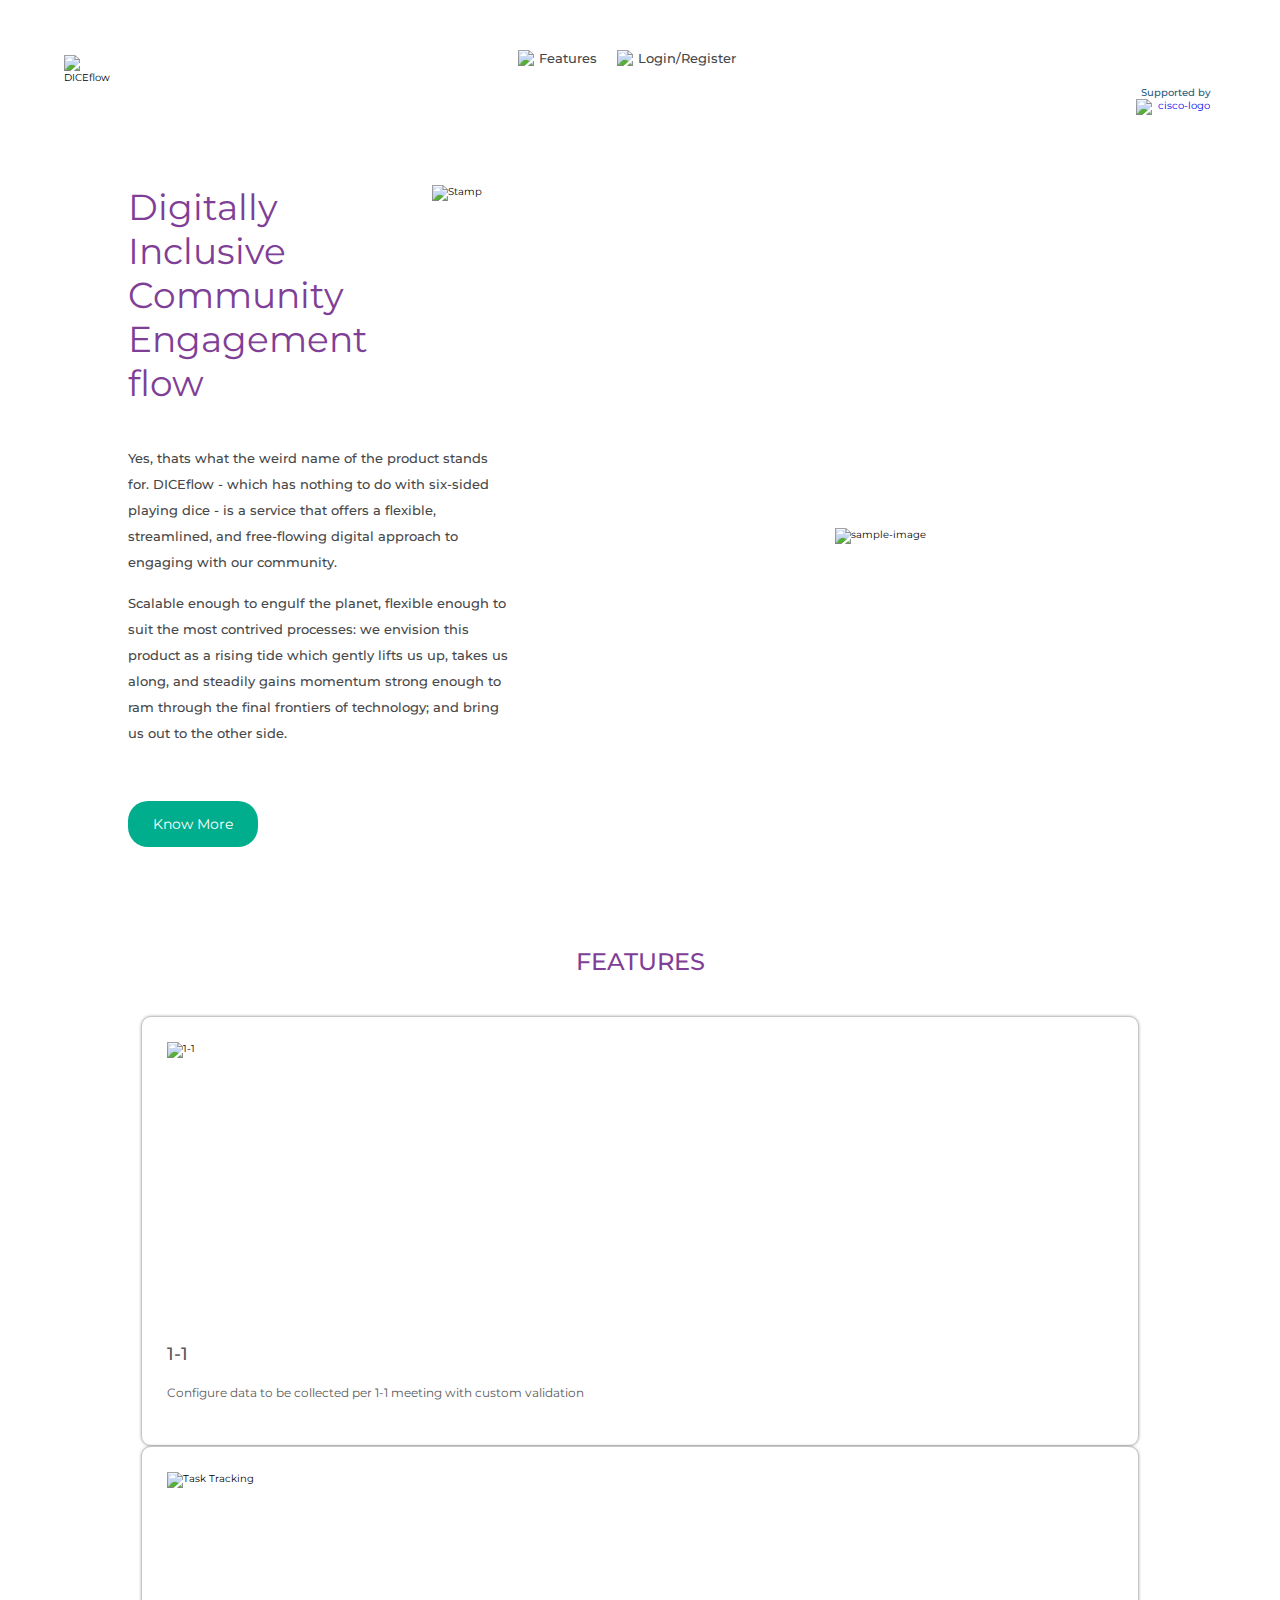
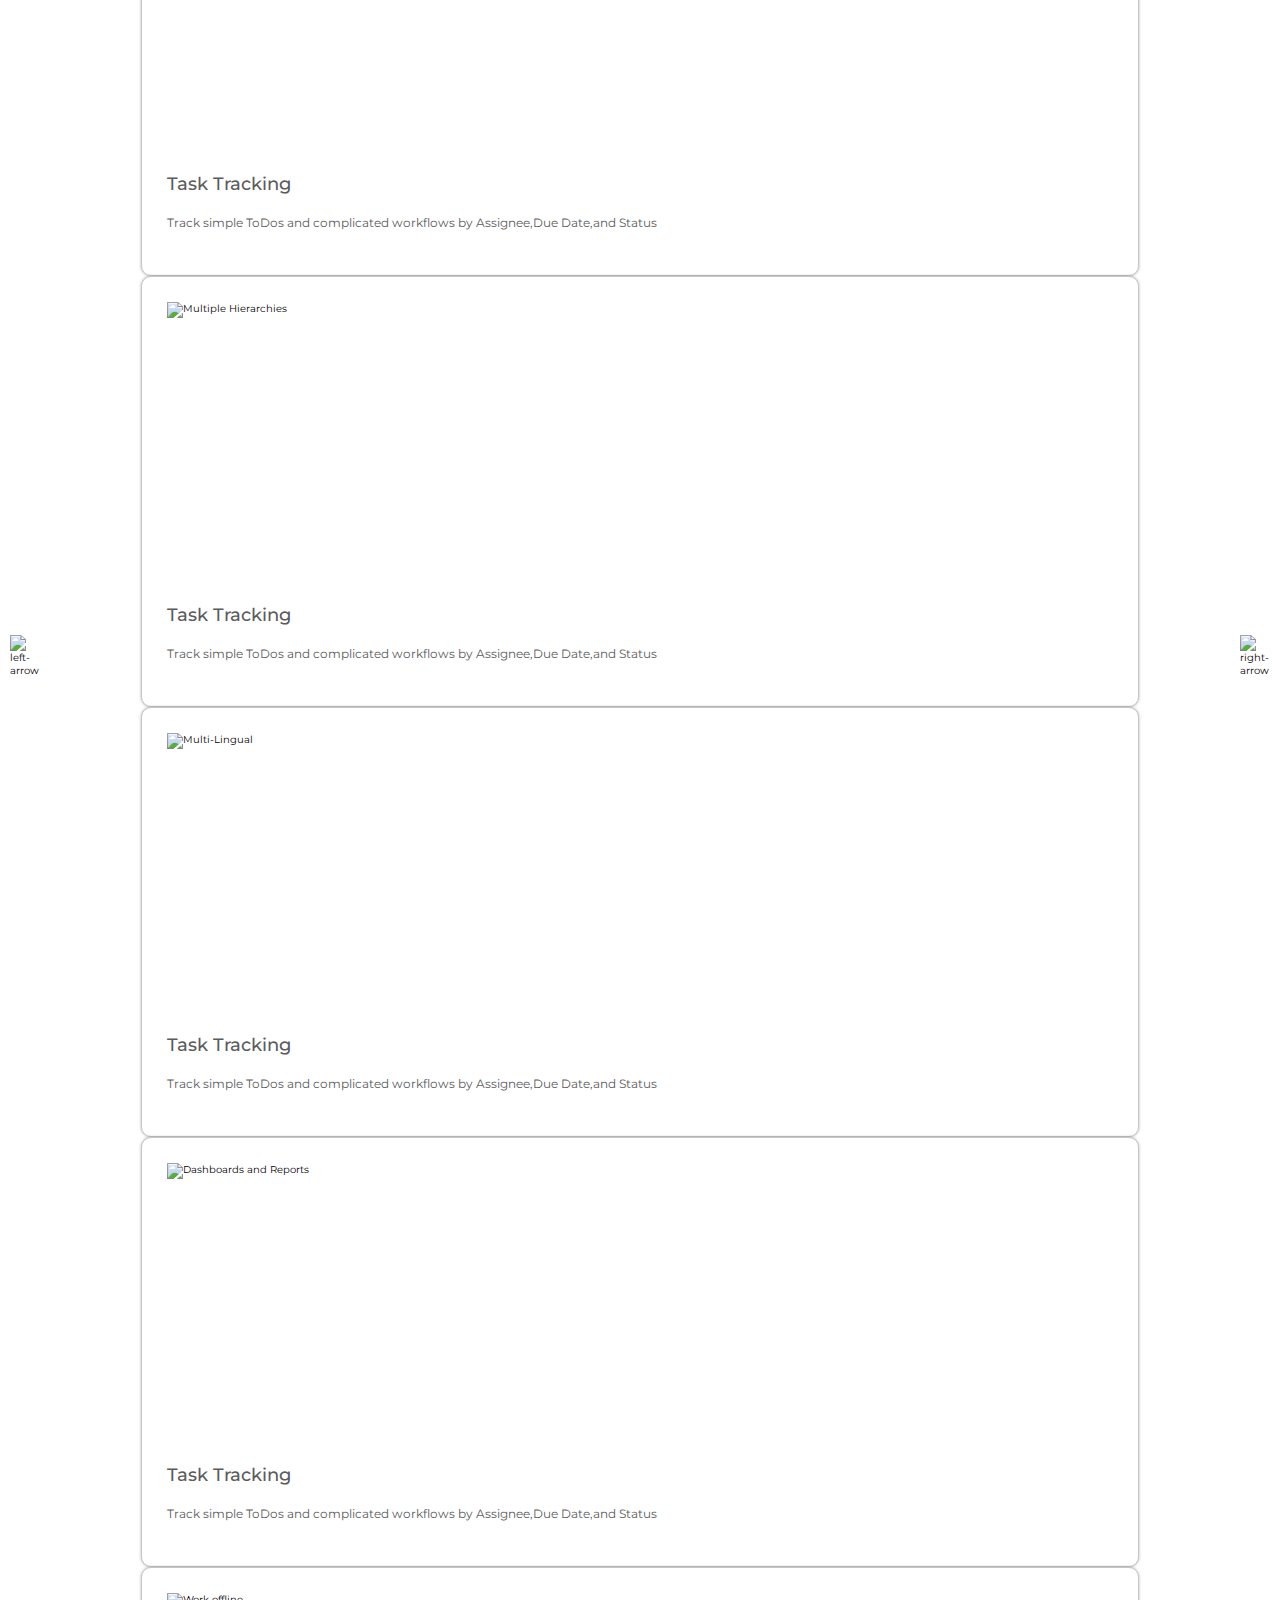
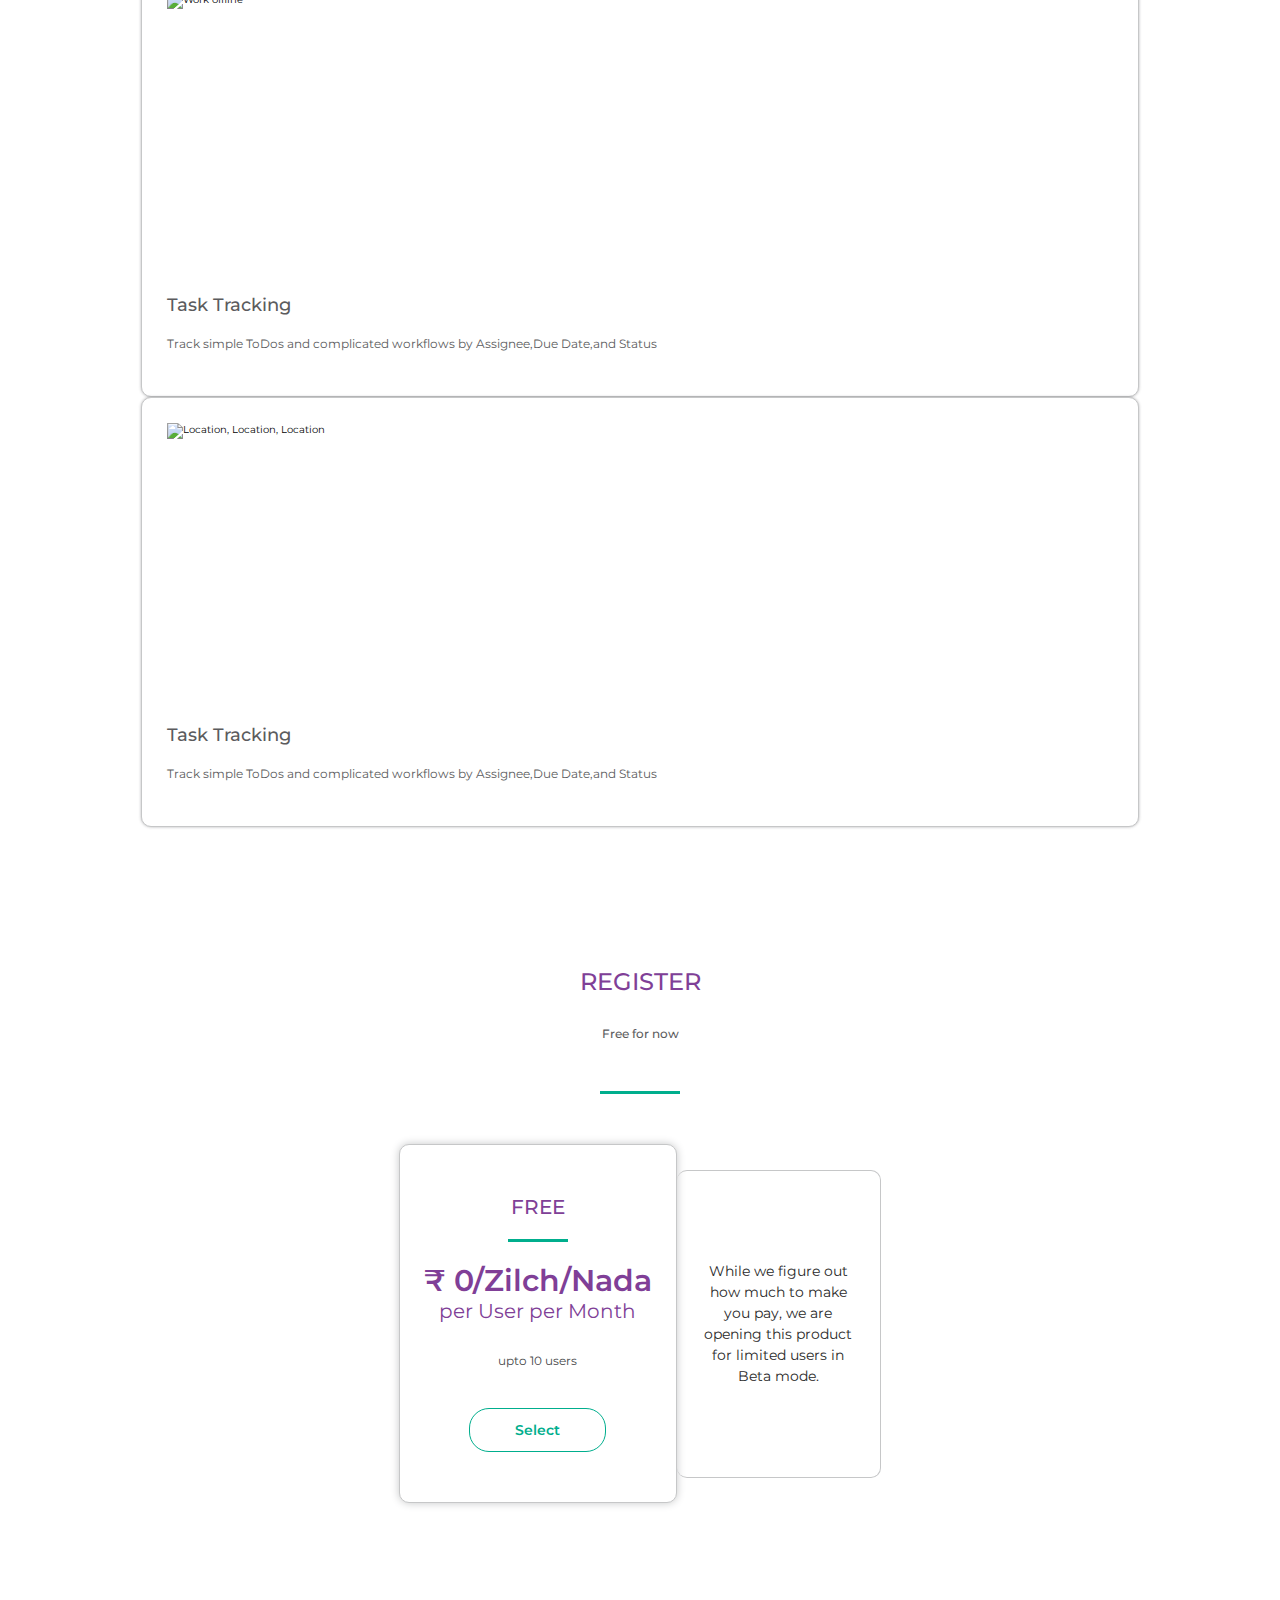
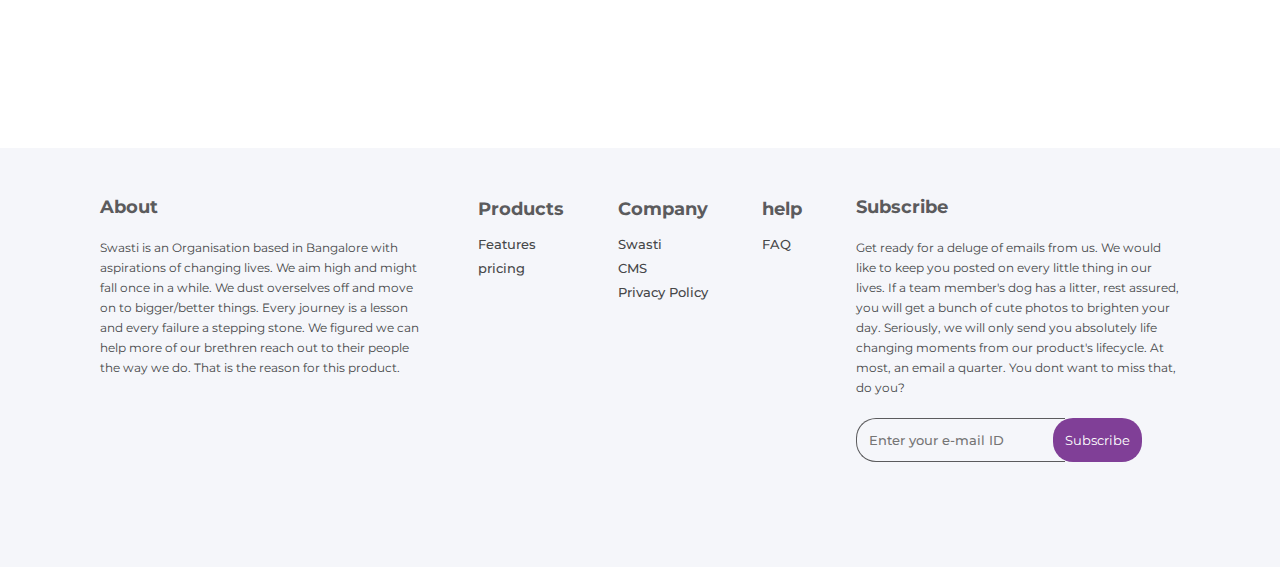
==== commit 0a1f68fb: "adjested desktop styles" ====
--- a/index.html
+++ b/index.html
@@ -11,12 +11,12 @@
 
     <header>
 
-        <section>
+        <!-- <section> -->
             <img 
             src="https://diceflow.in/home-static/images/diceflow-logo-full.png" 
             alt="DICEflow"
             class="logo">
-        </section>
+        <!-- </section> -->
 
         <nav>
             <a href="#features">
--- a/css/style.css
+++ b/css/style.css
@@ -30,6 +30,12 @@
           align-items: center;
 }
 
+header .logo {
+  height: 6rem;
+  -ms-flex-item-align: end;
+      align-self: flex-end;
+}
+
 header nav {
   display: none;
 }
@@ -47,6 +53,7 @@
     width: 100%;
   }
   header nav a {
+    margin: 0 1rem;
     text-decoration: none;
     color: var(--primary-color);
     font-weight: 500;
@@ -57,24 +64,24 @@
     -webkit-box-align: center;
         -ms-flex-align: center;
             align-items: center;
-    padding: 0 0.5rem;
+    -webkit-box-pack: center;
+        -ms-flex-pack: center;
+            justify-content: center;
   }
   header nav a img {
-    width: 16px;
-    height: 16px;
+    width: 1.6rem;
+    height: 1.6rem;
     -o-object-fit: contain;
        object-fit: contain;
-    margin-right: 5px;
-  }
-}
-
-header .logo {
-  height: 6rem;
+    margin-right: 0.5rem;
+  }
 }
 
 header a {
   text-decoration: none;
   text-align: center;
+  -ms-flex-item-align: end;
+      align-self: flex-end;
   display: block;
 }
 
@@ -83,7 +90,6 @@
   color: #1f5b7b;
   font-size: 1rem;
   font-weight: 500;
-  margin-bottom: -0.5rem;
 }
 
 header a .sponsor {
@@ -132,7 +138,7 @@
   background-position-x: 10vw;
   background-position-y: -20vw;
   padding-bottom: 12rem;
-  margin-top: 4rem;
+  margin-top: 5rem;
 }
 
 @media screen and (min-width: 1023px) {
@@ -148,6 +154,7 @@
             align-items: center;
     -ms-flex-pack: distribute;
         justify-content: space-around;
+    padding-top: 2rem;
   }
 }
 
@@ -178,7 +185,7 @@
 @media screen and (min-width: 1023px) {
   .upfold .upfold-content .stamp {
     position: absolute;
-    top: 2rem;
+    top: 0rem;
     right: -4rem;
     width: 12rem;
     height: 12rem;
@@ -197,6 +204,7 @@
   .upfold .upfold-content h2 {
     width: 80%;
     font-size: 3.6rem;
+    width: 80%;
   }
 }
 
@@ -221,7 +229,7 @@
   color: var(--primary-color);
   line-height: 2;
   font-size: 1.3rem;
-  font-weight: 600;
+  font-weight: 500;
   margin-bottom: 1.5rem;
 }
 
@@ -275,6 +283,7 @@
     background-position: -10vw -5vw;
     background-size: 55vw 55vw;
     position: relative;
+    margin-top: -6rem;
   }
 }
 
@@ -438,8 +447,8 @@
   margin: 0 auto;
   border: 0.1rem solid #c6c7c8;
   border-radius: 1rem;
-  -webkit-box-shadow: 0rem 0rem 8rem #c6c7c8;
-          box-shadow: 0rem 0rem 8rem #c6c7c8;
+  -webkit-box-shadow: 0rem 0rem 0.8rem #c6c7c8;
+          box-shadow: 0rem 0rem 0.8rem #c6c7c8;
   position: relative;
   background-color: white;
   padding: 5rem 1rem;
@@ -449,9 +458,13 @@
 
 @media screen and (min-width: 1023px) {
   #register ul li:nth-child(1) {
-    width: calc(25% - 4.5rem);
+    width: calc(28% - 4.5rem);
     padding: 5rem 2rem;
     margin: 0;
+    -webkit-box-shadow: none;
+            box-shadow: none;
+    -webkit-box-shadow: 0rem 0rem 0.8rem #c6c7c8;
+            box-shadow: 0rem 0rem 0.8rem #c6c7c8;
   }
 }
 
@@ -523,11 +536,14 @@
 
 @media screen and (min-width: 1023px) {
   #register ul li:nth-child(2) {
-    width: calc(20% - 4.9rem);
+    width: calc(22% - 4.9rem);
     margin: auto 0;
     padding: 9rem 2rem;
     border-left: none;
     border-radius: 1rem;
+    border-top: 1px solid #c6c7c8;
+    -webkit-box-shadow: none;
+            box-shadow: none;
   }
 }
 
@@ -547,9 +563,9 @@
 @media screen and (min-width: 1023px) {
   footer {
     margin-top: -11.5rem;
-    height: 50vh;
+    height: 40vh;
     padding: 0;
-    width: 100%;
+    background-color: white;
   }
 }
 
@@ -560,19 +576,13 @@
   height: 100%;
   background-repeat: no-repeat;
   background-size: cover;
-  background-position-y: -30px;
+  background-position-y: -3rem;
 }
 
 @media screen and (min-width: 1023px) {
   footer::before {
-    content: "";
-    display: block;
-    width: 100%;
-    height: 100%;
     background-image: url(https://diceflow.in/home-static/images/footer-bg.svg);
-    background-repeat: no-repeat;
-    background-size: cover;
-    background-position-y: -2rem;
+    background-position-y: -10rem;
   }
 }
 
@@ -602,6 +612,9 @@
             justify-content: space-between;
     padding-bottom: 8.5rem;
     padding-top: 3rem;
+    width: 100%;
+    padding-left: 10rem;
+    padding-right: 10rem;
   }
 }
 
@@ -654,6 +667,10 @@
     display: -webkit-box;
     display: -ms-flexbox;
     display: flex;
+    -webkit-box-orient: horizontal;
+    -webkit-box-direction: normal;
+        -ms-flex-direction: row;
+            flex-direction: row;
     -webkit-box-pack: justify;
         -ms-flex-pack: justify;
             justify-content: space-between;
@@ -694,7 +711,6 @@
   footer .footer-content .subscribe {
     width: 30%;
     padding-top: 1.8rem;
-    padding-right: 5rem;
   }
 }
 
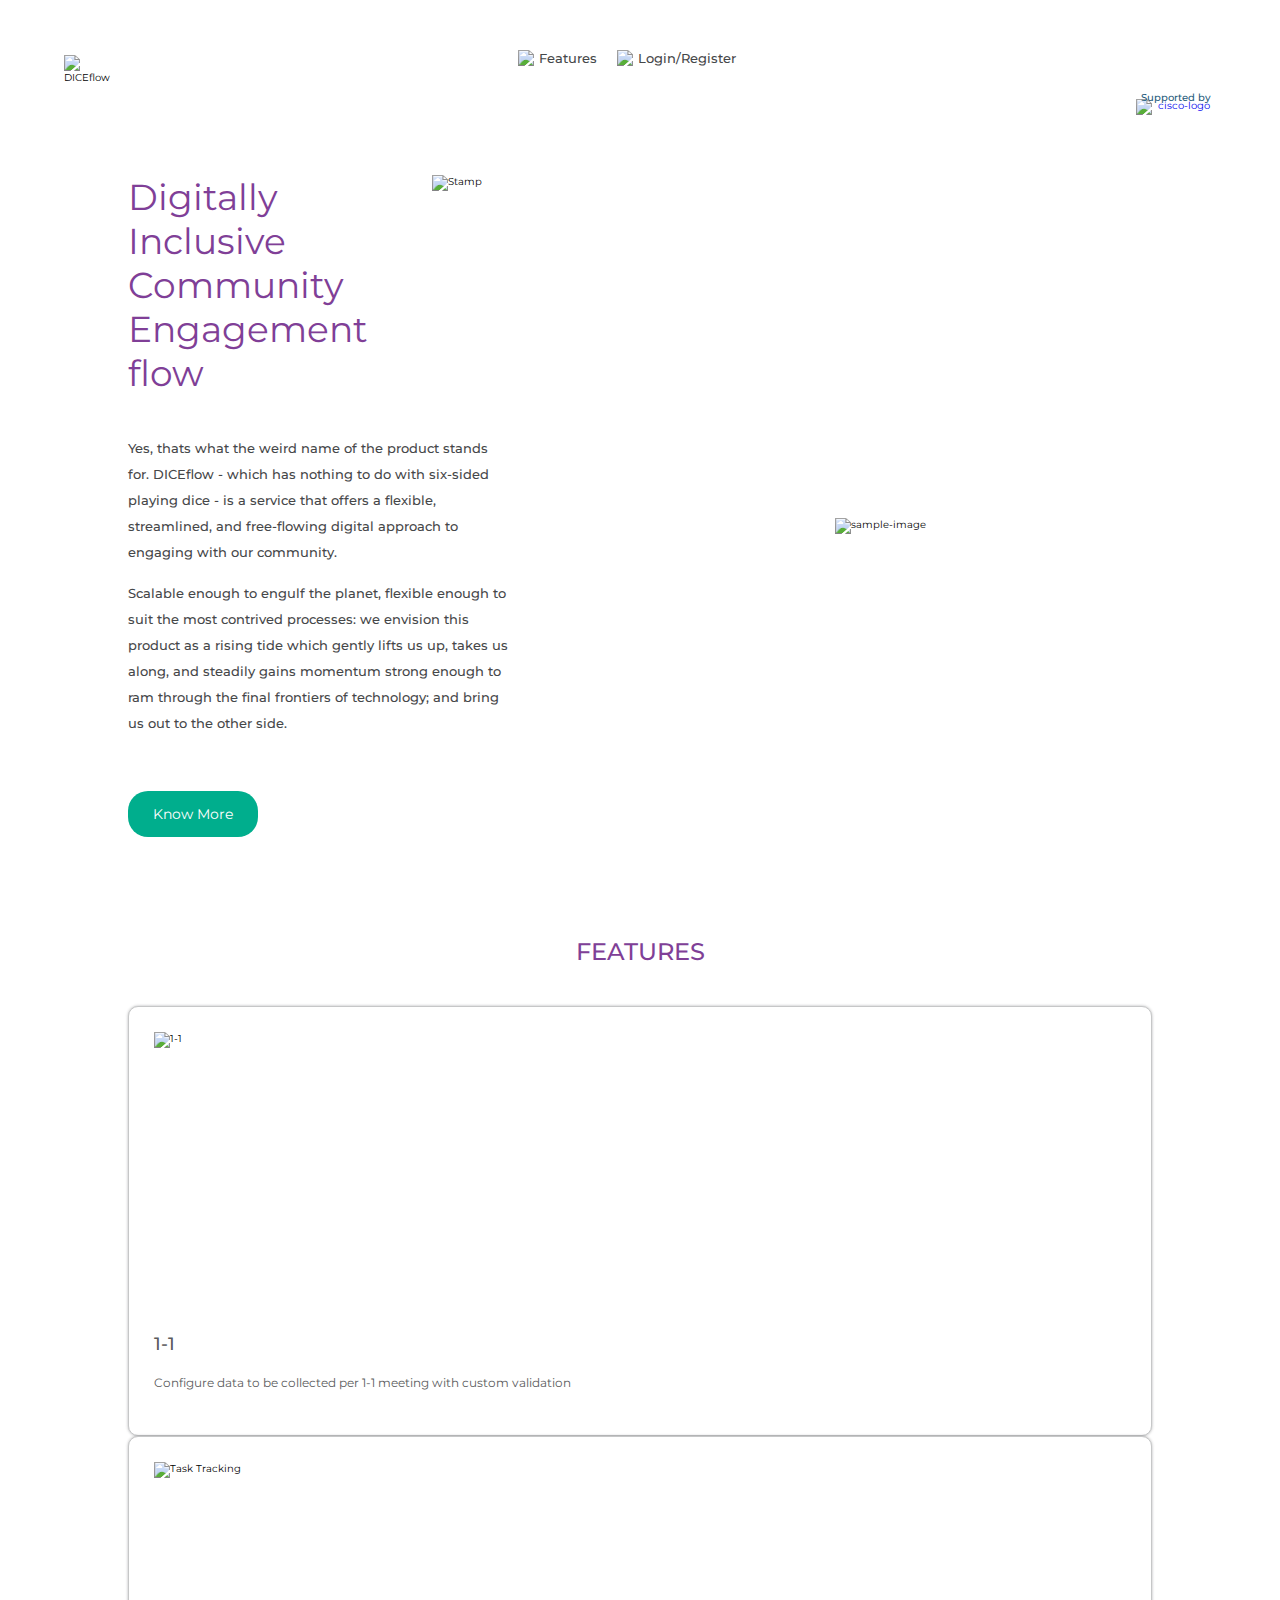
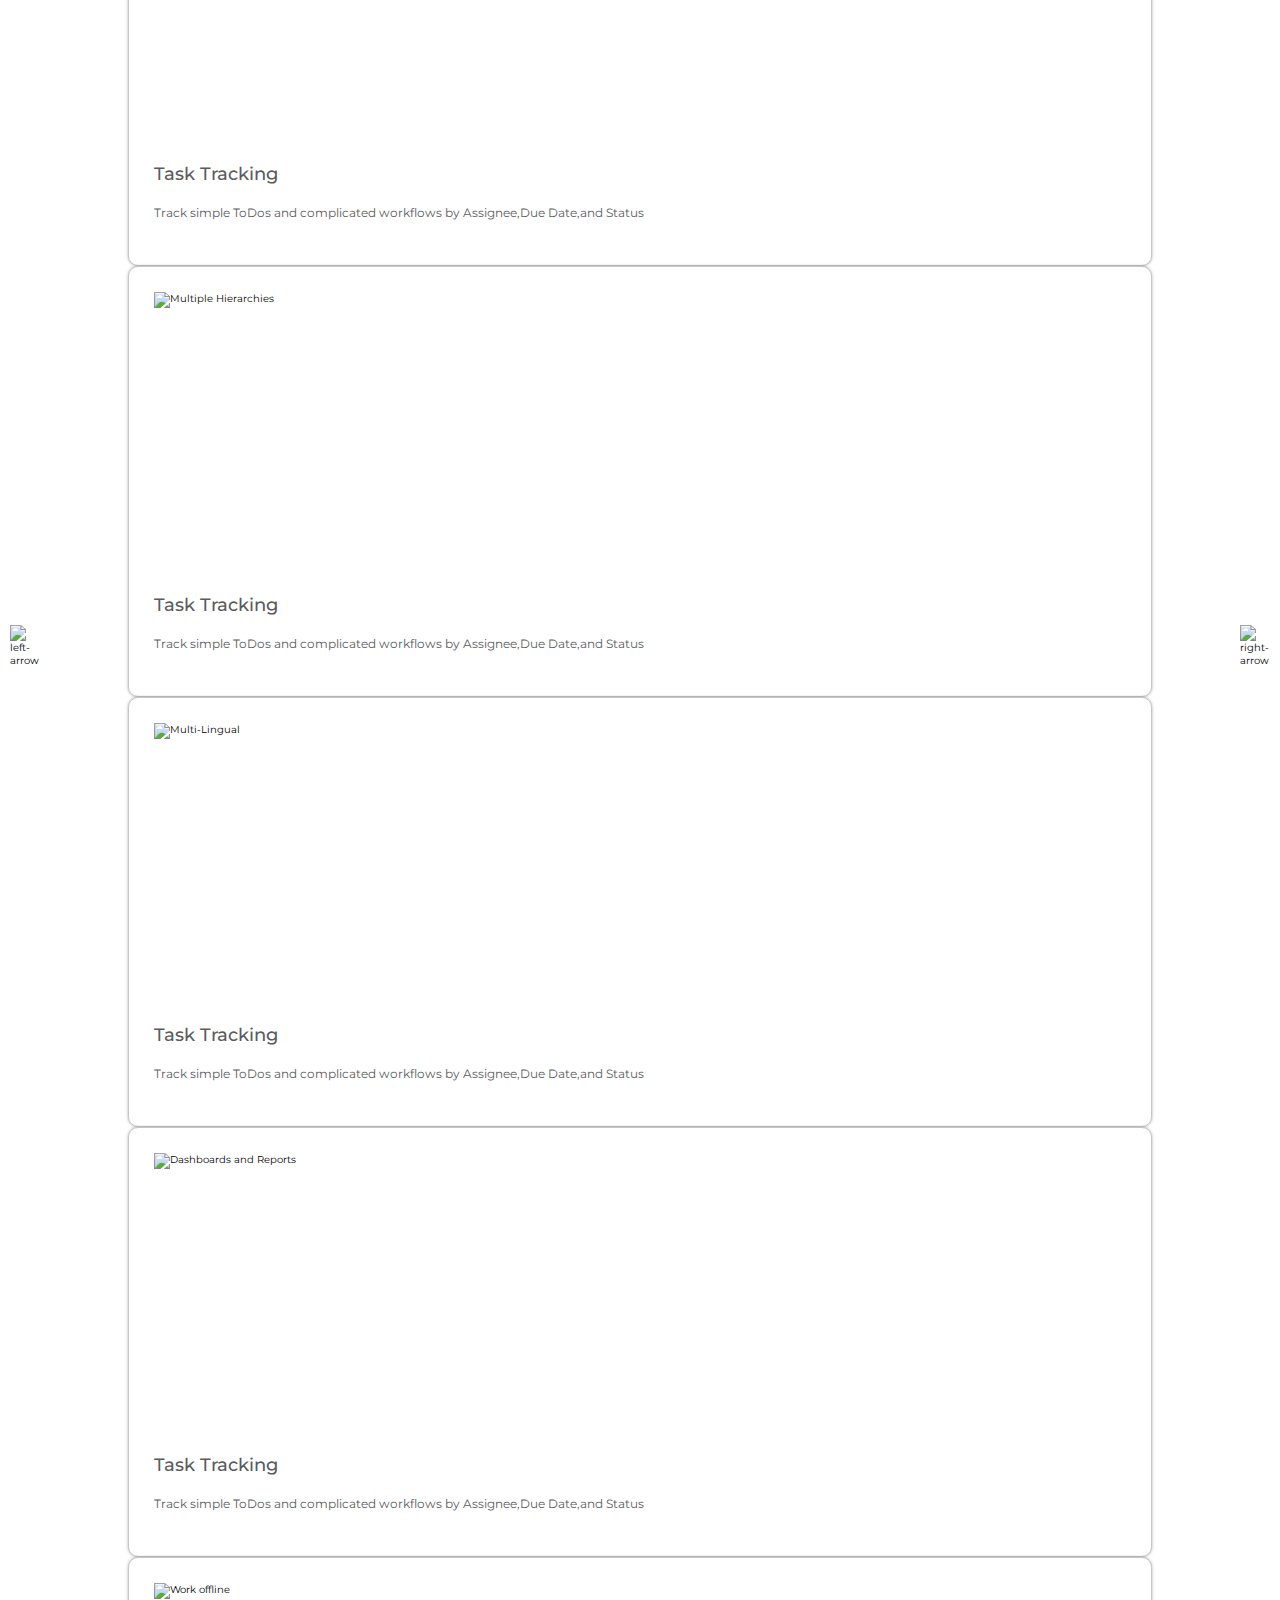
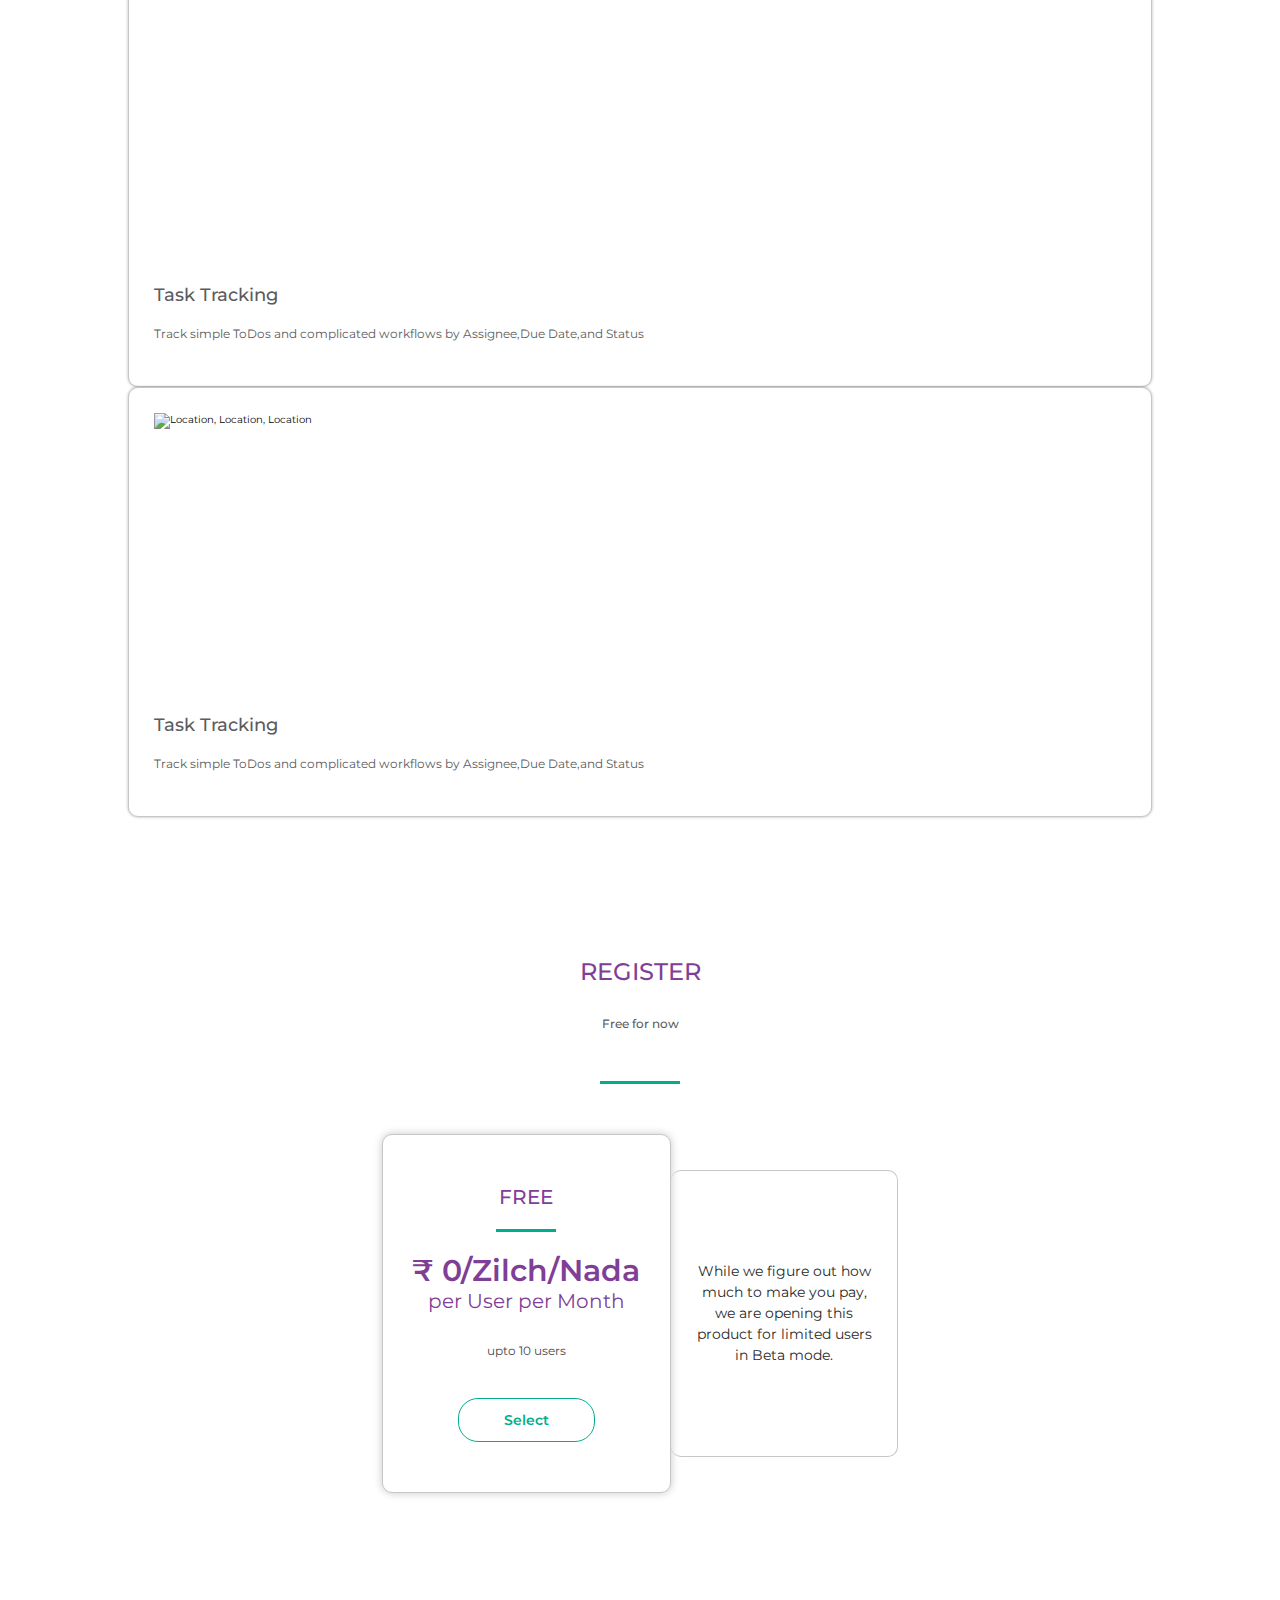
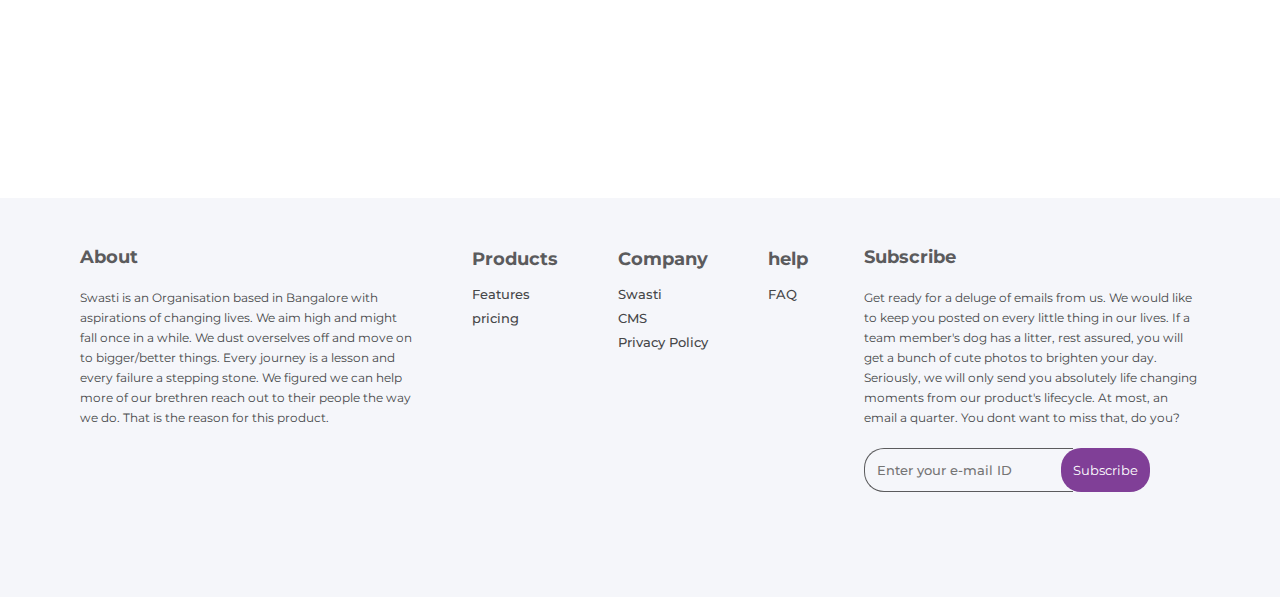
==== commit bbbb2338: "updated header and footer" ====
--- a/index.html
+++ b/index.html
@@ -11,12 +11,10 @@
 
     <header>
 
-        <!-- <section> -->
-            <img 
-            src="https://diceflow.in/home-static/images/diceflow-logo-full.png" 
-            alt="DICEflow"
-            class="logo">
-        <!-- </section> -->
+        <img 
+        src="https://diceflow.in/home-static/images/diceflow-logo-full.png" 
+        alt="DICEflow"
+        class="logo">
 
         <nav>
             <a href="#features">
--- a/css/style.css
+++ b/css/style.css
@@ -92,6 +92,12 @@
   font-weight: 500;
 }
 
+@media screen and (min-width: 1023px) {
+  header a span {
+    margin-bottom: -0.5rem;
+  }
+}
+
 header a .sponsor {
   display: block;
   width: 8rem;
@@ -148,13 +154,14 @@
     display: flex;
     background-size: 85vw 50vw;
     background-position-x: 35vw;
-    background-position-y: 0;
+    background-position-y: 1vw;
     -webkit-box-align: center;
         -ms-flex-align: center;
             align-items: center;
     -ms-flex-pack: distribute;
         justify-content: space-around;
-    padding-top: 2rem;
+    padding-top: 1rem;
+    margin: 0rem;
   }
 }
 
@@ -169,7 +176,10 @@
     -ms-flex-preferred-size: 30%;
         flex-basis: 30%;
     position: relative;
-    margin: 0;
+    margin-top: 5rem;
+    margin-bottom: 0;
+    margin-left: 0;
+    margin-right: 0;
   }
 }
 
@@ -259,6 +269,10 @@
     display: block;
     -ms-flex-preferred-size: 30%;
         flex-basis: 30%;
+    margin-top: 5rem;
+    margin-bottom: 0;
+    margin-left: 0;
+    margin-right: 0;
   }
   .upfold .upfold-image figure img {
     display: block;
@@ -324,6 +338,12 @@
   transition: box-shadow 500ms ease, -webkit-box-shadow 500ms ease;
 }
 
+@media screen and (min-width: 1023px) {
+  #features ul li {
+    width: 100%;
+  }
+}
+
 #features ul li figure {
   display: block;
   -ms-flex-negative: 1;
@@ -342,6 +362,14 @@
   margin: 0 auto;
   -o-object-fit: cover;
      object-fit: cover;
+}
+
+@media screen and (min-width: 1023px) {
+  #features ul li figure img {
+    width: 100%;
+    -o-object-fit: fill;
+       object-fit: fill;
+  }
 }
 
 #features ul li h6 {
@@ -458,7 +486,7 @@
 
 @media screen and (min-width: 1023px) {
   #register ul li:nth-child(1) {
-    width: calc(28% - 4.5rem);
+    width: calc(29% - 4.5rem);
     padding: 5rem 2rem;
     margin: 0;
     -webkit-box-shadow: none;
@@ -536,7 +564,7 @@
 
 @media screen and (min-width: 1023px) {
   #register ul li:nth-child(2) {
-    width: calc(22% - 4.9rem);
+    width: calc(24% - 4.9rem);
     margin: auto 0;
     padding: 9rem 2rem;
     border-left: none;
@@ -582,6 +610,7 @@
 @media screen and (min-width: 1023px) {
   footer::before {
     background-image: url(https://diceflow.in/home-static/images/footer-bg.svg);
+    margin-top: 6rem;
     background-position-y: -10rem;
   }
 }
@@ -613,8 +642,8 @@
     padding-bottom: 8.5rem;
     padding-top: 3rem;
     width: 100%;
-    padding-left: 10rem;
-    padding-right: 10rem;
+    padding-left: 8rem;
+    padding-right: 8rem;
   }
 }
 
